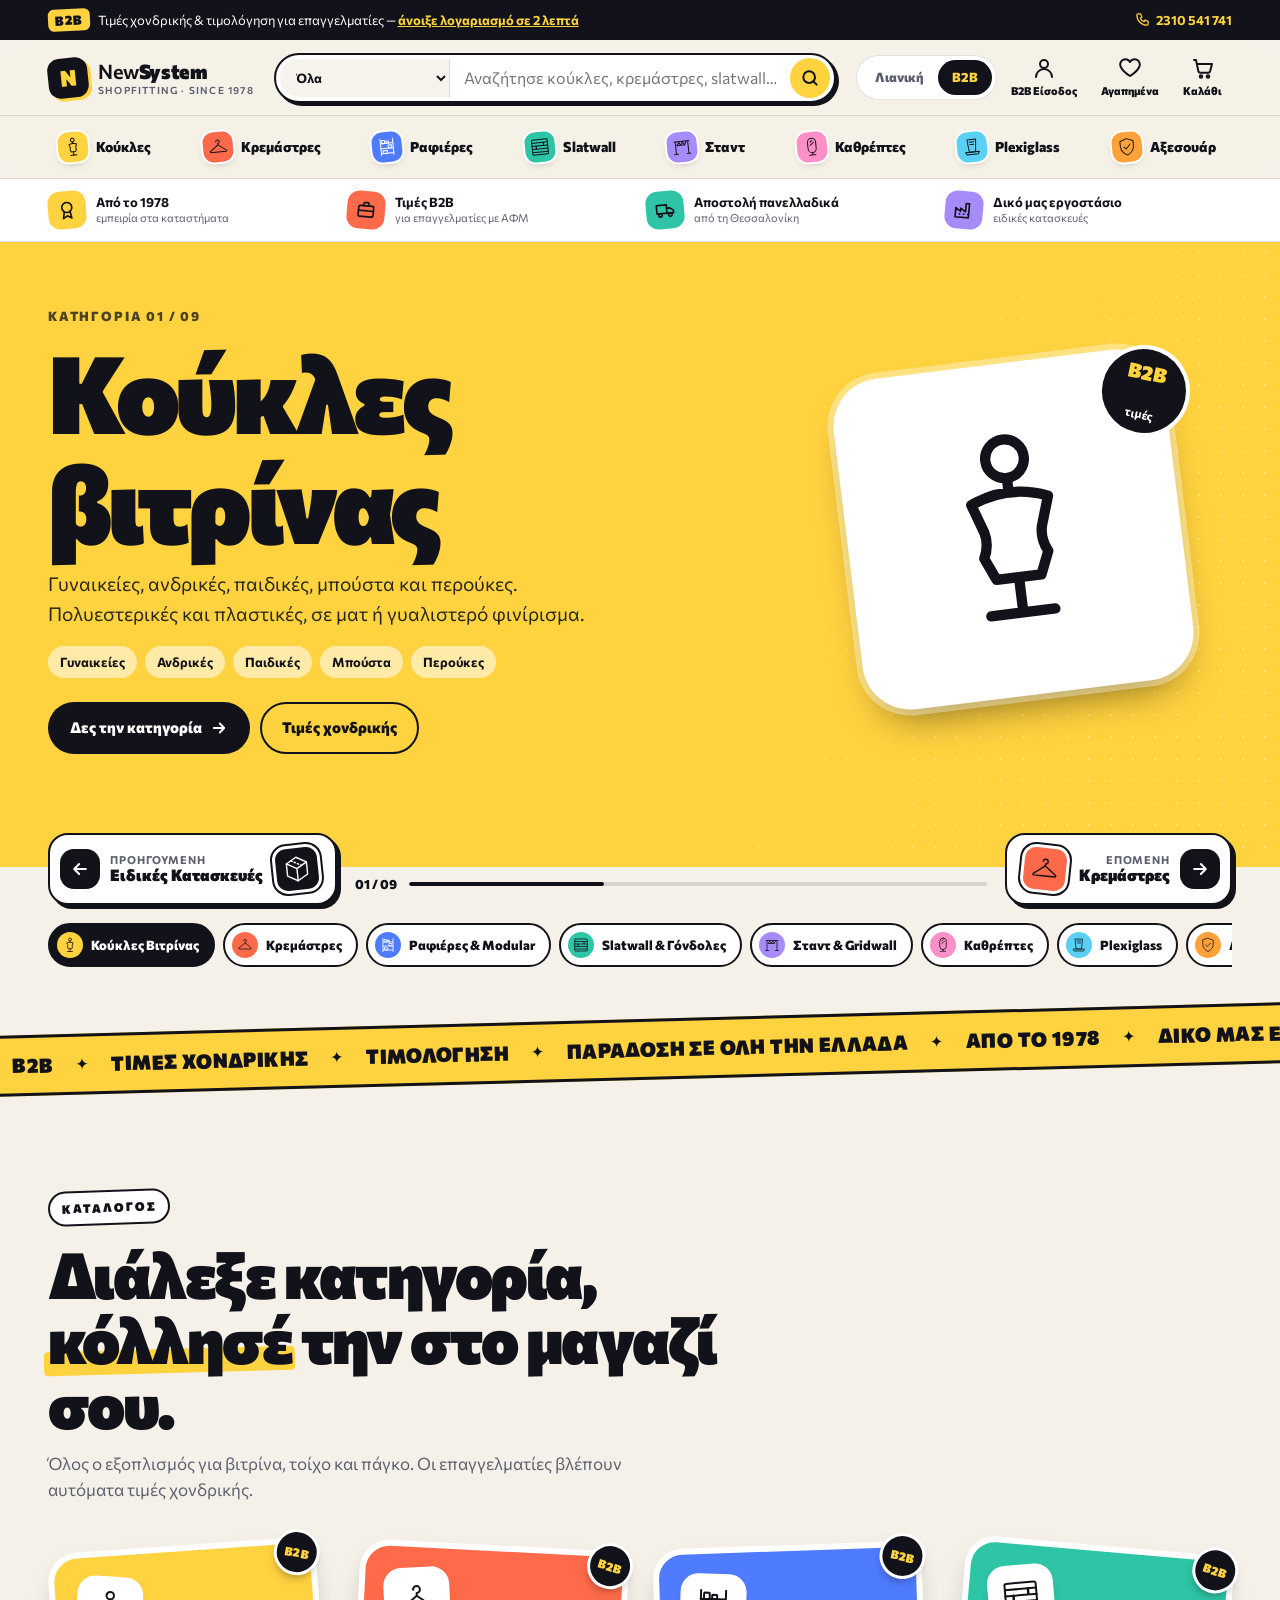
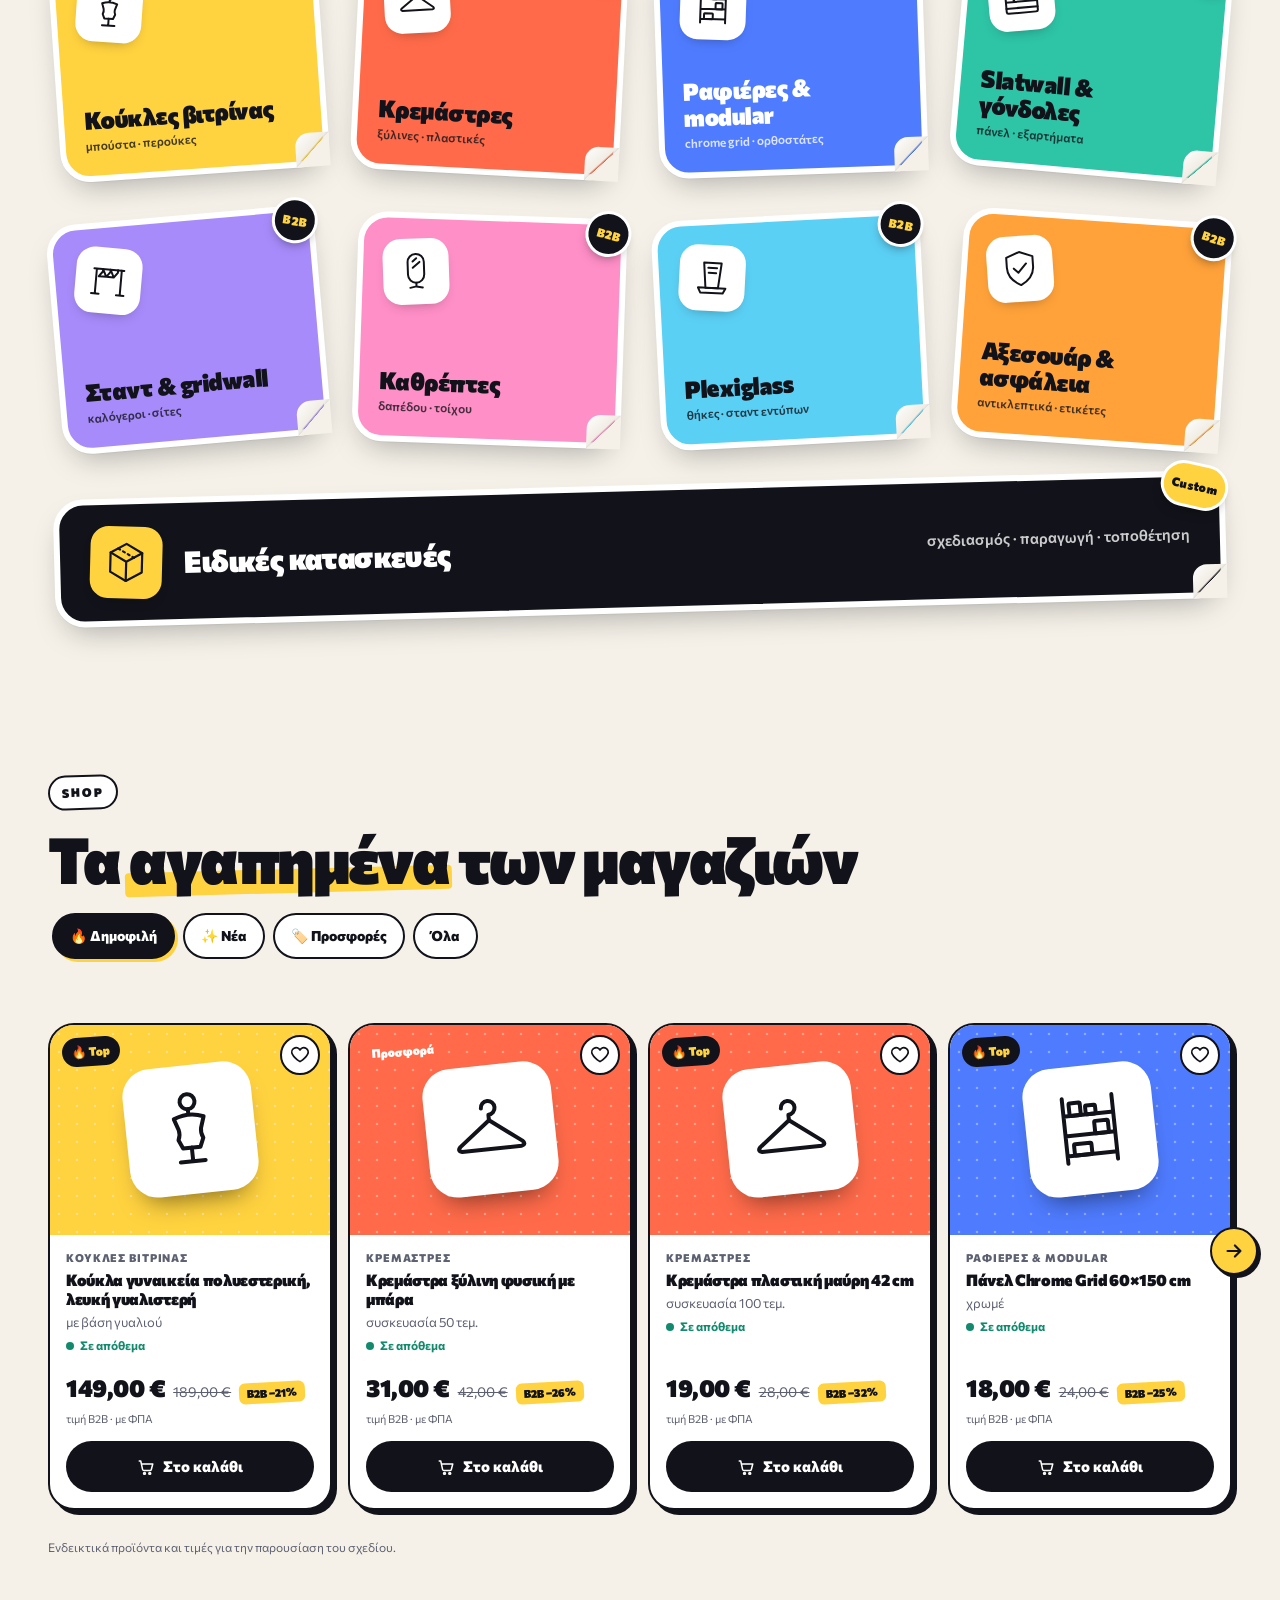
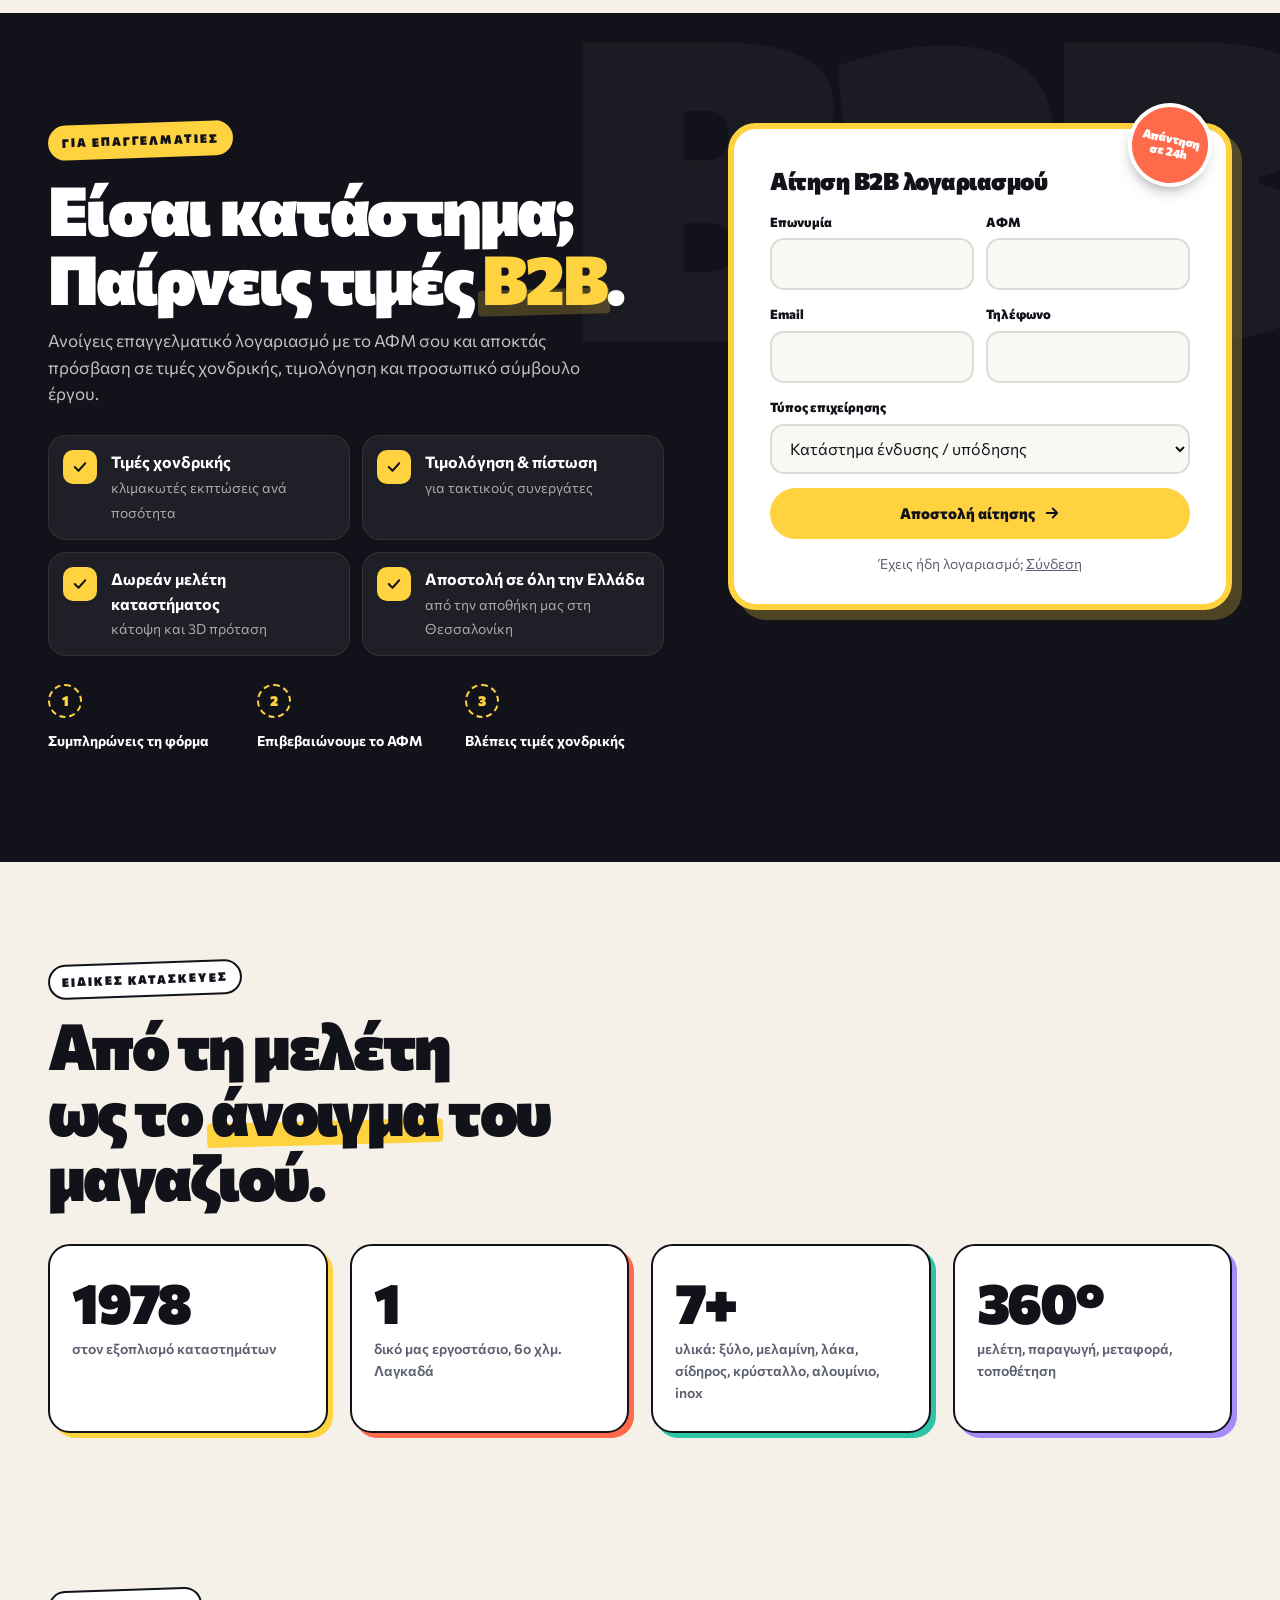
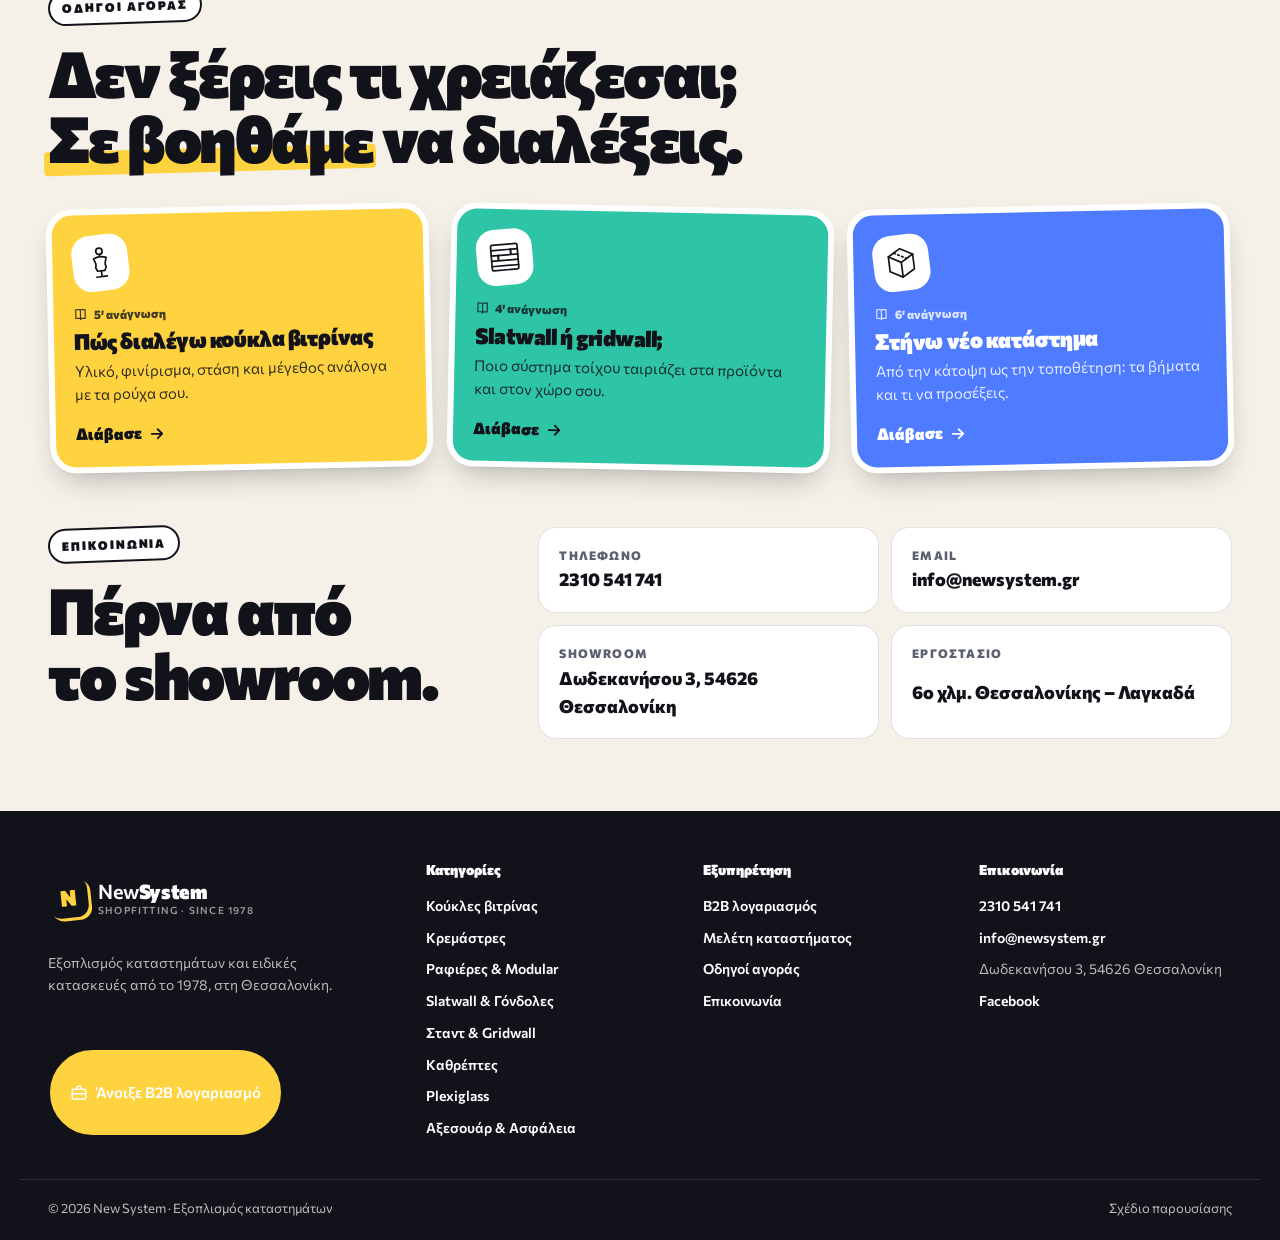
==== newsystem-v3/index.html @ 41ca5e14 "Add v3 of the New System homepage: v1 style with e-shop structure Keeps the bright sticker style and" ====
<!doctype html>
<html lang="el">
<head>
  <meta charset="utf-8">
  <meta name="viewport" content="width=device-width, initial-scale=1, viewport-fit=cover">
  <title>New System · Shop εξοπλισμού καταστημάτων</title>
  <meta name="description" content="New System — εξοπλισμός καταστημάτων από το 1978. Κούκλες βιτρίνας, κρεμάστρες, ραφιέρες, slatwall, σταντ και ειδικές κατασκευές. Τιμές χονδρικής για επαγγελματίες (B2B).">
  <meta name="theme-color" content="#12131a">
  <link rel="preconnect" href="https://fonts.googleapis.com">
  <link rel="preconnect" href="https://fonts.gstatic.com" crossorigin>
  <link href="https://fonts.googleapis.com/css2?family=Commissioner:wght@400;500;600;700;800;900&display=swap" rel="stylesheet">
  <link rel="stylesheet" href="styles.css">
  <script>document.documentElement.classList.add('js')</script>
</head>
<body>

<!-- Εικονίδια κατηγοριών (sprite) -->
<svg width="0" height="0" style="position:absolute" aria-hidden="true">
  <defs>
    <symbol id="i-mannequin" viewBox="0 0 64 64"><g fill="none" stroke="currentColor" stroke-width="3.2" stroke-linecap="round" stroke-linejoin="round"><circle cx="32" cy="10" r="6"/><path d="M32 16v4M20 23q12-5 24 0l-3 9q-1 4 1 8l-3 7H25l-3-7q2-4 1-8z"/><path d="M32 47v10M22 58h20"/></g></symbol>
    <symbol id="i-hanger" viewBox="0 0 64 64"><g fill="none" stroke="currentColor" stroke-width="3.2" stroke-linecap="round" stroke-linejoin="round"><path d="M26.5 15a5.5 5.5 0 1 1 5.5 5.5V25"/><path d="M32 25 7 44q-3 3 1 4h48q4-1 1-4z"/></g></symbol>
    <symbol id="i-shelf" viewBox="0 0 64 64"><g fill="none" stroke="currentColor" stroke-width="3.2" stroke-linecap="round" stroke-linejoin="round"><path d="M12 6v52M52 6v52M12 20h40M12 36h40M12 52h40"/><rect x="17" y="10" width="9" height="10" rx="1"/><rect x="30" y="13" width="8" height="7" rx="1"/><rect x="36" y="26" width="11" height="10" rx="1"/><rect x="18" y="43" width="14" height="9" rx="1"/></g></symbol>
    <symbol id="i-slat" viewBox="0 0 64 64"><g fill="none" stroke="currentColor" stroke-width="3.2" stroke-linecap="round" stroke-linejoin="round"><rect x="7" y="8" width="50" height="48" rx="3"/><path d="M7 18h50M7 28h50M7 38h50M7 48h50"/><path d="M20 28v8M44 18v8" stroke-width="4"/></g></symbol>
    <symbol id="i-rail" viewBox="0 0 64 64"><g fill="none" stroke="currentColor" stroke-width="3.2" stroke-linecap="round" stroke-linejoin="round"><path d="M8 14h48M12 14v40M52 14v40M6 54h12M46 54h12"/><path d="M22 14v4l-6 8h12zM34 14v4l-6 8h12zM46 14v4l-6 8"/></g></symbol>
    <symbol id="i-mirror" viewBox="0 0 64 64"><g fill="none" stroke="currentColor" stroke-width="3.2" stroke-linecap="round" stroke-linejoin="round"><rect x="19" y="4" width="26" height="46" rx="13"/><path d="M27 16l6-5M27 26l11-9"/><path d="M32 50v6M22 58l10-2 10 2"/></g></symbol>
    <symbol id="i-plexi" viewBox="0 0 64 64"><g fill="none" stroke="currentColor" stroke-width="3.2" stroke-linecap="round" stroke-linejoin="round"><path d="M18 8h28l-4 40H22z"/><path d="M10 48h44l-4 8H14z"/><path d="M25 16h14M26 24h12"/></g></symbol>
    <symbol id="i-shield" viewBox="0 0 64 64"><g fill="none" stroke="currentColor" stroke-width="3.2" stroke-linecap="round" stroke-linejoin="round"><path d="M32 5 53 13v16c0 14-9 23-21 29C20 52 11 43 11 29V13z"/><path d="m22 31 7 7 13-14"/></g></symbol>
    <symbol id="i-cube" viewBox="0 0 64 64"><g fill="none" stroke="currentColor" stroke-width="3.2" stroke-linecap="round" stroke-linejoin="round"><path d="M32 5 55 18v28L32 59 9 46V18z"/><path d="m9 18 23 13 23-13M32 31v28"/><path d="M20 12l23 13" stroke-dasharray="3 5"/></g></symbol>
    <symbol id="i-arrow" viewBox="0 0 24 24"><path fill="none" stroke="currentColor" stroke-width="2.4" stroke-linecap="round" stroke-linejoin="round" d="M5 12h14M13 6l6 6-6 6"/></symbol>
    <symbol id="i-phone" viewBox="0 0 24 24"><path fill="none" stroke="currentColor" stroke-width="2" stroke-linecap="round" stroke-linejoin="round" d="M5 3h4l2 5-2.5 1.5a11 11 0 0 0 6 6L16 13l5 2v4a2 2 0 0 1-2 2A16 16 0 0 1 3 5a2 2 0 0 1 2-2"/></symbol>
    <symbol id="i-grid" viewBox="0 0 24 24"><g fill="none" stroke="currentColor" stroke-width="2" stroke-linejoin="round"><rect x="3" y="3" width="7" height="7" rx="2"/><rect x="14" y="3" width="7" height="7" rx="2"/><rect x="3" y="14" width="7" height="7" rx="2"/><rect x="14" y="14" width="7" height="7" rx="2"/></g></symbol>
    <symbol id="i-briefcase" viewBox="0 0 24 24"><g fill="none" stroke="currentColor" stroke-width="2" stroke-linecap="round" stroke-linejoin="round"><rect x="3" y="7" width="18" height="13" rx="2"/><path d="M9 7V5a2 2 0 0 1 2-2h2a2 2 0 0 1 2 2v2M3 13h18"/></g></symbol>
    <symbol id="i-check" viewBox="0 0 24 24"><path fill="none" stroke="currentColor" stroke-width="2.6" stroke-linecap="round" stroke-linejoin="round" d="m5 12 5 5 9-10"/></symbol>
    <symbol id="i-search" viewBox="0 0 24 24"><g fill="none" stroke="currentColor" stroke-width="2.4" stroke-linecap="round"><circle cx="11" cy="11" r="7"/><path d="m20 20-4-4"/></g></symbol>
    <symbol id="i-cart" viewBox="0 0 24 24"><g fill="none" stroke="currentColor" stroke-width="2" stroke-linecap="round" stroke-linejoin="round"><path d="M3 4h2l2.4 11.2a2 2 0 0 0 2 1.6h7.7a2 2 0 0 0 2-1.5L21 8H6.2"/><circle cx="10" cy="20.5" r="1.3"/><circle cx="17" cy="20.5" r="1.3"/></g></symbol>
    <symbol id="i-heart" viewBox="0 0 24 24"><path fill="none" stroke="currentColor" stroke-width="2" stroke-linejoin="round" d="M12 20s-7-4.4-9.2-9A5 5 0 0 1 12 6a5 5 0 0 1 9.2 5c-2.2 4.6-9.2 9-9.2 9z"/></symbol>
    <symbol id="i-user" viewBox="0 0 24 24"><g fill="none" stroke="currentColor" stroke-width="2" stroke-linecap="round"><circle cx="12" cy="8" r="4"/><path d="M4 21a8 8 0 0 1 16 0"/></g></symbol>
    <symbol id="i-truck" viewBox="0 0 24 24"><g fill="none" stroke="currentColor" stroke-width="2" stroke-linecap="round" stroke-linejoin="round"><path d="M2 6h12v10H2zM14 10h4l4 3v3h-8"/><circle cx="6" cy="18" r="2"/><circle cx="18" cy="18" r="2"/></g></symbol>
    <symbol id="i-factory" viewBox="0 0 24 24"><g fill="none" stroke="currentColor" stroke-width="2" stroke-linejoin="round"><path d="M2 21V10l6 4V10l6 4V4h4v17z"/><path d="M6 17h2M11 17h2M16 17h2"/></g></symbol>
    <symbol id="i-badge" viewBox="0 0 24 24"><g fill="none" stroke="currentColor" stroke-width="2" stroke-linecap="round" stroke-linejoin="round"><circle cx="12" cy="9" r="6"/><path d="m8.5 14-1.5 8 5-3 5 3-1.5-8"/></g></symbol>
    <symbol id="i-close" viewBox="0 0 24 24"><path fill="none" stroke="currentColor" stroke-width="2.4" stroke-linecap="round" d="M6 6l12 12M18 6 6 18"/></symbol>
    <symbol id="i-plus" viewBox="0 0 24 24"><path fill="none" stroke="currentColor" stroke-width="2.4" stroke-linecap="round" d="M12 5v14M5 12h14"/></symbol>
    <symbol id="i-minus" viewBox="0 0 24 24"><path fill="none" stroke="currentColor" stroke-width="2.4" stroke-linecap="round" d="M5 12h14"/></symbol>
    <symbol id="i-book" viewBox="0 0 24 24"><g fill="none" stroke="currentColor" stroke-width="2" stroke-linejoin="round"><path d="M4 4h6a3 3 0 0 1 2 1 3 3 0 0 1 2-1h6v15h-6a2 2 0 0 0-2 2 2 2 0 0 0-2-2H4z"/><path d="M12 5v16"/></g></symbol>
  </defs>
</svg>

<a class="skip" href="#main">Μετάβαση στο περιεχόμενο</a>

<!-- B2B μπάρα ανακοίνωσης -->
<div class="topbar">
  <div class="wrap topbar__inner">
    <p><strong class="b2b-tag">B2B</strong> Τιμές χονδρικής &amp; τιμολόγηση για επαγγελματίες — <a href="#b2b">άνοιξε λογαριασμό σε 2 λεπτά</a></p>
    <a class="topbar__phone" href="tel:+302310541741"><svg><use href="#i-phone"/></svg> 2310 541 741</a>
  </div>
</div>

<header class="header" id="top">
  <div class="wrap header__inner">
    <a class="logo" href="#top" aria-label="New System — αρχική">
      <span class="logo__mark">N</span>
      <span class="logo__text"><span>New<b>System</b></span><small>shopfitting · since 1978</small></span>
    </a>

    <form class="search" id="search" role="search" autocomplete="off">
      <label class="visually-hidden" for="q">Αναζήτηση προϊόντων</label>
      <select class="search__cat" id="qcat" aria-label="Κατηγορία αναζήτησης"><option value="">Όλα</option></select>
      <input class="search__input" id="q" type="search" placeholder="Αναζήτησε κούκλες, κρεμάστρες, slatwall…" aria-autocomplete="list" aria-controls="suggest" aria-expanded="false">
      <button class="search__btn" type="submit" aria-label="Αναζήτηση"><svg><use href="#i-search"/></svg></button>
      <ul class="suggest" id="suggest" role="listbox" hidden></ul>
    </form>

    <div class="header__actions">
      <div class="segmented" role="group" aria-label="Τιμές για">
        <button type="button" class="segmented__btn" data-mode="b2c" aria-pressed="false">Λιανική</button>
        <button type="button" class="segmented__btn" data-mode="b2b" aria-pressed="true">B2B</button>
      </div>
      <a class="hicon hicon--b2b" href="#b2b"><svg><use href="#i-user"/></svg><span>B2B Είσοδος</span></a>
      <button class="hicon" type="button" id="wishBtn" aria-label="Αγαπημένα"><svg><use href="#i-heart"/></svg><span>Αγαπημένα</span><b class="count" id="wishCount" hidden>0</b></button>
      <button class="hicon hicon--cart" type="button" id="cartBtn" aria-label="Καλάθι" aria-controls="cart"><svg><use href="#i-cart"/></svg><span>Καλάθι</span><b class="count" id="cartCount" hidden>0</b></button>
    </div>
  </div>

  <!-- Μπάρα κατηγοριών με mega menu (τύπου e-shop) -->
  <nav class="catbar" aria-label="Κατηγορίες προϊόντων">
    <div class="wrap catbar__inner">
      <ul class="catbar__list" id="catbar"></ul>
    </div>
    <div class="mega" id="mega" hidden>
      <div class="wrap mega__inner"></div>
    </div>
  </nav>
</header>

<!-- Μπάρα εμπιστοσύνης -->
<div class="trust">
  <ul class="wrap trust__list">
    <li style="--c:#ffd23f"><span><svg><use href="#i-badge"/></svg></span><div><b>Από το 1978</b><small>εμπειρία στα καταστήματα</small></div></li>
    <li style="--c:#ff6b4a"><span><svg><use href="#i-briefcase"/></svg></span><div><b>Τιμές B2B</b><small>για επαγγελματίες με ΑΦΜ</small></div></li>
    <li style="--c:#2ec4a6"><span><svg><use href="#i-truck"/></svg></span><div><b>Αποστολή πανελλαδικά</b><small>από τη Θεσσαλονίκη</small></div></li>
    <li style="--c:#a78bfa"><span><svg><use href="#i-factory"/></svg></span><div><b>Δικό μας εργοστάσιο</b><small>ειδικές κατασκευές</small></div></li>
  </ul>
</div>

<main id="main">

  <!-- ===== HERO SLIDER: κάθε slide = μία κατηγορία, τα βελάκια οδηγούν στην επόμενη/προηγούμενη ===== -->
  <section class="hero" aria-roledescription="carousel" aria-label="Κατηγορίες προϊόντων">
    <div class="hero__viewport">
      <div class="hero__track">

        <article class="slide" data-name="Κούκλες Βιτρίνας" data-icon="i-mannequin" style="--c:#ffd23f">
          <div class="wrap slide__inner">
            <div class="slide__copy">
              <p class="slide__kicker">Κατηγορία <span class="slide__num"></span></p>
              <h1 class="slide__title">Κούκλες<br>βιτρίνας</h1>
              <p class="slide__text">Γυναικείες, ανδρικές, παιδικές, μπούστα και περούκες. Πολυεστερικές και πλαστικές, σε ματ ή γυαλιστερό φινίρισμα.</p>
              <ul class="chips"><li>Γυναικείες</li><li>Ανδρικές</li><li>Παιδικές</li><li>Μπούστα</li><li>Περούκες</li></ul>
              <div class="slide__cta">
                <a class="btn btn--ink" href="#katigories">Δες την κατηγορία <svg><use href="#i-arrow"/></svg></a>
                <a class="btn btn--ghost" href="#b2b">Τιμές χονδρικής</a>
              </div>
            </div>
            <div class="slide__art"><div class="bigsticker"><svg><use href="#i-mannequin"/></svg></div><span class="slide__badge">B2B<br><small>τιμές</small></span></div>
          </div>
        </article>

        <article class="slide" data-name="Κρεμάστρες" data-icon="i-hanger" style="--c:#ff6b4a">
          <div class="wrap slide__inner">
            <div class="slide__copy">
              <p class="slide__kicker">Κατηγορία <span class="slide__num"></span></p>
              <h2 class="slide__title">Κρεμάστρες</h2>
              <p class="slide__text">Ξύλινες, πλαστικές και αντικλεπτικές κρεμάστρες σε ποσότητες χονδρικής — με δυνατότητα εκτύπωσης λογότυπου.</p>
              <ul class="chips"><li>Ξύλινες</li><li>Πλαστικές</li><li>Αντικλεπτικές</li><li>Με λογότυπο</li></ul>
              <div class="slide__cta">
                <a class="btn btn--ink" href="#katigories">Δες την κατηγορία <svg><use href="#i-arrow"/></svg></a>
                <a class="btn btn--ghost" href="#b2b">Τιμές χονδρικής</a>
              </div>
            </div>
            <div class="slide__art"><div class="bigsticker"><svg><use href="#i-hanger"/></svg></div><span class="slide__badge">−30%<br><small>χονδρική</small></span></div>
          </div>
        </article>

        <article class="slide slide--dark" data-name="Ραφιέρες & Modular" data-icon="i-shelf" style="--c:#4f7cff">
          <div class="wrap slide__inner">
            <div class="slide__copy">
              <p class="slide__kicker">Κατηγορία <span class="slide__num"></span></p>
              <h2 class="slide__title">Ραφιέρες<br>&amp; modular</h2>
              <p class="slide__text">Συστήματα ραφιών, χρωμέ ορθοστάτες, μπάρες, βραχίονες και Chrome Grid για κάθε τοίχο και κάθε προϊόν.</p>
              <ul class="chips"><li>Modular</li><li>Chrome Grid</li><li>Ορθοστάτες</li><li>Βραχίονες</li></ul>
              <div class="slide__cta">
                <a class="btn btn--light" href="#katigories">Δες την κατηγορία <svg><use href="#i-arrow"/></svg></a>
                <a class="btn btn--ghost" href="#b2b">Τιμές χονδρικής</a>
              </div>
            </div>
            <div class="slide__art"><div class="bigsticker"><svg><use href="#i-shelf"/></svg></div><span class="slide__badge">3D<br><small>μελέτη</small></span></div>
          </div>
        </article>

        <article class="slide" data-name="Slatwall & Γόνδολες" data-icon="i-slat" style="--c:#2ec4a6">
          <div class="wrap slide__inner">
            <div class="slide__copy">
              <p class="slide__kicker">Κατηγορία <span class="slide__num"></span></p>
              <h2 class="slide__title">Slatwall<br>&amp; γόνδολες</h2>
              <p class="slide__text">Πάνελ slatwall, γόνδολες διπλής όψης και όλα τα εξαρτήματα προβολής για σούπερ μάρκετ, καταστήματα και εκθέσεις.</p>
              <ul class="chips"><li>Slat panel</li><li>Γόνδολες</li><li>Γάντζοι</li><li>Ράφια</li></ul>
              <div class="slide__cta">
                <a class="btn btn--ink" href="#katigories">Δες την κατηγορία <svg><use href="#i-arrow"/></svg></a>
                <a class="btn btn--ghost" href="#b2b">Τιμές χονδρικής</a>
              </div>
            </div>
            <div class="slide__art"><div class="bigsticker"><svg><use href="#i-slat"/></svg></div><span class="slide__badge">48h<br><small>αποστολή</small></span></div>
          </div>
        </article>

        <article class="slide" data-name="Σταντ & Gridwall" data-icon="i-rail" style="--c:#a78bfa">
          <div class="wrap slide__inner">
            <div class="slide__copy">
              <p class="slide__kicker">Κατηγορία <span class="slide__num"></span></p>
              <h2 class="slide__title">Σταντ<br>&amp; gridwall</h2>
              <p class="slide__text">Καλόγεροι ρούχων, μεταλλικά σταντ προβολής, πάνελ σίτας gridwall και κινητές λύσεις για pop-up καταστήματα.</p>
              <ul class="chips"><li>Καλόγεροι</li><li>Σταντ</li><li>Gridwall</li><li>Τροχήλατα</li></ul>
              <div class="slide__cta">
                <a class="btn btn--ink" href="#katigories">Δες την κατηγορία <svg><use href="#i-arrow"/></svg></a>
                <a class="btn btn--ghost" href="#b2b">Τιμές χονδρικής</a>
              </div>
            </div>
            <div class="slide__art"><div class="bigsticker"><svg><use href="#i-rail"/></svg></div><span class="slide__badge">NEW<br><small>σειρά</small></span></div>
          </div>
        </article>

        <article class="slide" data-name="Καθρέπτες" data-icon="i-mirror" style="--c:#ff8fc7">
          <div class="wrap slide__inner">
            <div class="slide__copy">
              <p class="slide__kicker">Κατηγορία <span class="slide__num"></span></p>
              <h2 class="slide__title">Καθρέπτες</h2>
              <p class="slide__text">Επιδαπέδιοι, επιτοίχιοι και καθρέπτες δοκιμαστηρίων, σε διαστάσεις και πλαίσια που ταιριάζουν στο ύφος σας.</p>
              <ul class="chips"><li>Επιδαπέδιοι</li><li>Επιτοίχιοι</li><li>Δοκιμαστηρίων</li></ul>
              <div class="slide__cta">
                <a class="btn btn--ink" href="#katigories">Δες την κατηγορία <svg><use href="#i-arrow"/></svg></a>
                <a class="btn btn--ghost" href="#b2b">Τιμές χονδρικής</a>
              </div>
            </div>
            <div class="slide__art"><div class="bigsticker"><svg><use href="#i-mirror"/></svg></div><span class="slide__badge">Custom<br><small>διαστάσεις</small></span></div>
          </div>
        </article>

        <article class="slide" data-name="Plexiglass" data-icon="i-plexi" style="--c:#5bd0f5">
          <div class="wrap slide__inner">
            <div class="slide__copy">
              <p class="slide__kicker">Κατηγορία <span class="slide__num"></span></p>
              <h2 class="slide__title">Plexiglass</h2>
              <p class="slide__text">Θήκες τιμών, σταντ εντύπων, βάσεις προβολής και κατασκευές από plexiglass κομμένες στα μέτρα σας.</p>
              <ul class="chips"><li>Θήκες τιμών</li><li>Σταντ εντύπων</li><li>Βάσεις</li></ul>
              <div class="slide__cta">
                <a class="btn btn--ink" href="#katigories">Δες την κατηγορία <svg><use href="#i-arrow"/></svg></a>
                <a class="btn btn--ghost" href="#b2b">Τιμές χονδρικής</a>
              </div>
            </div>
            <div class="slide__art"><div class="bigsticker"><svg><use href="#i-plexi"/></svg></div><span class="slide__badge">Laser<br><small>κοπή</small></span></div>
          </div>
        </article>

        <article class="slide" data-name="Αξεσουάρ & Ασφάλεια" data-icon="i-shield" style="--c:#ffa23a">
          <div class="wrap slide__inner">
            <div class="slide__copy">
              <p class="slide__kicker">Κατηγορία <span class="slide__num"></span></p>
              <h2 class="slide__title">Αξεσουάρ<br>&amp; ασφάλεια</h2>
              <p class="slide__text">Αντικλεπτικά συστήματα, ετικέτες, βάσεις, γάντζοι και ό,τι μικρό χρειάζεται για να δουλεύει σωστά το κατάστημα.</p>
              <ul class="chips"><li>Αντικλεπτικά</li><li>Ετικέτες</li><li>Γάντζοι</li></ul>
              <div class="slide__cta">
                <a class="btn btn--ink" href="#katigories">Δες την κατηγορία <svg><use href="#i-arrow"/></svg></a>
                <a class="btn btn--ghost" href="#b2b">Τιμές χονδρικής</a>
              </div>
            </div>
            <div class="slide__art"><div class="bigsticker"><svg><use href="#i-shield"/></svg></div><span class="slide__badge">Stock<br><small>άμεσα</small></span></div>
          </div>
        </article>

        <article class="slide slide--dark" data-name="Ειδικές Κατασκευές" data-icon="i-cube" style="--c:#12131a">
          <div class="wrap slide__inner">
            <div class="slide__copy">
              <p class="slide__kicker">Κατηγορία <span class="slide__num"></span></p>
              <h2 class="slide__title">Ειδικές<br>κατασκευές</h2>
              <p class="slide__text">Δικό μας εργοστάσιο στο 6ο χλμ. Λαγκαδά: ξύλο, μελαμίνη, λάκα, σίδηρος, κρύσταλλο, αλουμίνιο και inox — από τη μελέτη ως την τοποθέτηση.</p>
              <ul class="chips"><li>Μελέτη</li><li>Παραγωγή</li><li>Τοποθέτηση</li></ul>
              <div class="slide__cta">
                <a class="btn btn--yellow" href="#kataskeves">Ζήτησε μελέτη <svg><use href="#i-arrow"/></svg></a>
                <a class="btn btn--ghost" href="#b2b">B2B συνεργασία</a>
              </div>
            </div>
            <div class="slide__art"><div class="bigsticker"><svg><use href="#i-cube"/></svg></div><span class="slide__badge">Από<br><small>το 1978</small></span></div>
          </div>
        </article>

      </div>
    </div>

    <!-- Βελάκια: δείχνουν σε ποια κατηγορία θα πας -->
    <div class="wrap hero__controls">
      <button class="arrow arrow--prev" type="button" aria-label="Προηγούμενη κατηγορία">
        <span class="arrow__btn"><svg><use href="#i-arrow"/></svg></span>
        <span class="arrow__label"><small>Προηγούμενη</small><b class="arrow__name"></b></span>
        <span class="arrow__thumb"><svg><use href=""/></svg></span>
      </button>

      <div class="hero__progress" aria-hidden="true"><span class="hero__count"></span><i><b></b></i></div>

      <button class="arrow arrow--next" type="button" aria-label="Επόμενη κατηγορία">
        <span class="arrow__thumb"><svg><use href=""/></svg></span>
        <span class="arrow__label"><small>Επόμενη</small><b class="arrow__name"></b></span>
        <span class="arrow__btn"><svg><use href="#i-arrow"/></svg></span>
      </button>
    </div>

    <div class="wrap">
      <div class="hero__tabs" role="tablist" aria-label="Μετάβαση σε κατηγορία"></div>
    </div>
  </section>

  <!-- ===== B2B ΚΥΛΙΟΜΕΝΗ ΤΑΙΝΙΑ ===== -->
  <div class="marquee" aria-hidden="true">
    <div class="marquee__track">
      <span>B2B</span><span>Τιμές χονδρικής</span><span>Τιμολόγηση</span><span>Παράδοση σε όλη την Ελλάδα</span><span>Από το 1978</span><span>Δικό μας εργοστάσιο</span>
      <span>B2B</span><span>Τιμές χονδρικής</span><span>Τιμολόγηση</span><span>Παράδοση σε όλη την Ελλάδα</span><span>Από το 1978</span><span>Δικό μας εργοστάσιο</span>
    </div>
  </div>

  <!-- ===== ΚΑΤΗΓΟΡΙΕΣ ΩΣ STICKERS ===== -->
  <section class="section" id="katigories">
    <div class="wrap">
      <header class="section__head">
        <p class="eyebrow">Κατάλογος</p>
        <h2 class="section__title">Διάλεξε κατηγορία,<br><span class="hl">κόλλησέ</span> την στο μαγαζί σου.</h2>
        <p class="section__lead">Όλος ο εξοπλισμός για βιτρίνα, τοίχο και πάγκο. Οι επαγγελματίες βλέπουν αυτόματα τιμές χονδρικής.</p>
      </header>

      <ul class="stickers">
        <li><a class="sticker" href="#" style="--c:#ffd23f;--r:-4deg"><span class="sticker__icon"><svg><use href="#i-mannequin"/></svg></span><span class="sticker__name">Κούκλες βιτρίνας</span><span class="sticker__meta">μπούστα · περούκες</span><span class="sticker__b2b">B2B</span></a></li>
        <li><a class="sticker" href="#" style="--c:#ff6b4a;--r:3deg"><span class="sticker__icon"><svg><use href="#i-hanger"/></svg></span><span class="sticker__name">Κρεμάστρες</span><span class="sticker__meta">ξύλινες · πλαστικές</span><span class="sticker__b2b">B2B</span></a></li>
        <li><a class="sticker sticker--light" href="#" style="--c:#4f7cff;--r:-2deg"><span class="sticker__icon"><svg><use href="#i-shelf"/></svg></span><span class="sticker__name">Ραφιέρες &amp; modular</span><span class="sticker__meta">chrome grid · ορθοστάτες</span><span class="sticker__b2b">B2B</span></a></li>
        <li><a class="sticker" href="#" style="--c:#2ec4a6;--r:5deg"><span class="sticker__icon"><svg><use href="#i-slat"/></svg></span><span class="sticker__name">Slatwall &amp; γόνδολες</span><span class="sticker__meta">πάνελ · εξαρτήματα</span><span class="sticker__b2b">B2B</span></a></li>
        <li><a class="sticker" href="#" style="--c:#a78bfa;--r:-5deg"><span class="sticker__icon"><svg><use href="#i-rail"/></svg></span><span class="sticker__name">Σταντ &amp; gridwall</span><span class="sticker__meta">καλόγεροι · σίτες</span><span class="sticker__b2b">B2B</span></a></li>
        <li><a class="sticker" href="#" style="--c:#ff8fc7;--r:2deg"><span class="sticker__icon"><svg><use href="#i-mirror"/></svg></span><span class="sticker__name">Καθρέπτες</span><span class="sticker__meta">δαπέδου · τοίχου</span><span class="sticker__b2b">B2B</span></a></li>
        <li><a class="sticker" href="#" style="--c:#5bd0f5;--r:-3deg"><span class="sticker__icon"><svg><use href="#i-plexi"/></svg></span><span class="sticker__name">Plexiglass</span><span class="sticker__meta">θήκες · σταντ εντύπων</span><span class="sticker__b2b">B2B</span></a></li>
        <li><a class="sticker" href="#" style="--c:#ffa23a;--r:4deg"><span class="sticker__icon"><svg><use href="#i-shield"/></svg></span><span class="sticker__name">Αξεσουάρ &amp; ασφάλεια</span><span class="sticker__meta">αντικλεπτικά · ετικέτες</span><span class="sticker__b2b">B2B</span></a></li>
        <li class="stickers__wide"><a class="sticker sticker--dark" href="#kataskeves" style="--c:#12131a;--r:-1.5deg"><span class="sticker__icon"><svg><use href="#i-cube"/></svg></span><span class="sticker__name">Ειδικές κατασκευές</span><span class="sticker__meta">σχεδιασμός · παραγωγή · τοποθέτηση</span><span class="sticker__b2b">Custom</span></a></li>
      </ul>
    </div>
  </section>

  <!-- ===== B2B ===== -->

  <!-- ===== ΠΡΟΪΟΝΤΑ (τύπου e-shop) ===== -->
  <section class="section section--tight" id="proionta">
    <div class="wrap">
      <header class="shop-head">
        <div>
          <p class="eyebrow">Shop</p>
          <h2 class="section__title">Τα <span class="hl">αγαπημένα</span> των μαγαζιών</h2>
        </div>
        <div class="segmented shop-mode" role="group" aria-label="Τιμές για">
          <button type="button" class="segmented__btn" data-mode="b2c" aria-pressed="false">Λιανική</button>
          <button type="button" class="segmented__btn" data-mode="b2b" aria-pressed="true">Τιμές B2B</button>
        </div>
        <div class="shop-tabs" role="tablist" aria-label="Φίλτρο προϊόντων">
          <button class="shop-tab" role="tab" data-filter="top" aria-selected="true">🔥 Δημοφιλή</button>
          <button class="shop-tab" role="tab" data-filter="new" aria-selected="false">✨ Νέα</button>
          <button class="shop-tab" role="tab" data-filter="offer" aria-selected="false">🏷️ Προσφορές</button>
          <button class="shop-tab" role="tab" data-filter="all" aria-selected="false">Όλα</button>
        </div>
      </header>
      <p class="shop-result" id="shopResult" aria-live="polite"></p>
      <div class="rail">
        <button class="rail__btn rail__btn--prev" type="button" aria-label="Προηγούμενα προϊόντα"><svg><use href="#i-arrow"/></svg></button>
        <ul class="products" id="products"></ul>
        <button class="rail__btn rail__btn--next" type="button" aria-label="Επόμενα προϊόντα"><svg><use href="#i-arrow"/></svg></button>
      </div>
      <p class="demo-note">Ενδεικτικά προϊόντα και τιμές για την παρουσίαση του σχεδίου.</p>
    </div>
  </section>

  <section class="b2b" id="b2b">
    <div class="wrap b2b__grid">
      <div class="b2b__copy">
        <p class="eyebrow eyebrow--yellow">Για επαγγελματίες</p>
        <h2 class="b2b__title">Είσαι κατάστημα;<br>Παίρνεις τιμές <span class="hl hl--yellow">B2B</span>.</h2>
        <p class="b2b__lead">Ανοίγεις επαγγελματικό λογαριασμό με το ΑΦΜ σου και αποκτάς πρόσβαση σε τιμές χονδρικής, τιμολόγηση και προσωπικό σύμβουλο έργου.</p>

        <ul class="perks">
          <li><span class="perks__ic"><svg><use href="#i-check"/></svg></span><div><b>Τιμές χονδρικής</b><small>κλιμακωτές εκπτώσεις ανά ποσότητα</small></div></li>
          <li><span class="perks__ic"><svg><use href="#i-check"/></svg></span><div><b>Τιμολόγηση &amp; πίστωση</b><small>για τακτικούς συνεργάτες</small></div></li>
          <li><span class="perks__ic"><svg><use href="#i-check"/></svg></span><div><b>Δωρεάν μελέτη καταστήματος</b><small>κάτοψη και 3D πρόταση</small></div></li>
          <li><span class="perks__ic"><svg><use href="#i-check"/></svg></span><div><b>Αποστολή σε όλη την Ελλάδα</b><small>από την αποθήκη μας στη Θεσσαλονίκη</small></div></li>
        </ul>

        <ol class="steps">
          <li><b>1</b><span>Συμπληρώνεις τη φόρμα</span></li>
          <li><b>2</b><span>Επιβεβαιώνουμε το ΑΦΜ</span></li>
          <li><b>3</b><span>Βλέπεις τιμές χονδρικής</span></li>
        </ol>
      </div>

      <form class="b2b__form" id="b2bForm" novalidate>
        <span class="b2b__form-sticker">Απάντηση<br>σε 24h</span>
        <h3>Αίτηση B2B λογαριασμού</h3>
        <div class="field-row">
          <label class="field"><span>Επωνυμία</span><input name="company" autocomplete="organization" required></label>
          <label class="field"><span>ΑΦΜ</span><input name="vat" inputmode="numeric" pattern="[0-9]{9}" maxlength="9" required></label>
        </div>
        <div class="field-row">
          <label class="field"><span>Email</span><input name="email" type="email" autocomplete="email" required></label>
          <label class="field"><span>Τηλέφωνο</span><input name="phone" type="tel" autocomplete="tel" required></label>
        </div>
        <label class="field"><span>Τύπος επιχείρησης</span>
          <select name="type">
            <option>Κατάστημα ένδυσης / υπόδησης</option>
            <option>Σούπερ μάρκετ / mini market</option>
            <option>Φαρμακείο / καλλυντικά</option>
            <option>Αρχιτέκτονας / διακοσμητής</option>
            <option>Άλλο</option>
          </select>
        </label>
        <button class="btn btn--yellow btn--block" type="submit">Αποστολή αίτησης <svg><use href="#i-arrow"/></svg></button>
        <p class="b2b__form-note" role="status" aria-live="polite">Έχεις ήδη λογαριασμό; <a href="#">Σύνδεση</a></p>
      </form>
    </div>
  </section>

  <!-- ===== ΕΙΔΙΚΕΣ ΚΑΤΑΣΚΕΥΕΣ / ΑΡΙΘΜΟΙ ===== -->
  <section class="section" id="kataskeves">
    <div class="wrap">
      <header class="section__head">
        <p class="eyebrow">Ειδικές κατασκευές</p>
        <h2 class="section__title">Από τη μελέτη<br>ως το <span class="hl">άνοιγμα</span> του μαγαζιού.</h2>
      </header>
      <div class="stats">
        <div class="stat" style="--c:#ffd23f"><b>1978</b><span>στον εξοπλισμό καταστημάτων</span></div>
        <div class="stat" style="--c:#ff6b4a"><b>1</b><span>δικό μας εργοστάσιο, 6ο χλμ. Λαγκαδά</span></div>
        <div class="stat" style="--c:#2ec4a6"><b>7+</b><span>υλικά: ξύλο, μελαμίνη, λάκα, σίδηρος, κρύσταλλο, αλουμίνιο, inox</span></div>
        <div class="stat" style="--c:#a78bfa"><b>360°</b><span>μελέτη, παραγωγή, μεταφορά, τοποθέτηση</span></div>
      </div>
    </div>
  </section>

  <!-- ===== ΕΠΙΚΟΙΝΩΝΙΑ ===== -->

  <!-- ===== ΟΔΗΓΟΙ ΑΓΟΡΑΣ ===== -->
  <section class="section section--tight" id="odigoi">
    <div class="wrap">
      <header class="section__head">
        <p class="eyebrow">Οδηγοί αγοράς</p>
        <h2 class="section__title">Δεν ξέρεις τι χρειάζεσαι;<br><span class="hl">Σε βοηθάμε</span> να διαλέξεις.</h2>
      </header>
      <ul class="guides">
        <li><a class="guide" href="#" style="--c:#ffd23f"><span class="guide__icon"><svg><use href="#i-mannequin"/></svg></span><small><svg><use href="#i-book"/></svg> 5′ ανάγνωση</small><b>Πώς διαλέγω κούκλα βιτρίνας</b><span>Υλικό, φινίρισμα, στάση και μέγεθος ανάλογα με τα ρούχα σου.</span><em>Διάβασε <svg><use href="#i-arrow"/></svg></em></a></li>
        <li><a class="guide" href="#" style="--c:#2ec4a6"><span class="guide__icon"><svg><use href="#i-slat"/></svg></span><small><svg><use href="#i-book"/></svg> 4′ ανάγνωση</small><b>Slatwall ή gridwall;</b><span>Ποιο σύστημα τοίχου ταιριάζει στα προϊόντα και στον χώρο σου.</span><em>Διάβασε <svg><use href="#i-arrow"/></svg></em></a></li>
        <li><a class="guide" href="#" style="--c:#4f7cff;--fg:#fff"><span class="guide__icon"><svg><use href="#i-cube"/></svg></span><small><svg><use href="#i-book"/></svg> 6′ ανάγνωση</small><b>Στήνω νέο κατάστημα</b><span>Από την κάτοψη ως την τοποθέτηση: τα βήματα και τι να προσέξεις.</span><em>Διάβασε <svg><use href="#i-arrow"/></svg></em></a></li>
      </ul>
    </div>
  </section>

  <section class="contact" id="epikoinonia">
    <div class="wrap contact__grid">
      <div>
        <p class="eyebrow">Επικοινωνία</p>
        <h2 class="section__title">Πέρνα από<br>το showroom.</h2>
      </div>
      <div class="contact__cards">
        <a class="ccard" href="tel:+302310541741"><small>Τηλέφωνο</small><b>2310 541 741</b></a>
        <a class="ccard" href="mailto:info@newsystem.gr"><small>Email</small><b>info@newsystem.gr</b></a>
        <div class="ccard"><small>Showroom</small><b>Δωδεκανήσου 3, 54626 Θεσσαλονίκη</b></div>
        <div class="ccard"><small>Εργοστάσιο</small><b>6ο χλμ. Θεσσαλονίκης – Λαγκαδά</b></div>
      </div>
    </div>
  </section>
</main>

<footer class="footer">
  <div class="wrap footer__grid">
    <div class="footer__brand">
      <a class="logo" href="#top"><span class="logo__mark">N</span><span class="logo__text"><span>New<b>System</b></span><small>shopfitting · since 1978</small></span></a>
      <p>Εξοπλισμός καταστημάτων και ειδικές κατασκευές από το 1978, στη Θεσσαλονίκη.</p>
      <a class="btn btn--b2b" href="#b2b"><svg><use href="#i-briefcase"/></svg> Άνοιξε B2B λογαριασμό</a>
    </div>
    <details class="fcol" open><summary>Κατηγορίες</summary><ul id="footCats"></ul></details>
    <details class="fcol" open><summary>Εξυπηρέτηση</summary><ul><li><a href="#b2b">B2B λογαριασμός</a></li><li><a href="#kataskeves">Μελέτη καταστήματος</a></li><li><a href="#odigoi">Οδηγοί αγοράς</a></li><li><a href="#epikoinonia">Επικοινωνία</a></li></ul></details>
    <details class="fcol" open><summary>Επικοινωνία</summary><ul><li><a href="tel:+302310541741">2310 541 741</a></li><li><a href="mailto:info@newsystem.gr">info@newsystem.gr</a></li><li>Δωδεκανήσου 3, 54626 Θεσσαλονίκη</li><li><a href="https://www.facebook.com/newsystem.gr/" rel="noopener" target="_blank">Facebook</a></li></ul></details>
  </div>
  <div class="wrap footer__bottom"><span>© <span id="year">2026</span> New System · Εξοπλισμός καταστημάτων</span><span>Σχέδιο παρουσίασης</span></div>
</footer>

<nav class="dock" aria-label="Γρήγορες ενέργειες">
  <a href="#katigories"><svg><use href="#i-grid"/></svg>Κατηγορίες</a>
  <button type="button" id="dockSearch"><svg><use href="#i-search"/></svg>Αναζήτηση</button>
  <a class="dock__b2b" href="#b2b"><svg><use href="#i-briefcase"/></svg>B2B</a>
  <button type="button" id="dockCart"><svg><use href="#i-cart"/></svg>Καλάθι<b class="count" id="dockCount" hidden>0</b></button>
</nav>

<!-- Καλάθι -->
<div class="scrim" id="scrim" hidden></div>
<aside class="cart" id="cart" aria-label="Καλάθι" aria-hidden="true" tabindex="-1">
  <header class="cart__head"><h2>Το καλάθι σου</h2><button class="cart__close" type="button" aria-label="Κλείσιμο καλαθιού"><svg><use href="#i-close"/></svg></button></header>
  <p class="cart__mode" id="cartMode"></p>
  <ul class="cart__items" id="cartItems"></ul>
  <div class="cart__empty" id="cartEmpty"><span class="sticker__icon"><svg><use href="#i-cart"/></svg></span><b>Το καλάθι είναι άδειο</b><small>Πρόσθεσε προϊόντα από το shop.</small></div>
  <footer class="cart__foot"><div class="cart__total"><span>Σύνολο</span><b id="cartTotal">€0,00</b></div><button class="btn btn--yellow btn--block" type="button" id="checkout">Ολοκλήρωση παραγγελίας <svg><use href="#i-arrow"/></svg></button></footer>
</aside>

<div class="toast" id="toast" role="status" aria-live="polite"></div>

<script src="script.js"></script>
</body>
</html>
---- newsystem-v3/styles.css ----
/* =========================================================
   New System — redesign
   Mobile-first · breakpoints: 640 (tablet), 1024 (desktop), 1280 (wide)
   ========================================================= */

:root {
  --ink: #12131a;
  --ink-2: #2a2c38;
  --muted: #5d6070;
  --paper: #f5f1e8;
  --card: #ffffff;
  --line: rgba(18, 19, 26, .12);
  --yellow: #ffd23f;
  --coral: #ff6b4a;
  --radius: 22px;
  --shadow: 0 1px 0 rgba(18,19,26,.04), 0 14px 30px -12px rgba(18,19,26,.35);
  --gutter: 16px;
  --header-h: 64px;
  --font: "Commissioner", system-ui, -apple-system, "Segoe UI", Roboto, sans-serif;
  color-scheme: light;
}

*, *::before, *::after { box-sizing: border-box; }
html { overflow-x: hidden; overflow-x: clip; scroll-behavior: smooth; -webkit-text-size-adjust: 100%; }
body {
  margin: 0;
  font-family: var(--font);
  font-size: 16px;
  line-height: 1.55;
  color: var(--ink);
  background: var(--paper);
  overflow-x: hidden;
  overflow-x: clip;
  padding-bottom: calc(72px + env(safe-area-inset-bottom));
}
img, svg { display: block; max-width: 100%; }
a { color: inherit; }
button, input, select { font: inherit; color: inherit; }
h1, h2, h3 { margin: 0; line-height: 1.02; letter-spacing: -.02em; }
p { margin: 0; }
ul, ol { margin: 0; padding: 0; list-style: none; }
:focus-visible { outline: 3px solid var(--coral); outline-offset: 3px; border-radius: 8px; }

.wrap { width: 100%; max-width: 1240px; margin-inline: auto; padding-inline: var(--gutter); }

.skip { position: absolute; left: -999px; top: 8px; z-index: 100; background: var(--ink); color: #fff; padding: 10px 14px; border-radius: 10px; }
.skip:focus { left: 8px; }

/* ---------- buttons ---------- */
.btn {
  --bg: var(--ink); --fg: #fff;
  display: inline-flex; align-items: center; justify-content: center; gap: 8px;
  min-height: 48px; padding: 12px 20px;
  border-radius: 999px; border: 2px solid transparent;
  background: var(--bg); color: var(--fg);
  font-weight: 800; font-size: 15px; text-decoration: none; white-space: nowrap;
  cursor: pointer; transition: transform .2s ease, box-shadow .2s ease, background .2s;
}
.btn svg { width: 18px; height: 18px; flex: none; transition: transform .2s; }
.btn:hover { transform: translateY(-2px); box-shadow: 0 8px 18px -8px rgba(0,0,0,.5); }
.btn:hover svg { transform: translateX(3px); }
.btn--ink { --bg: var(--ink); --fg: #fff; }
.btn--light { --bg: #fff; --fg: var(--ink); }
.btn--yellow { --bg: var(--yellow); --fg: var(--ink); }
.btn--ghost { --bg: transparent; --fg: currentColor; border-color: currentColor; }
.btn--b2b { --bg: var(--yellow); --fg: var(--ink); border-color: var(--ink); box-shadow: 3px 3px 0 var(--ink); }
.btn--b2b:hover { box-shadow: 5px 5px 0 var(--ink); }
.btn--block { width: 100%; }

/* ---------- topbar ---------- */
.topbar { background: var(--ink); color: #fff; font-size: 13px; }
.topbar__inner { display: flex; align-items: center; justify-content: space-between; gap: 12px; min-height: 40px; padding-block: 6px; }
.topbar a { color: var(--yellow); font-weight: 700; }
.topbar__phone { display: none; align-items: center; gap: 6px; text-decoration: none; white-space: nowrap; }
.topbar__phone svg { width: 15px; height: 15px; }
.b2b-tag { display: inline-block; background: var(--yellow); color: var(--ink); padding: 1px 7px; border-radius: 6px; margin-right: 6px; font-weight: 900; letter-spacing: .04em; transform: rotate(-3deg); }

/* ---------- header ---------- */
.header {
  position: sticky; top: 0; z-index: 50;
  background: rgba(245, 241, 232, .86);
  backdrop-filter: saturate(160%) blur(14px); -webkit-backdrop-filter: saturate(160%) blur(14px);
  border-bottom: 1px solid var(--line);
}
.header__inner { display: flex; align-items: center; gap: 16px; height: var(--header-h); }
.logo { display: flex; align-items: center; gap: 10px; text-decoration: none; margin-right: auto; }
.logo__mark {
  display: grid; place-items: center; width: 40px; height: 40px;
  background: var(--ink); color: var(--yellow); border-radius: 12px;
  font-weight: 900; font-size: 22px; transform: rotate(-6deg);
  box-shadow: 3px 3px 0 var(--yellow);
}
.logo__text { display: flex; flex-direction: column; white-space: nowrap; font-size: 20px; font-weight: 600; line-height: 1; letter-spacing: -.02em; }
.logo__text b { font-weight: 900; }
.logo__text small { font-size: 10px; font-weight: 600; letter-spacing: .12em; text-transform: uppercase; color: var(--muted); margin-top: 4px; }

.nav {
  position: absolute; top: 100%; left: 0; right: 0;
  max-height: calc(100dvh - var(--header-h)); overflow-y: auto;
  display: flex; flex-direction: column; gap: 4px;
  padding: 16px var(--gutter) 24px;
  background: var(--paper); border-bottom: 1px solid var(--line);
  box-shadow: 0 20px 30px -20px rgba(0,0,0,.3);
  transform: translateY(-12px); opacity: 0; visibility: hidden;
  transition: transform .25s ease, opacity .25s ease, visibility .25s;
}
.nav.is-open { transform: none; opacity: 1; visibility: visible; }
.nav a:not(.btn) { padding: 14px 4px; font-size: 20px; font-weight: 800; text-decoration: none; border-bottom: 1px solid var(--line); }
.nav__b2b-mobile { margin-top: 14px; }

.header__actions { display: flex; align-items: center; gap: 10px; }
.header__login { display: none; }
.header__login svg { width: 18px; height: 18px; }

.segmented { display: none; padding: 4px; background: #fff; border: 1px solid var(--line); border-radius: 999px; }
.segmented__btn { border: 0; background: transparent; padding: 7px 14px; border-radius: 999px; font-weight: 800; font-size: 13px; cursor: pointer; color: var(--muted); }
.segmented__btn[aria-pressed="true"] { background: var(--ink); color: var(--yellow); }

.burger { display: grid; gap: 5px; place-content: center; width: 46px; height: 46px; border-radius: 14px; border: 2px solid var(--ink); background: #fff; cursor: pointer; }
.burger span { display: block; width: 20px; height: 2.5px; background: var(--ink); border-radius: 2px; transition: transform .25s, opacity .25s; }
.burger[aria-expanded="true"] span:nth-child(1) { transform: translateY(7.5px) rotate(45deg); }
.burger[aria-expanded="true"] span:nth-child(2) { opacity: 0; }
.burger[aria-expanded="true"] span:nth-child(3) { transform: translateY(-7.5px) rotate(-45deg); }

/* ---------- hero slider ---------- */
.hero { position: relative; background: var(--paper); padding-bottom: 8px; }
.hero__viewport { overflow: hidden; touch-action: pan-y; }
.hero__track { display: flex; transition: transform .6s cubic-bezier(.7, 0, .2, 1); will-change: transform; }
.hero__track.is-dragging { transition: none; }

.slide {
  flex: 0 0 100%; min-width: 0;
  background: var(--c); color: var(--ink);
  position: relative; overflow: hidden;
}
.slide--dark { color: #fff; }
/* διακριτικό μοτίβο κουκκίδων */
.slide::before {
  content: ""; position: absolute; inset: 0; pointer-events: none;
  background-image: radial-gradient(rgba(255,255,255,.28) 1.4px, transparent 1.6px);
  background-size: 22px 22px;
  -webkit-mask-image: linear-gradient(115deg, transparent 35%, #000 85%);
          mask-image: linear-gradient(115deg, transparent 35%, #000 85%);
}
.slide__inner {
  position: relative;
  display: grid; gap: 20px; align-items: center;
  padding-block: 28px 36px; min-height: 520px;
}
.slide__art { order: -1; position: relative; justify-self: start; }
.bigsticker {
  width: 132px; aspect-ratio: 1; display: grid; place-items: center;
  background: #fff; color: var(--ink);
  border-radius: 36px; transform: rotate(-7deg);
  box-shadow: 0 0 0 6px rgba(255,255,255,.35), 0 22px 40px -18px rgba(0,0,0,.55);
}
.bigsticker svg { width: 62%; height: 62%; }
.slide__badge {
  position: absolute; right: -54px; top: -6px;
  display: grid; place-items: center; text-align: center;
  width: 72px; aspect-ratio: 1; border-radius: 50%;
  background: var(--ink); color: var(--yellow);
  font-weight: 900; font-size: 16px; line-height: 1;
  transform: rotate(12deg); border: 4px solid #fff;
}
.slide__badge small { font-size: 10px; font-weight: 700; color: #fff; }
.slide--dark .slide__badge { background: var(--yellow); color: var(--ink); }
.slide--dark .slide__badge small { color: var(--ink); }

.slide__kicker { font-size: 13px; font-weight: 800; letter-spacing: .14em; text-transform: uppercase; opacity: .75; margin-bottom: 10px; }
.slide__title { font-size: clamp(44px, 11vw, 104px); font-weight: 900; letter-spacing: -.045em; }
.slide__text { margin-top: 14px; font-size: 17px; max-width: 48ch; opacity: .9; }
.chips { display: flex; flex-wrap: wrap; gap: 8px; margin-top: 18px; }
.chips li { padding: 6px 12px; border-radius: 999px; background: rgba(255,255,255,.55); color: var(--ink); font-size: 13px; font-weight: 700; }
.slide--dark .chips li { background: rgba(255,255,255,.14); color: #fff; }
.slide__cta { display: flex; flex-wrap: wrap; gap: 10px; margin-top: 24px; }

/* ενεργό slide: μικρό animation στοιχείων */
.slide .slide__copy > *, .slide .bigsticker, .slide .slide__badge { transition: transform .7s cubic-bezier(.2,.8,.2,1), opacity .5s; }
.slide:not(.is-active) .slide__copy > * { opacity: 0; transform: translateY(18px); }
.slide:not(.is-active) .bigsticker { transform: rotate(-30deg) scale(.6); }
.slide:not(.is-active) .slide__badge { transform: rotate(60deg) scale(0); }
.slide.is-active .slide__copy > :nth-child(2) { transition-delay: .06s; }
.slide.is-active .slide__copy > :nth-child(3) { transition-delay: .12s; }
.slide.is-active .slide__copy > :nth-child(4) { transition-delay: .18s; }
.slide.is-active .slide__copy > :nth-child(5) { transition-delay: .24s; }
.slide.is-active .slide__badge { transition-delay: .3s; }

/* βελάκια που δείχνουν την επόμενη κατηγορία */
.hero__controls {
  display: grid; grid-template-columns: 1fr 1fr; gap: 10px;
  margin-top: -28px; position: relative; z-index: 2;
}
.hero__progress { grid-column: 1 / -1; grid-row: 2; display: flex; align-items: center; gap: 12px; font-weight: 800; font-size: 13px; padding-top: 4px; }
.hero__progress i { flex: 1; height: 4px; border-radius: 4px; background: var(--line); overflow: hidden; }
.hero__progress b { display: block; height: 100%; width: 0; background: var(--ink); border-radius: 4px; }

.arrow {
  display: flex; align-items: center; gap: 10px; min-width: 0;
  padding: 8px; border-radius: 20px; border: 2px solid var(--ink);
  background: #fff; cursor: pointer; text-align: left;
  box-shadow: 4px 4px 0 var(--ink);
  transition: transform .2s, box-shadow .2s;
}
.arrow:hover { transform: translate(-2px, -2px); box-shadow: 6px 6px 0 var(--ink); }
.arrow:active { transform: translate(2px, 2px); box-shadow: 1px 1px 0 var(--ink); }
.arrow--next { justify-content: flex-end; text-align: right; }
.arrow__btn { flex: none; display: grid; place-items: center; width: 40px; height: 40px; border-radius: 14px; background: var(--ink); color: #fff; }
.arrow__btn svg { width: 20px; height: 20px; }
.arrow--prev .arrow__btn svg { transform: rotate(180deg); }
.arrow__label { display: flex; flex-direction: column; min-width: 0; line-height: 1.15; }
.arrow__label small { font-size: 11px; font-weight: 700; color: var(--muted); text-transform: uppercase; letter-spacing: .08em; }
.arrow__name { font-size: 14px; font-weight: 900; white-space: nowrap; overflow: hidden; text-overflow: ellipsis; }
.arrow__thumb { display: none; flex: none; width: 48px; height: 48px; border-radius: 14px; place-items: center; background: var(--tc, var(--yellow)); color: var(--ink); transform: rotate(-6deg); border: 3px solid #fff; box-shadow: 0 0 0 2px var(--ink); }
.arrow__thumb svg { width: 28px; height: 28px; }
.arrow--next .arrow__thumb { transform: rotate(6deg); }
.arrow__thumb.is-dark { color: #fff; }

.hero__tabs { position: relative; display: flex; gap: 8px; overflow-x: auto; padding: 18px 2px 10px; scrollbar-width: none; scroll-snap-type: x proximity; }
.hero__tabs::-webkit-scrollbar { display: none; }
.tab {
  flex: none; scroll-snap-align: start;
  display: inline-flex; align-items: center; gap: 8px;
  padding: 7px 14px 7px 7px; border-radius: 999px;
  border: 2px solid var(--ink); background: #fff;
  font-weight: 800; font-size: 13px; cursor: pointer; white-space: nowrap;
  transition: background .2s, color .2s, transform .2s;
}
.tab i { display: grid; place-items: center; width: 26px; height: 26px; border-radius: 50%; background: var(--tc); color: var(--ink); }
.tab i.is-dark { color: #fff; }
.tab svg { width: 16px; height: 16px; }
.tab:hover { transform: translateY(-2px); }
.tab[aria-selected="true"] { background: var(--ink); color: #fff; }

/* ---------- marquee ---------- */
.marquee { background: var(--yellow); border-block: 3px solid var(--ink); overflow: hidden; transform: rotate(-1.5deg); margin: 34px -10px 10px; }
.marquee__track { display: flex; width: max-content; animation: marquee 28s linear infinite; }
.marquee span { display: flex; align-items: center; gap: 22px; padding: 12px 0 12px 22px; font-size: 20px; font-weight: 900; text-transform: uppercase; letter-spacing: .02em; white-space: nowrap; }
.marquee span::after { content: "✦"; font-size: 16px; }
@keyframes marquee { to { transform: translateX(-50%); } }

/* ---------- sections ---------- */
.section { padding-block: 64px; }
.section__head { margin-bottom: 36px; max-width: 760px; }
.eyebrow { display: inline-block; font-size: 12px; font-weight: 900; letter-spacing: .16em; text-transform: uppercase; padding: 6px 12px; border: 2px solid var(--ink); border-radius: 999px; margin-bottom: 16px; background: #fff; transform: rotate(-2deg); }
.eyebrow--yellow { background: var(--yellow); color: var(--ink); border-color: var(--yellow); }
.section__title { font-size: clamp(34px, 8vw, 64px); font-weight: 900; letter-spacing: -.04em; }
.section__lead { margin-top: 14px; color: var(--muted); font-size: 17px; max-width: 56ch; }
.hl { position: relative; white-space: nowrap; z-index: 0; }
.hl::after { content: ""; position: absolute; left: -4px; right: -4px; bottom: .06em; height: .38em; background: var(--yellow); z-index: -1; transform: rotate(-1.5deg); border-radius: 4px; }
.hl--yellow { color: var(--yellow); }
.hl--yellow::after { background: rgba(255, 210, 63, .22); }

/* ---------- STICKERS ---------- */
.stickers { display: grid; grid-template-columns: repeat(2, minmax(0, 1fr)); gap: 22px 16px; padding: 6px; }
.stickers__wide { grid-column: 1 / -1; }

.sticker {
  --fg: var(--ink);
  position: relative; isolation: isolate;
  display: flex; flex-direction: column; align-items: flex-start;
  height: 100%; min-height: 170px; padding: 16px 16px 18px;
  background: var(--c); color: var(--fg); text-decoration: none;
  border: 6px solid #fff; border-radius: 30px;
  box-shadow: var(--shadow);
  transform: rotate(var(--r));
  transition: transform .35s cubic-bezier(.2,1.4,.4,1), box-shadow .3s;
}
.sticker--light, .sticker--dark { --fg: #fff; }
/* γωνία που "ξεκολλάει" */
.sticker::after {
  content: ""; position: absolute; right: -6px; bottom: -6px; z-index: 2;
  width: 34px; height: 34px;
  background: linear-gradient(to top left, var(--paper) 49%, rgba(0,0,0,.12) 50%, #f1ede4 54%, #fff 100%);
  border-top-left-radius: 14px;
  transition: width .3s ease, height .3s ease;
}
.sticker:hover, .sticker:focus-visible {
  transform: rotate(0deg) translateY(-6px) scale(1.035);
  box-shadow: 0 1px 0 rgba(18,19,26,.04), 0 26px 40px -16px rgba(18,19,26,.5);
}
.sticker:hover::after, .sticker:focus-visible::after { width: 54px; height: 54px; }
.sticker:active { transform: rotate(0deg) scale(.98); }

.sticker__icon { display: grid; place-items: center; width: 58px; height: 58px; border-radius: 18px; background: #fff; color: var(--ink); transform: rotate(calc(var(--r) * -2)); box-shadow: 0 6px 14px -8px rgba(0,0,0,.4); transition: transform .35s cubic-bezier(.2,1.4,.4,1); }
.sticker__icon svg { width: 36px; height: 36px; }
.sticker:hover .sticker__icon { transform: rotate(-10deg) scale(1.08); }
.sticker__name { margin-top: auto; padding-top: 18px; font-size: 18px; font-weight: 900; line-height: 1.08; letter-spacing: -.02em; }
.sticker__meta { margin-top: 4px; font-size: 12px; font-weight: 600; opacity: .78; }
.sticker__b2b {
  position: absolute; top: -14px; right: -10px;
  display: grid; place-items: center;
  min-width: 46px; height: 46px; padding: 0 8px; border-radius: 999px;
  background: var(--ink); color: var(--yellow);
  font-size: 12px; font-weight: 900; letter-spacing: .04em;
  border: 3px solid #fff; transform: rotate(14deg);
  box-shadow: 0 6px 12px -6px rgba(0,0,0,.5);
}
.sticker--dark .sticker__b2b { background: var(--yellow); color: var(--ink); }
.sticker--dark .sticker__icon { background: var(--yellow); }

/* εμφάνιση σαν να "κολλάνε" (μόνο με JS) */
.js .stickers li { opacity: 0; transform: scale(1.25) rotate(8deg); transition: opacity .4s ease, transform .55s cubic-bezier(.2,1.5,.4,1); }
.js .stickers li.is-in { opacity: 1; transform: none; }

/* λιανική: κρύβονται τα σήματα B2B */
.is-b2c .sticker__b2b, .is-b2c .slide__badge { display: none; }

/* ---------- B2B ---------- */
.b2b { background: var(--ink); color: #fff; padding-block: 72px; position: relative; overflow: hidden; }
.b2b::before { content: "B2B"; position: absolute; right: -2vw; top: -4vw; font-size: clamp(160px, 34vw, 420px); font-weight: 900; line-height: 1; color: rgba(255,255,255,.04); letter-spacing: -.06em; pointer-events: none; }
.b2b__grid { position: relative; display: grid; gap: 40px; }
.b2b__title { font-size: clamp(36px, 8.5vw, 68px); font-weight: 900; letter-spacing: -.04em; }
.b2b__lead { margin-top: 16px; font-size: 17px; color: rgba(255,255,255,.75); max-width: 52ch; }

.perks { display: grid; gap: 12px; margin-top: 28px; }
.perks li { display: flex; gap: 14px; align-items: flex-start; padding: 14px; border-radius: 18px; background: rgba(255,255,255,.06); border: 1px solid rgba(255,255,255,.08); }
.perks__ic { flex: none; display: grid; place-items: center; width: 34px; height: 34px; border-radius: 10px; background: var(--yellow); color: var(--ink); }
.perks__ic svg { width: 18px; height: 18px; }
.perks b { display: block; font-size: 16px; }
.perks small { color: rgba(255,255,255,.62); font-size: 14px; }

.steps { display: grid; gap: 10px; margin-top: 28px; counter-reset: s; }
.steps li { display: flex; align-items: center; gap: 12px; font-weight: 700; }
.steps b { display: grid; place-items: center; width: 34px; height: 34px; border-radius: 50%; border: 2px dashed var(--yellow); color: var(--yellow); font-weight: 900; flex: none; }

.b2b__form {
  position: relative; align-self: start;
  background: #fff; color: var(--ink);
  border-radius: 28px; padding: 26px 18px 22px;
  border: 6px solid var(--yellow);
  box-shadow: 10px 10px 0 rgba(255,210,63,.25);
}
.b2b__form h3 { font-size: 24px; font-weight: 900; margin-bottom: 18px; padding-right: 70px; }
.b2b__form-sticker { position: absolute; top: -26px; right: 14px; display: grid; place-items: center; text-align: center; width: 84px; height: 84px; border-radius: 50%; background: var(--coral); color: #fff; font-size: 12px; font-weight: 900; line-height: 1.1; transform: rotate(12deg); border: 4px solid #fff; box-shadow: 0 8px 16px -8px rgba(0,0,0,.5); }
.field-row { display: grid; gap: 0 12px; }
.field { display: grid; gap: 6px; margin-bottom: 14px; }
.field span { font-size: 13px; font-weight: 800; }
.field input, .field select {
  width: 100%; min-height: 50px; padding: 12px 14px;
  border: 2px solid var(--line); border-radius: 14px; background: #faf8f3;
  font-size: 16px; transition: border-color .2s, background .2s;
}
.field input:focus, .field select:focus { outline: none; border-color: var(--ink); background: #fff; }
.field input.is-invalid { border-color: var(--coral); background: #fff4f1; }
.b2b__form-note { margin-top: 14px; font-size: 14px; color: var(--muted); text-align: center; }
.b2b__form-note.is-ok { color: #138a6d; font-weight: 800; }

/* ---------- stats ---------- */
.stats { display: grid; grid-template-columns: repeat(2, minmax(0, 1fr)); gap: 14px; }
.stat { background: #fff; border-radius: var(--radius); padding: 20px 16px; border: 2px solid var(--ink); box-shadow: 5px 5px 0 var(--c); }
.stat b { display: block; font-size: clamp(34px, 9vw, 56px); font-weight: 900; letter-spacing: -.04em; line-height: 1; }
.stat span { display: block; margin-top: 8px; font-size: 14px; color: var(--muted); font-weight: 600; }

/* ---------- contact ---------- */
.contact { padding-block: 0 72px; }
.contact__grid { display: grid; gap: 28px; }
.contact__cards { display: grid; gap: 12px; }
.ccard { display: grid; gap: 2px; padding: 18px 20px; border-radius: 18px; background: #fff; text-decoration: none; border: 1px solid var(--line); transition: transform .2s, box-shadow .2s; }
a.ccard:hover { transform: translateY(-3px); box-shadow: var(--shadow); }
.ccard small { font-size: 12px; font-weight: 800; letter-spacing: .1em; text-transform: uppercase; color: var(--muted); }
.ccard b { font-size: 18px; font-weight: 800; overflow-wrap: anywhere; }

/* ---------- footer ---------- */
.footer { border-top: 1px solid var(--line); padding-block: 28px; font-size: 14px; color: var(--muted); }
.footer__inner { display: flex; flex-direction: column; gap: 14px; }
.footer nav { display: flex; flex-wrap: wrap; gap: 6px 18px; }
.footer a { text-decoration: none; font-weight: 700; color: var(--ink); }

/* ---------- mobile dock ---------- */
.dock {
  position: fixed; left: 12px; right: 12px; bottom: calc(12px + env(safe-area-inset-bottom)); z-index: 60;
  display: grid; grid-template-columns: repeat(3, 1fr); gap: 6px;
  padding: 6px; border-radius: 22px;
  background: rgba(18,19,26,.94); backdrop-filter: blur(10px); -webkit-backdrop-filter: blur(10px);
  box-shadow: 0 14px 30px -10px rgba(0,0,0,.5);
}
.dock a { display: flex; flex-direction: column; align-items: center; gap: 2px; padding: 8px 4px; border-radius: 16px; color: #fff; text-decoration: none; font-size: 12px; font-weight: 800; }
.dock svg { width: 22px; height: 22px; }
.dock__b2b { background: var(--yellow); color: var(--ink) !important; }

/* =========================================================
   TABLET ≥ 640px
   ========================================================= */
@media (min-width: 640px) {
  :root { --gutter: 28px; --header-h: 72px; }
  .topbar__phone { display: inline-flex; }
  .segmented { display: inline-flex; }

  .slide__inner { grid-template-columns: minmax(0, 1.25fr) minmax(0, .75fr); padding-block: 48px 64px; min-height: 480px; }
  .slide__art { order: 0; justify-self: center; }
  .slide__title { font-size: clamp(56px, 8.4vw, 112px); }
  .bigsticker { width: clamp(180px, 26vw, 340px); border-radius: 48px; }
  .slide__badge { right: -10px; top: -18px; width: 92px; font-size: 20px; }
  .slide__badge small { font-size: 12px; }

  .hero__controls { grid-template-columns: auto 1fr auto; align-items: center; gap: 18px; margin-top: -34px; }
  .hero__progress { grid-column: auto; grid-row: auto; padding-top: 30px; }
  .arrow { padding: 10px 14px 10px 10px; max-width: 300px; }
  .arrow--next { padding: 10px 10px 10px 14px; }
  .arrow__thumb { display: grid; }
  .arrow__name { font-size: 16px; }

  .stickers { grid-template-columns: repeat(3, minmax(0, 1fr)); gap: 30px 24px; }
  .stickers__wide { grid-column: auto; }
  .sticker { min-height: 200px; padding: 20px; }
  .sticker__name { font-size: 21px; }

  .field-row { grid-template-columns: 1fr 1fr; }
  .b2b__form { padding: 32px 28px 26px; }
  .perks { grid-template-columns: 1fr 1fr; }
  .steps { grid-template-columns: repeat(3, 1fr); }
  .steps li { flex-direction: column; align-items: flex-start; font-size: 14px; }

  .contact__cards { grid-template-columns: 1fr 1fr; }
  .footer__inner { flex-direction: row; justify-content: space-between; align-items: center; }
}

/* =========================================================
   DESKTOP ≥ 1024px
   ========================================================= */
@media (min-width: 1024px) {
  body { padding-bottom: 0; }
  .dock { display: none; }

  .header__login { display: inline-flex; }

  .slide__inner { min-height: 560px; padding-block: 64px 84px; }
  .slide__text { font-size: 19px; }

  .stickers { grid-template-columns: repeat(4, minmax(0, 1fr)); gap: 40px 32px; }
  .stickers__wide { grid-column: 1 / -1; }
  .stickers__wide .sticker { flex-direction: row; align-items: center; gap: 22px; min-height: 0; padding: 22px 30px; }
  .stickers__wide .sticker__name { margin: 0; padding: 0; font-size: 30px; }
  .stickers__wide .sticker__meta { margin: 0 0 0 auto; font-size: 15px; }
  .stickers__wide .sticker__icon { width: 72px; height: 72px; }
  .stickers__wide .sticker__icon svg { width: 44px; height: 44px; }

  .b2b { padding-block: 110px; }
  .b2b__grid { grid-template-columns: 1.1fr .9fr; gap: 64px; align-items: center; }
  .b2b__form { padding: 40px 36px 30px; }

  .section { padding-block: 100px; }
  .stats { grid-template-columns: repeat(4, 1fr); gap: 22px; }
  .stat { padding: 28px 22px; }

  .contact__grid { grid-template-columns: .8fr 1.2fr; align-items: start; }
}

/* πλήρες μενού όταν χωράει */
@media (min-width: 1200px) {
  .burger, .nav__b2b-mobile { display: none; }
  .nav {
    position: static; flex-direction: row; gap: 4px; padding: 0; margin-right: 8px;
    max-height: none; overflow: visible;
    background: none; border: 0; box-shadow: none;
    transform: none; opacity: 1; visibility: visible;
  }
  .nav a:not(.btn) { font-size: 15px; font-weight: 700; white-space: nowrap; padding: 10px 12px; border: 0; border-radius: 999px; transition: background .2s; }
  .nav a:not(.btn):hover { background: rgba(18,19,26,.07); }
}

/* =========================================================
   WIDE ≥ 1280px
   ========================================================= */
@media (min-width: 1280px) {
  .sticker { min-height: 230px; }
  .sticker__name { font-size: 24px; }
  .sticker__icon { width: 66px; height: 66px; }
  .sticker__icon svg { width: 40px; height: 40px; }
}

/* touch συσκευές: χωρίς hover-τίναγμα, μεγαλύτερα hit areas */
@media (hover: none) {
  .sticker:hover { transform: rotate(var(--r)); box-shadow: var(--shadow); }
  .sticker:hover::after { width: 34px; height: 34px; }
}

@media (prefers-reduced-motion: reduce) {
  html { scroll-behavior: auto; }
  *, *::before, *::after { animation: none !important; transition-duration: .01ms !important; transition-delay: 0s !important; }
  .js .stickers li { opacity: 1; transform: none; }
}

/* =========================================================
   v3 — v1 ύφος + δομή e-shop (αναζήτηση, mega menu, προϊόντα, καλάθι)
   ========================================================= */
.visually-hidden { position: absolute !important; width: 1px; height: 1px; overflow: hidden; clip: rect(0 0 0 0); white-space: nowrap; }

/* header: στο κινητό δεν μένει κολλημένο (το κάνει η κάτω μπάρα) */
.header { position: relative; }
.header__inner { flex-wrap: wrap; height: auto; padding-block: 10px; gap: 10px 12px; }
.header__actions { gap: 4px; }

.hicon {
  position: relative; display: inline-flex; flex-direction: column; align-items: center; gap: 2px;
  min-width: 44px; min-height: 44px; padding: 6px 8px; border: 0; border-radius: 14px;
  background: transparent; color: var(--ink); text-decoration: none; cursor: pointer;
  font-size: 11px; font-weight: 800; transition: background .2s, transform .2s;
}
.hicon svg { width: 24px; height: 24px; }
.hicon span { display: none; }
.hicon:hover { background: rgba(18,19,26,.07); }
.hicon--b2b { display: none; }
.hicon.is-bump { animation: bump .45s cubic-bezier(.2,1.6,.4,1); }
@keyframes bump { 40% { transform: scale(1.25) rotate(-8deg); } }
.count {
  position: absolute; top: 0; right: 0;
  min-width: 20px; height: 20px; padding: 0 5px; border-radius: 999px;
  display: grid; place-items: center;
  background: var(--coral); color: #fff; font-size: 11px; font-weight: 900; line-height: 1;
  border: 2px solid var(--paper);
}

/* αναζήτηση */
.search {
  position: relative; order: 3; flex: 1 1 100%;
  display: flex; align-items: center;
  height: 50px; padding: 4px; border: 2px solid var(--ink); border-radius: 999px;
  background: #fff; box-shadow: 3px 3px 0 var(--ink);
}
.search:focus-within { box-shadow: 3px 3px 0 var(--yellow), 3px 3px 0 2px var(--ink); }
.search__cat { display: none; max-width: 170px; height: 100%; padding: 0 12px; border: 0; border-right: 1px solid var(--line); border-radius: 999px 0 0 999px; background: #f6f3ec; font-size: 13px; font-weight: 700; cursor: pointer; }
.search__input { flex: 1; min-width: 0; height: 100%; padding: 0 14px; border: 0; background: transparent; font-size: 16px; outline: none; }
.search__input::-webkit-search-cancel-button { display: none; }
.search__btn { flex: none; display: grid; place-items: center; width: 40px; height: 40px; border: 0; border-radius: 50%; background: var(--yellow); color: var(--ink); cursor: pointer; transition: transform .2s; }
.search__btn:hover { transform: rotate(-10deg) scale(1.06); }
.search__btn svg { width: 20px; height: 20px; }
.suggest {
  position: absolute; z-index: 70; top: calc(100% + 10px); left: 0; right: 0;
  max-height: min(420px, 60vh); overflow-y: auto;
  padding: 8px; border: 2px solid var(--ink); border-radius: 22px; background: #fff;
  box-shadow: 6px 6px 0 var(--ink);
}
.suggest__label { padding: 8px 10px 4px; font-size: 11px; font-weight: 900; letter-spacing: .1em; text-transform: uppercase; color: var(--muted); }
.suggest__item { display: flex; align-items: center; gap: 12px; padding: 8px 10px; border-radius: 14px; cursor: pointer; }
.suggest__item[aria-selected="true"], .suggest__item:hover { background: #f6f3ec; }
.suggest__ic { flex: none; display: grid; place-items: center; width: 36px; height: 36px; border-radius: 10px; background: var(--c); color: var(--ink); }
.suggest__ic.is-dark { color: #fff; }
.suggest__ic svg { width: 22px; height: 22px; }
.suggest__txt { min-width: 0; display: flex; flex-direction: column; line-height: 1.2; }
.suggest__txt b { font-size: 14px; white-space: nowrap; overflow: hidden; text-overflow: ellipsis; }
.suggest__txt small { font-size: 12px; color: var(--muted); }
.suggest__txt mark { background: rgba(255,210,63,.6); color: inherit; border-radius: 3px; }
.suggest__price { margin-left: auto; font-weight: 900; font-size: 14px; white-space: nowrap; }
.suggest__none { padding: 14px 10px; color: var(--muted); font-size: 14px; }

/* μπάρα κατηγοριών + mega menu */
.catbar { position: relative; border-top: 1px solid var(--line); }
.catbar__list { display: flex; gap: 6px; overflow-x: auto; padding: 8px 2px; scrollbar-width: none; }
.catbar__list::-webkit-scrollbar { display: none; }
.catbar__btn {
  flex: none; display: inline-flex; align-items: center; gap: 8px;
  padding: 6px 12px 6px 6px; border: 2px solid transparent; border-radius: 999px;
  background: transparent; font-size: 14px; font-weight: 800; white-space: nowrap; cursor: pointer;
  transition: background .2s, border-color .2s;
}
.catbar__btn i { display: grid; place-items: center; width: 30px; height: 30px; border-radius: 10px; background: var(--c); color: var(--ink); transform: rotate(-6deg); transition: transform .3s cubic-bezier(.2,1.6,.4,1); box-shadow: 0 0 0 2px #fff, 0 3px 8px -4px rgba(0,0,0,.5); }
.catbar__btn i.is-dark { color: #fff; }
.catbar__btn svg { width: 20px; height: 20px; }
.catbar__btn:hover i, .catbar__btn[aria-expanded="true"] i { transform: rotate(6deg) scale(1.1); }
.catbar__btn:hover { background: #fff; }
.catbar__btn[aria-expanded="true"] { background: #fff; border-color: var(--ink); }

.mega {
  position: absolute; z-index: 65; top: 100%; left: 0; right: 0;
  background: var(--paper); border-block: 2px solid var(--ink);
  box-shadow: 0 30px 40px -30px rgba(0,0,0,.45);
  animation: megaIn .25s ease;
}
@keyframes megaIn { from { opacity: 0; transform: translateY(-8px); } }
.mega__inner { display: grid; gap: 18px; padding-block: 20px 24px; }
.mega__hero { display: flex; align-items: center; gap: 16px; padding: 16px; border-radius: 24px; background: var(--c); border: 5px solid #fff; box-shadow: var(--shadow); transform: rotate(-1.2deg); }
.mega__hero.is-dark { color: #fff; }
.mega__hero .sticker__icon { width: 64px; height: 64px; transform: rotate(-6deg); }
.mega__hero b { display: block; font-size: 22px; font-weight: 900; line-height: 1.1; }
.mega__hero a { display: inline-flex; align-items: center; gap: 6px; margin-top: 6px; font-weight: 800; font-size: 14px; }
.mega__hero a svg { width: 16px; height: 16px; }
.mega__subs { display: grid; grid-template-columns: repeat(2, minmax(0, 1fr)); gap: 8px; }
.mega__subs a { display: flex; align-items: center; gap: 8px; padding: 12px 14px; border-radius: 14px; background: #fff; border: 1px solid var(--line); font-weight: 700; font-size: 14px; text-decoration: none; transition: transform .2s, border-color .2s; }
.mega__subs a::before { content: ""; width: 8px; height: 8px; border-radius: 50%; background: var(--c); flex: none; }
.mega__subs a:hover { transform: translateX(3px); border-color: var(--ink); }
.mega__promo { display: none; }

/* μπάρα εμπιστοσύνης */
.trust { border-bottom: 1px solid var(--line); background: #fff; }
.trust__list { display: grid; grid-template-columns: repeat(2, minmax(0, 1fr)); gap: 12px; padding-block: 12px; }
.trust li { display: flex; align-items: center; gap: 10px; min-width: 0; }
.trust li > span { flex: none; display: grid; place-items: center; width: 38px; height: 38px; border-radius: 12px; background: var(--c); transform: rotate(-5deg); }
.trust li:nth-child(even) > span { transform: rotate(5deg); }
.trust svg { width: 20px; height: 20px; }
.trust b { display: block; font-size: 13px; line-height: 1.2; }
.trust small { display: block; font-size: 11px; color: var(--muted); line-height: 1.3; }

/* shop */
.section--tight { padding-block: 56px; }
.shop-head { display: flex; flex-wrap: wrap; align-items: flex-end; justify-content: space-between; gap: 18px; margin-bottom: 12px; }
.shop-tabs { display: flex; gap: 8px; overflow-x: auto; max-width: 100%; padding: 4px; scrollbar-width: none; }
.shop-tab { flex: none; padding: 10px 16px; border: 2px solid var(--ink); border-radius: 999px; background: #fff; font-weight: 800; font-size: 14px; cursor: pointer; transition: background .2s, color .2s, transform .2s; }
.shop-tab:hover { transform: translateY(-2px); }
.shop-tab[aria-selected="true"] { background: var(--ink); color: #fff; box-shadow: 3px 3px 0 var(--yellow); }
.shop-result { min-height: 22px; margin-bottom: 8px; font-size: 14px; color: var(--muted); font-weight: 600; }
.shop-result button { margin-left: 6px; border: 0; background: none; color: var(--coral); font-weight: 800; cursor: pointer; text-decoration: underline; }

.rail { position: relative; }
.products {
  display: grid; grid-auto-flow: column; grid-auto-columns: minmax(220px, 70%);
  gap: 16px; overflow-x: auto; scroll-snap-type: x mandatory; scroll-padding: 6px;
  padding: 18px 6px 24px; margin-inline: -6px; scrollbar-width: none;
}
.products::-webkit-scrollbar { display: none; }
.products > li { scroll-snap-align: start; }
.products__empty { grid-column: 1 / -1; padding: 30px; text-align: center; color: var(--muted); font-weight: 700; }
.rail__btn { display: none; }

.product {
  position: relative; height: 100%; display: flex; flex-direction: column;
  border-radius: 26px; background: #fff; border: 2px solid var(--ink);
  box-shadow: 5px 5px 0 var(--ink); overflow: hidden;
  transition: transform .25s cubic-bezier(.2,1.4,.4,1), box-shadow .25s;
}
.product:hover { transform: translate(-3px, -3px); box-shadow: 8px 8px 0 var(--ink); }
.product__media { position: relative; display: grid; place-items: center; aspect-ratio: 4 / 3; background: var(--c); overflow: hidden; }
.product__media::before { content: ""; position: absolute; inset: 0; background-image: radial-gradient(rgba(255,255,255,.35) 1.4px, transparent 1.6px); background-size: 18px 18px; }
.product__sticker { position: relative; display: grid; place-items: center; width: 46%; aspect-ratio: 1; border-radius: 28px; background: #fff; color: var(--ink); transform: rotate(-6deg); box-shadow: 0 16px 26px -14px rgba(0,0,0,.55); transition: transform .4s cubic-bezier(.2,1.5,.4,1); }
.product__sticker svg { width: 62%; height: 62%; }
.product:hover .product__sticker { transform: rotate(5deg) scale(1.06); }
.product__badge { position: absolute; top: 12px; left: 12px; padding: 5px 10px; border-radius: 999px; background: var(--ink); color: var(--yellow); font-size: 12px; font-weight: 900; transform: rotate(-4deg); }
.product__badge--offer { background: var(--coral); color: #fff; }
.product__badge--new { background: #fff; color: var(--ink); border: 2px solid var(--ink); }
.product__fav { position: absolute; top: 10px; right: 10px; display: grid; place-items: center; width: 40px; height: 40px; border-radius: 50%; border: 2px solid var(--ink); background: #fff; cursor: pointer; transition: transform .2s; }
.product__fav svg { width: 20px; height: 20px; }
.product__fav:hover { transform: scale(1.1); }
.product__fav[aria-pressed="true"] { background: var(--coral); color: #fff; }
.product__fav[aria-pressed="true"] svg path { fill: currentColor; }
.product__body { flex: 1; display: flex; flex-direction: column; gap: 4px; padding: 14px 16px 16px; }
.product__cat { font-size: 11px; font-weight: 800; letter-spacing: .08em; text-transform: uppercase; color: var(--muted); }
.product__name { font-size: 16px; font-weight: 900; line-height: 1.2; }
.product__pack { font-size: 13px; color: var(--muted); }
.product__stock { display: flex; align-items: center; gap: 6px; font-size: 12px; font-weight: 700; color: #138a6d; }
.product__stock::before { content: ""; width: 8px; height: 8px; border-radius: 50%; background: currentColor; }
.product__stock--order { color: #c77700; }
.price { display: flex; flex-wrap: wrap; align-items: baseline; gap: 4px 8px; margin-top: auto; padding-top: 10px; }
.price__now { font-size: 24px; font-weight: 900; letter-spacing: -.02em; }
.price__old { font-size: 14px; color: var(--muted); text-decoration: line-through; }
.price__tag { padding: 2px 8px; border-radius: 6px; background: var(--yellow); font-size: 11px; font-weight: 900; transform: rotate(-3deg); }
.price__vat { flex-basis: 100%; font-size: 11px; color: var(--muted); }
.product__add { margin-top: 10px; min-height: 46px; }
.product__add.is-added { --bg: #138a6d; }
.demo-note { margin-top: 4px; font-size: 12px; color: var(--muted); }

/* οδηγοί */
.guides { display: grid; gap: 18px; }
.guide {
  --fg: var(--ink);
  position: relative; display: flex; flex-direction: column; gap: 6px; height: 100%;
  padding: 20px; border-radius: 26px; background: var(--c); color: var(--fg); text-decoration: none;
  border: 6px solid #fff; box-shadow: var(--shadow); transition: transform .3s cubic-bezier(.2,1.4,.4,1);
}
.guides li:nth-child(odd) .guide { transform: rotate(-1.2deg); }
.guides li:nth-child(even) .guide { transform: rotate(1.2deg); }
.guides .guide:hover { transform: rotate(0) translateY(-6px); }
.guide__icon { display: grid; place-items: center; width: 56px; height: 56px; margin-bottom: 8px; border-radius: 18px; background: #fff; color: var(--ink); transform: rotate(-6deg); }
.guide__icon svg { width: 34px; height: 34px; }
.guide small { display: inline-flex; align-items: center; gap: 6px; font-size: 12px; font-weight: 800; opacity: .8; }
.guide small svg { width: 14px; height: 14px; }
.guide b { font-size: 22px; font-weight: 900; line-height: 1.1; letter-spacing: -.02em; }
.guide > span:not(.guide__icon) { font-size: 15px; opacity: .85; }
.guide em { display: inline-flex; align-items: center; gap: 6px; margin-top: auto; padding-top: 10px; font-style: normal; font-weight: 900; }
.guide em svg { width: 18px; height: 18px; transition: transform .2s; }
.guide:hover em svg { transform: translateX(4px); }

/* footer τύπου e-shop */
.footer { background: var(--ink); color: rgba(255,255,255,.72); border: 0; padding-block: 48px 0; }
.footer a { color: #fff; font-weight: 600; }
.footer .logo__text small { color: rgba(255,255,255,.55); }
.footer .logo__text { color: #fff; }
.footer__grid { display: grid; gap: 8px; }
.footer__brand { display: grid; gap: 16px; justify-items: start; margin-bottom: 18px; }
.footer__brand p { max-width: 36ch; }
.fcol { border-top: 1px solid rgba(255,255,255,.12); }
.fcol summary { list-style: none; display: flex; justify-content: space-between; align-items: center; padding: 14px 0; color: #fff; font-weight: 900; cursor: pointer; }
.fcol summary::-webkit-details-marker { display: none; }
.fcol summary::after { content: "+"; font-size: 22px; line-height: 1; color: var(--yellow); }
.fcol[open] summary::after { content: "−"; }
.fcol ul { display: grid; gap: 10px; padding-bottom: 16px; font-size: 14px; }
.fcol a { text-decoration: none; }
.fcol a:hover { color: var(--yellow); }
.footer__bottom { display: flex; flex-wrap: wrap; justify-content: space-between; gap: 8px; margin-top: 24px; padding-block: 18px 22px; border-top: 1px solid rgba(255,255,255,.12); font-size: 13px; }

/* κάτω μπάρα κινητού: 4 κουμπιά */
.dock { grid-template-columns: repeat(4, 1fr); }
.dock button { position: relative; display: flex; flex-direction: column; align-items: center; gap: 2px; padding: 8px 4px; border: 0; border-radius: 16px; background: transparent; color: #fff; font: inherit; font-size: 12px; font-weight: 800; cursor: pointer; }
.dock .count { top: 2px; right: calc(50% - 26px); border-color: var(--ink); }

/* καλάθι */
.scrim { position: fixed; inset: 0; z-index: 80; background: rgba(18,19,26,.5); backdrop-filter: blur(2px); animation: fade .25s ease; }
@keyframes fade { from { opacity: 0; } }
.cart {
  position: fixed; z-index: 90; top: 0; right: 0; bottom: 0;
  width: min(420px, 100%); display: flex; flex-direction: column;
  background: var(--paper); border-left: 2px solid var(--ink);
  transform: translateX(105%); visibility: hidden;
  transition: transform .35s cubic-bezier(.2,.8,.2,1), visibility .35s;
}
.cart.is-open { transform: none; visibility: visible; }
.cart__head { display: flex; align-items: center; justify-content: space-between; padding: 18px 20px; border-bottom: 1px solid var(--line); }
.cart__head h2 { font-size: 24px; font-weight: 900; }
.cart__close { display: grid; place-items: center; width: 44px; height: 44px; border-radius: 14px; border: 2px solid var(--ink); background: #fff; cursor: pointer; }
.cart__close svg { width: 20px; height: 20px; }
.cart__mode { margin: 12px 20px 0; padding: 10px 14px; border-radius: 14px; background: var(--ink); color: #fff; font-size: 13px; font-weight: 700; }
.cart__mode b { color: var(--yellow); }
.cart__items { flex: 1; overflow-y: auto; padding: 12px 20px; display: grid; align-content: start; gap: 12px; }
.citem { display: grid; grid-template-columns: 56px 1fr auto; gap: 12px; align-items: center; padding: 10px; border-radius: 18px; background: #fff; border: 1px solid var(--line); }
.citem__ic { display: grid; place-items: center; width: 56px; height: 56px; border-radius: 14px; background: var(--c); }
.citem__ic.is-dark { color: #fff; }
.citem__ic svg { width: 32px; height: 32px; }
.citem b { display: block; font-size: 14px; line-height: 1.2; }
.citem small { color: var(--muted); font-size: 12px; }
.qty { display: inline-flex; align-items: center; gap: 2px; margin-top: 6px; border: 2px solid var(--ink); border-radius: 999px; }
.qty button { display: grid; place-items: center; width: 30px; height: 30px; border: 0; border-radius: 50%; background: none; cursor: pointer; }
.qty button svg { width: 14px; height: 14px; }
.qty output { min-width: 24px; text-align: center; font-weight: 900; font-size: 14px; }
.citem__sum { align-self: start; font-weight: 900; }
.cart__empty { display: grid; justify-items: center; gap: 6px; margin: auto; padding: 30px; text-align: center; }
.cart__empty .sticker__icon { background: var(--yellow); margin-bottom: 6px; }
.cart__empty small { color: var(--muted); }
.cart.has-items .cart__empty { display: none; }
.cart__foot { padding: 16px 20px calc(16px + env(safe-area-inset-bottom)); border-top: 1px solid var(--line); background: #fff; }
.cart__total { display: flex; justify-content: space-between; align-items: baseline; margin-bottom: 12px; font-weight: 800; }
.cart__total b { font-size: 26px; font-weight: 900; }
body.is-locked { overflow: hidden; }

/* toast */
.toast {
  position: fixed; z-index: 95; left: 50%; bottom: calc(96px + env(safe-area-inset-bottom));
  max-width: calc(100% - 32px); padding: 12px 18px; border-radius: 999px;
  background: var(--ink); color: #fff; font-weight: 800; font-size: 14px;
  box-shadow: 4px 4px 0 var(--yellow);
  transform: translate(-50%, 20px); opacity: 0; pointer-events: none;
  transition: transform .3s cubic-bezier(.2,1.4,.4,1), opacity .25s;
}
.toast.is-on { transform: translate(-50%, 0); opacity: 1; }

/* ---------- TABLET ≥ 640 ---------- */
@media (min-width: 640px) {
  .search__cat { display: block; }
  .hicon span { display: block; }
  .hicon { padding-inline: 10px; }
  .trust__list { grid-template-columns: repeat(4, minmax(0, 1fr)); }
  .products { grid-auto-columns: minmax(240px, calc((100% - 32px) / 3)); }
  .rail__btn {
    position: absolute; z-index: 2; top: 42%;
    display: grid; place-items: center; width: 48px; height: 48px; border-radius: 50%;
    border: 2px solid var(--ink); background: var(--yellow); color: var(--ink); cursor: pointer;
    box-shadow: 3px 3px 0 var(--ink); transition: transform .2s, opacity .2s;
  }
  .rail__btn svg { width: 22px; height: 22px; }
  .rail__btn--prev { left: -12px; }
  .rail__btn--prev svg { transform: rotate(180deg); }
  .rail__btn--next { right: -12px; }
  .rail__btn:hover { transform: scale(1.08); }
  .rail__btn:disabled { opacity: 0; pointer-events: none; }
  .mega__subs { grid-template-columns: repeat(3, minmax(0, 1fr)); }
  .guides { grid-template-columns: repeat(3, minmax(0, 1fr)); }
  .footer__grid { grid-template-columns: 1.4fr 1fr 1fr; gap: 24px; }
  .footer__brand { grid-column: 1 / -1; }
  .fcol { border: 0; }
  .fcol summary { pointer-events: none; padding-top: 0; }
  .fcol summary::after { display: none; }
}

/* ---------- DESKTOP ≥ 1024 ---------- */
@media (min-width: 1024px) {
  .header { position: sticky; top: 0; }
  .header__inner { flex-wrap: nowrap; gap: 20px; }
  .logo { margin-right: 0; }
  .search { order: 0; flex: 1 1 auto; max-width: 680px; margin-inline: auto; }
  .hicon--b2b { display: inline-flex; }
  .catbar__list { justify-content: space-between; }
  .catbar__btn { font-size: 13px; padding-right: 10px; }
  .mega__inner { grid-template-columns: 300px 1fr 260px; align-items: start; gap: 28px; }
  .mega__promo { display: grid; gap: 10px; padding: 18px; border-radius: 22px; background: var(--ink); color: #fff; box-shadow: 5px 5px 0 var(--yellow); }
  .mega__promo b { font-size: 20px; line-height: 1.15; }
  .mega__promo b span { color: var(--yellow); }
  .mega__promo p { font-size: 14px; color: rgba(255,255,255,.75); }
  .products { grid-auto-columns: calc((100% - 48px) / 4); }
  .footer__grid { grid-template-columns: 1.4fr 1fr 1fr 1fr; }
  .footer__brand { grid-column: auto; }
  .toast { bottom: 28px; }
}
@media (min-width: 1200px) {
  .catbar__btn { font-size: 14px; padding-right: 12px; }
}

/* διορθώσεις */
.count[hidden] { display: none; }
.shop-mode { display: inline-flex; }
@media (min-width: 640px) { .shop-mode { display: none; } }
body.is-locked .toast { bottom: auto; top: 20px; }
@media (min-width: 1024px) {
  section[id] { scroll-margin-top: 150px; }
  .rail__btn--prev { left: -26px; }
  .rail__btn--next { right: -26px; }
}
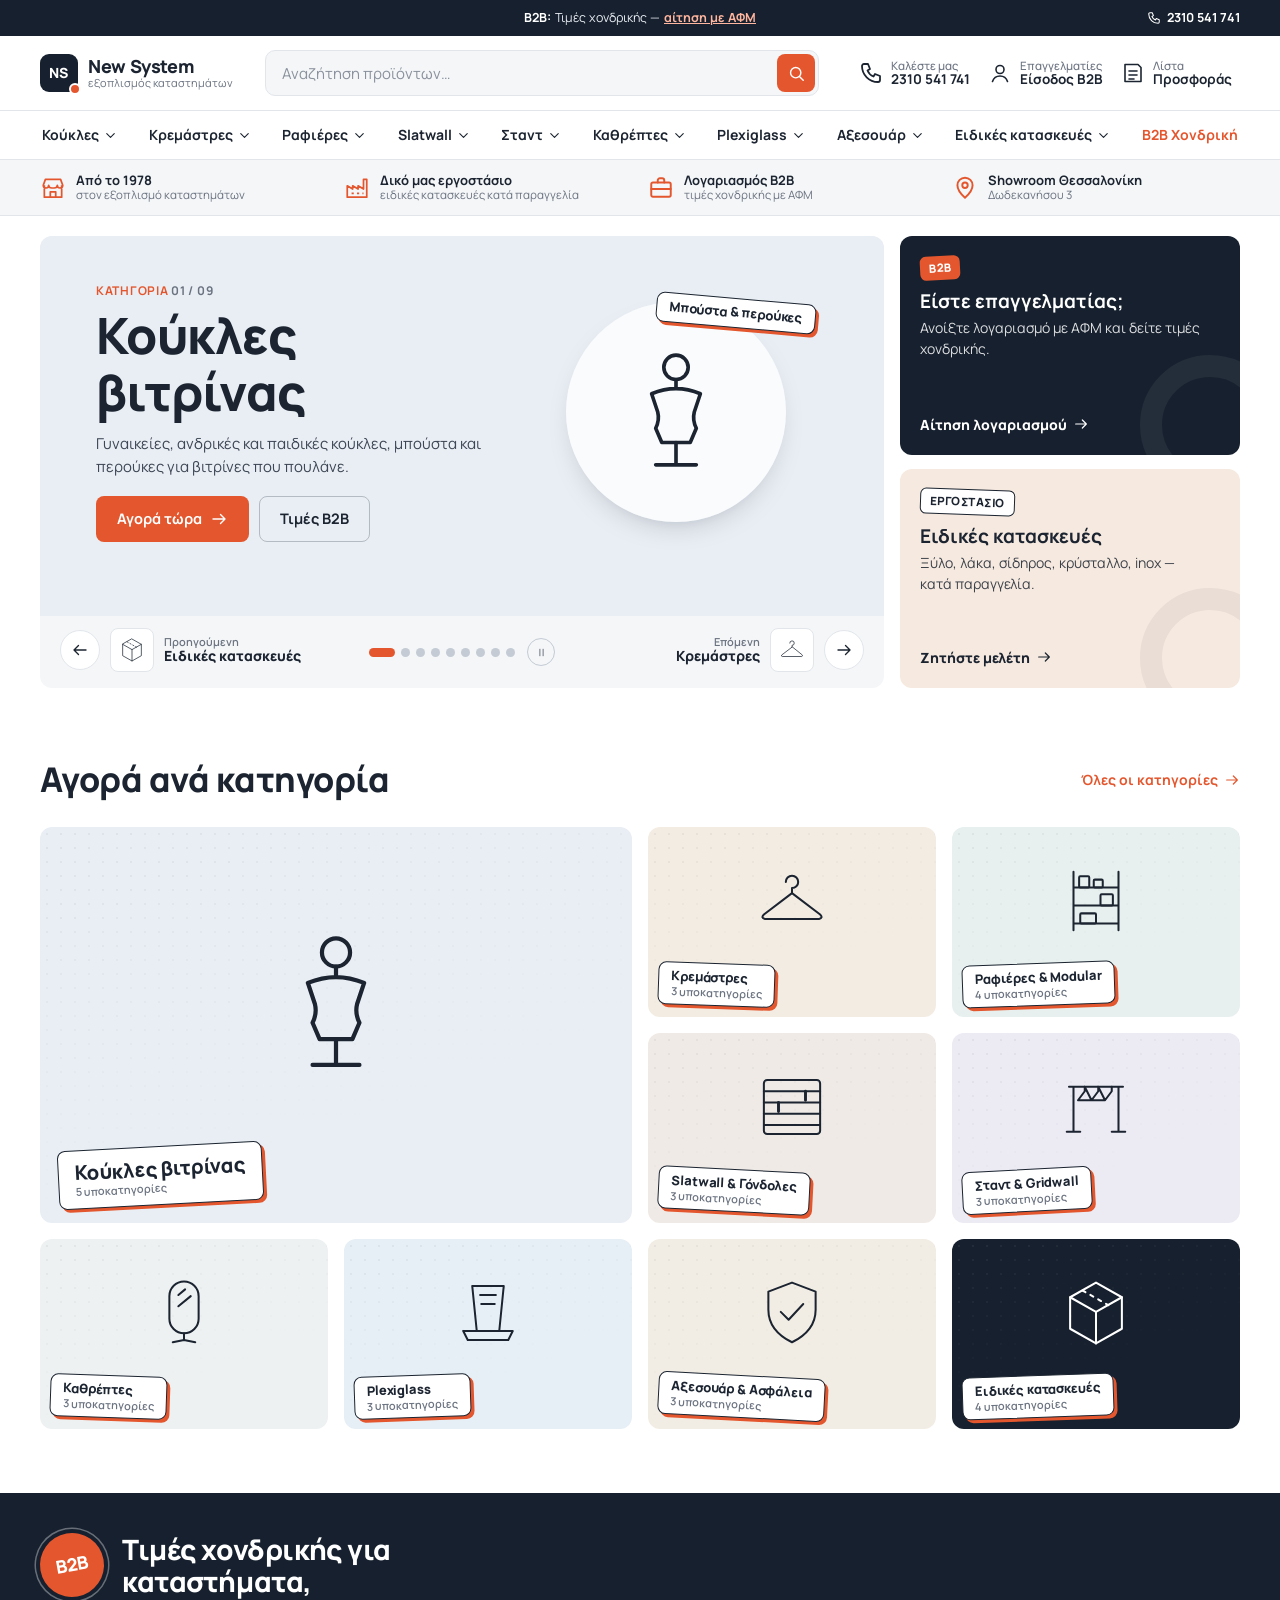
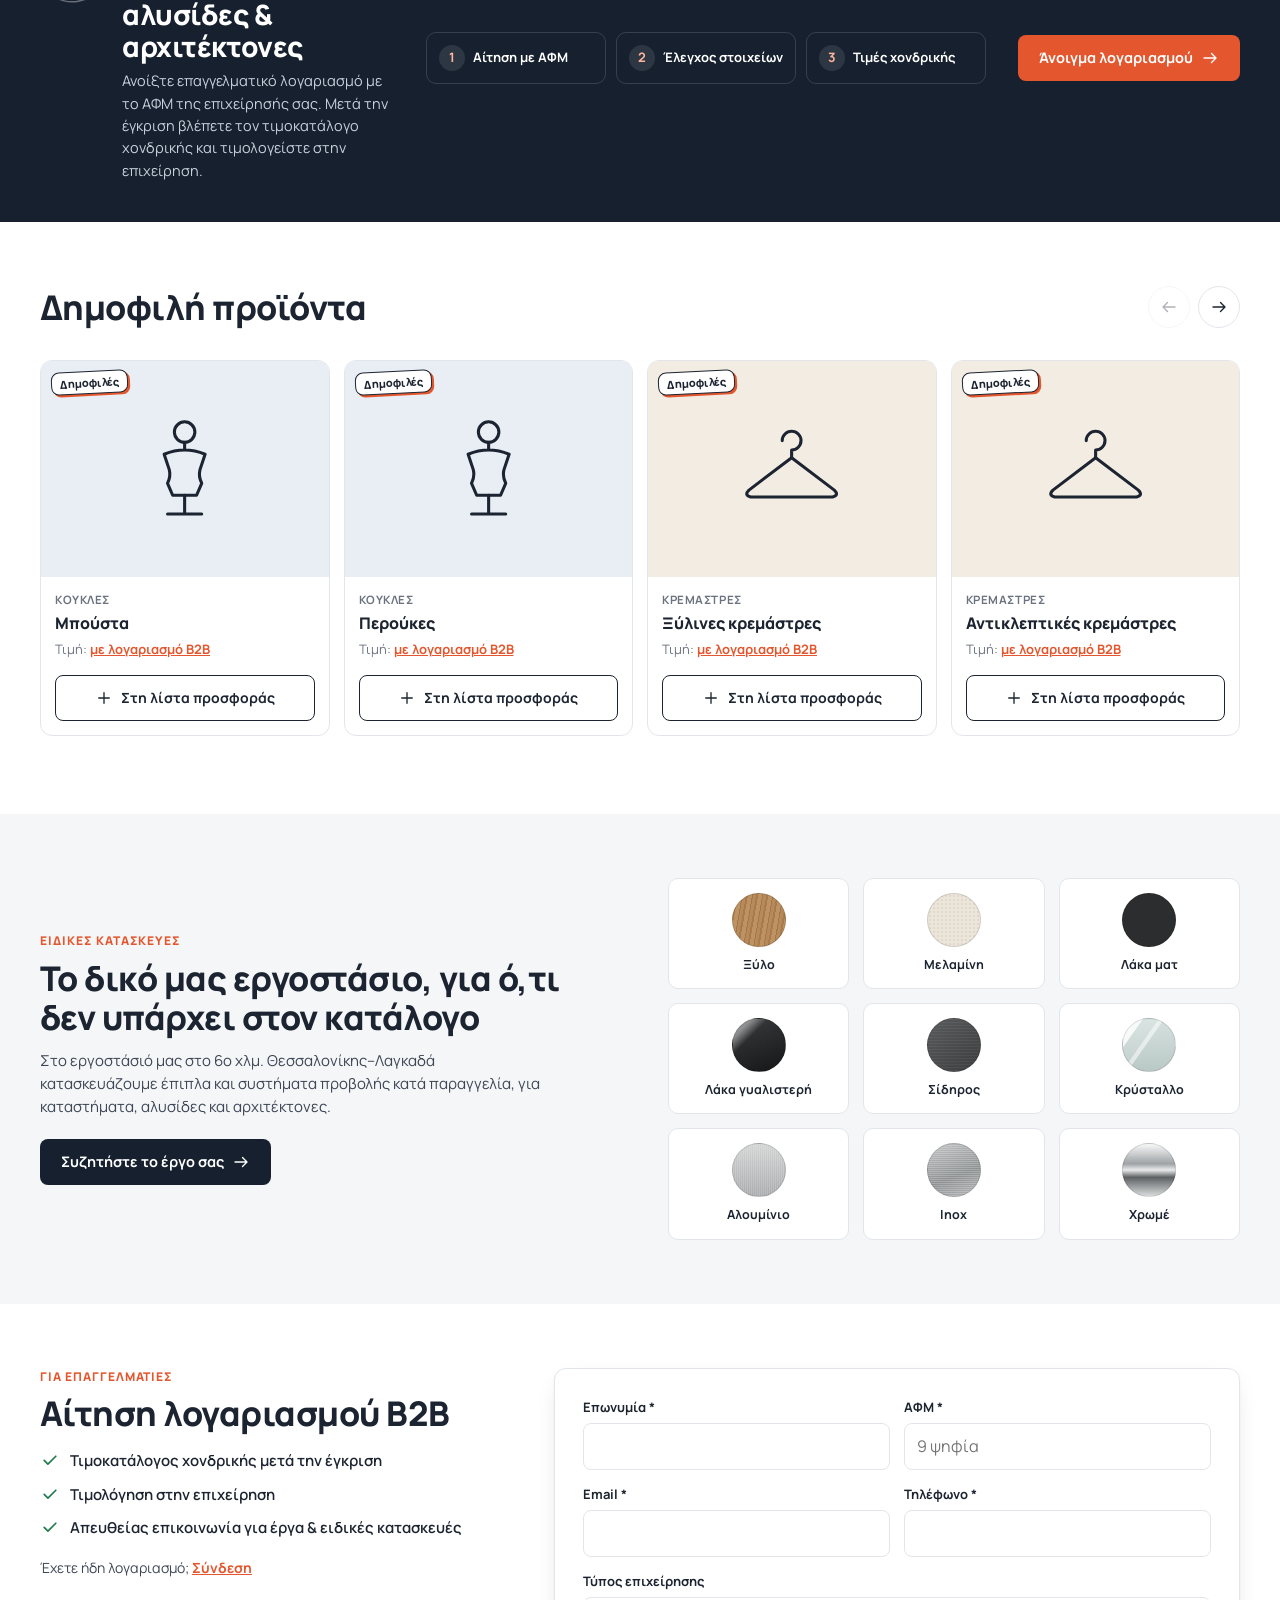
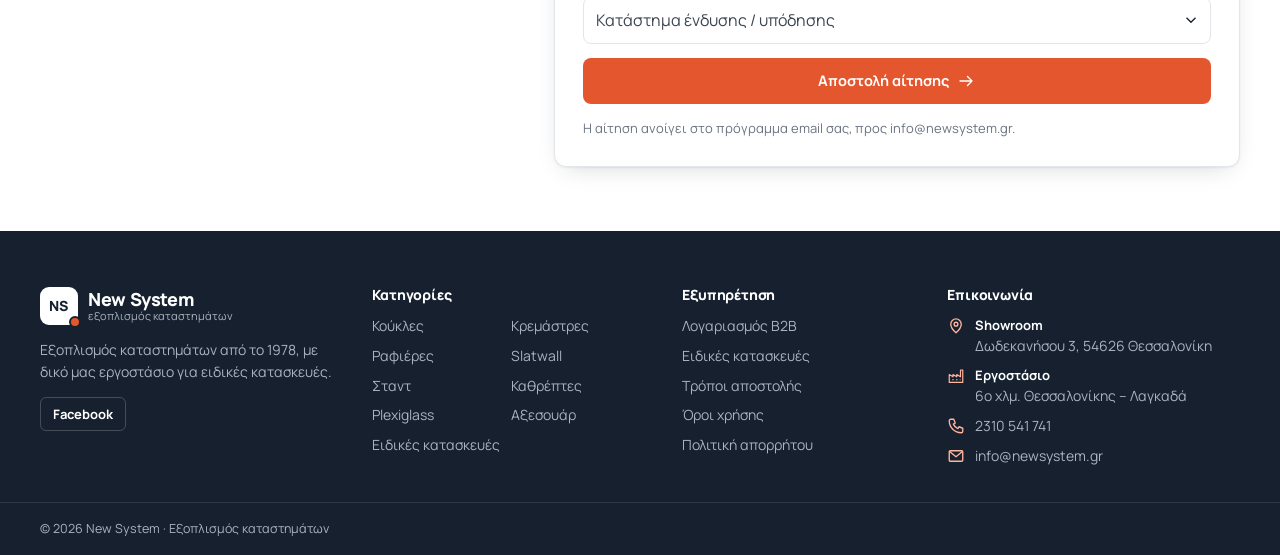
==== commit 0a839f13: "Add v3 e-commerce style homepage for New System Shop-style layout modelled on shopfittingwarehouse.c" ====
--- a/newsystem-v3/index.html
+++ b/newsystem-v3/index.html
@@ -3,374 +3,352 @@
 <head>
   <meta charset="utf-8">
   <meta name="viewport" content="width=device-width, initial-scale=1, viewport-fit=cover">
-  <title>New System · Shop εξοπλισμού καταστημάτων</title>
-  <meta name="description" content="New System — εξοπλισμός καταστημάτων από το 1978. Κούκλες βιτρίνας, κρεμάστρες, ραφιέρες, slatwall, σταντ και ειδικές κατασκευές. Τιμές χονδρικής για επαγγελματίες (B2B).">
-  <meta name="theme-color" content="#12131a">
+  <title>New System · Εξοπλισμός Καταστημάτων Θεσσαλονίκη</title>
+  <meta name="description" content="New System — εξοπλισμός καταστημάτων από το 1978. Κούκλες βιτρίνας, κρεμάστρες, ραφιέρες, slatwall, σταντ, καθρέπτες, plexiglass, αξεσουάρ και ειδικές κατασκευές. Λογαριασμός B2B για επαγγελματίες.">
+  <meta name="theme-color" content="#16202e">
   <link rel="preconnect" href="https://fonts.googleapis.com">
   <link rel="preconnect" href="https://fonts.gstatic.com" crossorigin>
-  <link href="https://fonts.googleapis.com/css2?family=Commissioner:wght@400;500;600;700;800;900&display=swap" rel="stylesheet">
+  <!-- Manrope: υποστηρίζει ελληνικά (subset greek) -->
+  <link href="https://fonts.googleapis.com/css2?family=Manrope:wght@400;500;600;700;800&display=swap" rel="stylesheet">
   <link rel="stylesheet" href="styles.css">
   <script>document.documentElement.classList.add('js')</script>
 </head>
 <body>
 
-<!-- Εικονίδια κατηγοριών (sprite) -->
-<svg width="0" height="0" style="position:absolute" aria-hidden="true">
+<svg width="0" height="0" style="position:absolute" aria-hidden="true" focusable="false">
   <defs>
-    <symbol id="i-mannequin" viewBox="0 0 64 64"><g fill="none" stroke="currentColor" stroke-width="3.2" stroke-linecap="round" stroke-linejoin="round"><circle cx="32" cy="10" r="6"/><path d="M32 16v4M20 23q12-5 24 0l-3 9q-1 4 1 8l-3 7H25l-3-7q2-4 1-8z"/><path d="M32 47v10M22 58h20"/></g></symbol>
-    <symbol id="i-hanger" viewBox="0 0 64 64"><g fill="none" stroke="currentColor" stroke-width="3.2" stroke-linecap="round" stroke-linejoin="round"><path d="M26.5 15a5.5 5.5 0 1 1 5.5 5.5V25"/><path d="M32 25 7 44q-3 3 1 4h48q4-1 1-4z"/></g></symbol>
-    <symbol id="i-shelf" viewBox="0 0 64 64"><g fill="none" stroke="currentColor" stroke-width="3.2" stroke-linecap="round" stroke-linejoin="round"><path d="M12 6v52M52 6v52M12 20h40M12 36h40M12 52h40"/><rect x="17" y="10" width="9" height="10" rx="1"/><rect x="30" y="13" width="8" height="7" rx="1"/><rect x="36" y="26" width="11" height="10" rx="1"/><rect x="18" y="43" width="14" height="9" rx="1"/></g></symbol>
-    <symbol id="i-slat" viewBox="0 0 64 64"><g fill="none" stroke="currentColor" stroke-width="3.2" stroke-linecap="round" stroke-linejoin="round"><rect x="7" y="8" width="50" height="48" rx="3"/><path d="M7 18h50M7 28h50M7 38h50M7 48h50"/><path d="M20 28v8M44 18v8" stroke-width="4"/></g></symbol>
-    <symbol id="i-rail" viewBox="0 0 64 64"><g fill="none" stroke="currentColor" stroke-width="3.2" stroke-linecap="round" stroke-linejoin="round"><path d="M8 14h48M12 14v40M52 14v40M6 54h12M46 54h12"/><path d="M22 14v4l-6 8h12zM34 14v4l-6 8h12zM46 14v4l-6 8"/></g></symbol>
-    <symbol id="i-mirror" viewBox="0 0 64 64"><g fill="none" stroke="currentColor" stroke-width="3.2" stroke-linecap="round" stroke-linejoin="round"><rect x="19" y="4" width="26" height="46" rx="13"/><path d="M27 16l6-5M27 26l11-9"/><path d="M32 50v6M22 58l10-2 10 2"/></g></symbol>
-    <symbol id="i-plexi" viewBox="0 0 64 64"><g fill="none" stroke="currentColor" stroke-width="3.2" stroke-linecap="round" stroke-linejoin="round"><path d="M18 8h28l-4 40H22z"/><path d="M10 48h44l-4 8H14z"/><path d="M25 16h14M26 24h12"/></g></symbol>
-    <symbol id="i-shield" viewBox="0 0 64 64"><g fill="none" stroke="currentColor" stroke-width="3.2" stroke-linecap="round" stroke-linejoin="round"><path d="M32 5 53 13v16c0 14-9 23-21 29C20 52 11 43 11 29V13z"/><path d="m22 31 7 7 13-14"/></g></symbol>
-    <symbol id="i-cube" viewBox="0 0 64 64"><g fill="none" stroke="currentColor" stroke-width="3.2" stroke-linecap="round" stroke-linejoin="round"><path d="M32 5 55 18v28L32 59 9 46V18z"/><path d="m9 18 23 13 23-13M32 31v28"/><path d="M20 12l23 13" stroke-dasharray="3 5"/></g></symbol>
-    <symbol id="i-arrow" viewBox="0 0 24 24"><path fill="none" stroke="currentColor" stroke-width="2.4" stroke-linecap="round" stroke-linejoin="round" d="M5 12h14M13 6l6 6-6 6"/></symbol>
-    <symbol id="i-phone" viewBox="0 0 24 24"><path fill="none" stroke="currentColor" stroke-width="2" stroke-linecap="round" stroke-linejoin="round" d="M5 3h4l2 5-2.5 1.5a11 11 0 0 0 6 6L16 13l5 2v4a2 2 0 0 1-2 2A16 16 0 0 1 3 5a2 2 0 0 1 2-2"/></symbol>
-    <symbol id="i-grid" viewBox="0 0 24 24"><g fill="none" stroke="currentColor" stroke-width="2" stroke-linejoin="round"><rect x="3" y="3" width="7" height="7" rx="2"/><rect x="14" y="3" width="7" height="7" rx="2"/><rect x="3" y="14" width="7" height="7" rx="2"/><rect x="14" y="14" width="7" height="7" rx="2"/></g></symbol>
-    <symbol id="i-briefcase" viewBox="0 0 24 24"><g fill="none" stroke="currentColor" stroke-width="2" stroke-linecap="round" stroke-linejoin="round"><rect x="3" y="7" width="18" height="13" rx="2"/><path d="M9 7V5a2 2 0 0 1 2-2h2a2 2 0 0 1 2 2v2M3 13h18"/></g></symbol>
-    <symbol id="i-check" viewBox="0 0 24 24"><path fill="none" stroke="currentColor" stroke-width="2.6" stroke-linecap="round" stroke-linejoin="round" d="m5 12 5 5 9-10"/></symbol>
-    <symbol id="i-search" viewBox="0 0 24 24"><g fill="none" stroke="currentColor" stroke-width="2.4" stroke-linecap="round"><circle cx="11" cy="11" r="7"/><path d="m20 20-4-4"/></g></symbol>
-    <symbol id="i-cart" viewBox="0 0 24 24"><g fill="none" stroke="currentColor" stroke-width="2" stroke-linecap="round" stroke-linejoin="round"><path d="M3 4h2l2.4 11.2a2 2 0 0 0 2 1.6h7.7a2 2 0 0 0 2-1.5L21 8H6.2"/><circle cx="10" cy="20.5" r="1.3"/><circle cx="17" cy="20.5" r="1.3"/></g></symbol>
-    <symbol id="i-heart" viewBox="0 0 24 24"><path fill="none" stroke="currentColor" stroke-width="2" stroke-linejoin="round" d="M12 20s-7-4.4-9.2-9A5 5 0 0 1 12 6a5 5 0 0 1 9.2 5c-2.2 4.6-9.2 9-9.2 9z"/></symbol>
-    <symbol id="i-user" viewBox="0 0 24 24"><g fill="none" stroke="currentColor" stroke-width="2" stroke-linecap="round"><circle cx="12" cy="8" r="4"/><path d="M4 21a8 8 0 0 1 16 0"/></g></symbol>
-    <symbol id="i-truck" viewBox="0 0 24 24"><g fill="none" stroke="currentColor" stroke-width="2" stroke-linecap="round" stroke-linejoin="round"><path d="M2 6h12v10H2zM14 10h4l4 3v3h-8"/><circle cx="6" cy="18" r="2"/><circle cx="18" cy="18" r="2"/></g></symbol>
-    <symbol id="i-factory" viewBox="0 0 24 24"><g fill="none" stroke="currentColor" stroke-width="2" stroke-linejoin="round"><path d="M2 21V10l6 4V10l6 4V4h4v17z"/><path d="M6 17h2M11 17h2M16 17h2"/></g></symbol>
-    <symbol id="i-badge" viewBox="0 0 24 24"><g fill="none" stroke="currentColor" stroke-width="2" stroke-linecap="round" stroke-linejoin="round"><circle cx="12" cy="9" r="6"/><path d="m8.5 14-1.5 8 5-3 5 3-1.5-8"/></g></symbol>
-    <symbol id="i-close" viewBox="0 0 24 24"><path fill="none" stroke="currentColor" stroke-width="2.4" stroke-linecap="round" d="M6 6l12 12M18 6 6 18"/></symbol>
-    <symbol id="i-plus" viewBox="0 0 24 24"><path fill="none" stroke="currentColor" stroke-width="2.4" stroke-linecap="round" d="M12 5v14M5 12h14"/></symbol>
-    <symbol id="i-minus" viewBox="0 0 24 24"><path fill="none" stroke="currentColor" stroke-width="2.4" stroke-linecap="round" d="M5 12h14"/></symbol>
-    <symbol id="i-book" viewBox="0 0 24 24"><g fill="none" stroke="currentColor" stroke-width="2" stroke-linejoin="round"><path d="M4 4h6a3 3 0 0 1 2 1 3 3 0 0 1 2-1h6v15h-6a2 2 0 0 0-2 2 2 2 0 0 0-2-2H4z"/><path d="M12 5v16"/></g></symbol>
+    <symbol id="i-mannequin" viewBox="0 0 64 64"><g fill="none" stroke="currentColor" stroke-width="1.8" stroke-linecap="round" stroke-linejoin="round"><circle cx="32" cy="10" r="6"/><path d="M32 16v4M20 23q12-5 24 0l-3 9q-1 4 1 8l-3 7H25l-3-7q2-4 1-8z"/><path d="M32 47v10M22 58h20"/></g></symbol>
+    <symbol id="i-hanger" viewBox="0 0 64 64"><g fill="none" stroke="currentColor" stroke-width="1.8" stroke-linecap="round" stroke-linejoin="round"><path d="M26.5 15a5.5 5.5 0 1 1 5.5 5.5V25"/><path d="M32 25 7 44q-3 3 1 4h48q4-1 1-4z"/></g></symbol>
+    <symbol id="i-shelf" viewBox="0 0 64 64"><g fill="none" stroke="currentColor" stroke-width="1.8" stroke-linecap="round" stroke-linejoin="round"><path d="M12 6v52M52 6v52M12 20h40M12 36h40M12 52h40"/><rect x="17" y="10" width="9" height="10" rx="1"/><rect x="30" y="13" width="8" height="7" rx="1"/><rect x="36" y="26" width="11" height="10" rx="1"/><rect x="18" y="43" width="14" height="9" rx="1"/></g></symbol>
+    <symbol id="i-slat" viewBox="0 0 64 64"><g fill="none" stroke="currentColor" stroke-width="1.8" stroke-linecap="round" stroke-linejoin="round"><rect x="7" y="8" width="50" height="48" rx="3"/><path d="M7 18h50M7 28h50M7 38h50M7 48h50"/><path d="M20 28v8M44 18v8" stroke-width="2.6"/></g></symbol>
+    <symbol id="i-rail" viewBox="0 0 64 64"><g fill="none" stroke="currentColor" stroke-width="1.8" stroke-linecap="round" stroke-linejoin="round"><path d="M8 14h48M12 14v40M52 14v40M6 54h12M46 54h12"/><path d="M22 14v4l-6 8h12zM34 14v4l-6 8h12zM46 14v4l-6 8"/></g></symbol>
+    <symbol id="i-mirror" viewBox="0 0 64 64"><g fill="none" stroke="currentColor" stroke-width="1.8" stroke-linecap="round" stroke-linejoin="round"><rect x="19" y="4" width="26" height="46" rx="13"/><path d="M27 16l6-5M27 26l11-9"/><path d="M32 50v6M22 58l10-2 10 2"/></g></symbol>
+    <symbol id="i-plexi" viewBox="0 0 64 64"><g fill="none" stroke="currentColor" stroke-width="1.8" stroke-linecap="round" stroke-linejoin="round"><path d="M18 8h28l-4 40H22z"/><path d="M10 48h44l-4 8H14z"/><path d="M25 16h14M26 24h12"/></g></symbol>
+    <symbol id="i-shield" viewBox="0 0 64 64"><g fill="none" stroke="currentColor" stroke-width="1.8" stroke-linecap="round" stroke-linejoin="round"><path d="M32 5 53 13v16c0 14-9 23-21 29C20 52 11 43 11 29V13z"/><path d="m22 31 7 7 13-14"/></g></symbol>
+    <symbol id="i-cube" viewBox="0 0 64 64"><g fill="none" stroke="currentColor" stroke-width="1.8" stroke-linecap="round" stroke-linejoin="round"><path d="M32 5 55 18v28L32 59 9 46V18z"/><path d="m9 18 23 13 23-13M32 31v28"/><path d="M20 12l23 13" stroke-dasharray="3 5"/></g></symbol>
+    <symbol id="i-arrow" viewBox="0 0 24 24"><path fill="none" stroke="currentColor" stroke-width="1.8" stroke-linecap="round" stroke-linejoin="round" d="M4 12h16M14 6l6 6-6 6"/></symbol>
+    <symbol id="i-phone" viewBox="0 0 24 24"><path fill="none" stroke="currentColor" stroke-width="1.8" stroke-linecap="round" stroke-linejoin="round" d="M5 3h4l2 5-2.5 1.5a11 11 0 0 0 6 6L16 13l5 2v4a2 2 0 0 1-2 2A16 16 0 0 1 3 5a2 2 0 0 1 2-2"/></symbol>
+    <symbol id="i-grid" viewBox="0 0 24 24"><g fill="none" stroke="currentColor" stroke-width="1.8" stroke-linejoin="round"><rect x="3.5" y="3.5" width="7" height="7" rx="1"/><rect x="13.5" y="3.5" width="7" height="7" rx="1"/><rect x="3.5" y="13.5" width="7" height="7" rx="1"/><rect x="13.5" y="13.5" width="7" height="7" rx="1"/></g></symbol>
+    <symbol id="i-briefcase" viewBox="0 0 24 24"><g fill="none" stroke="currentColor" stroke-width="1.8" stroke-linecap="round" stroke-linejoin="round"><rect x="3" y="7" width="18" height="13" rx="1.5"/><path d="M9 7V5a2 2 0 0 1 2-2h2a2 2 0 0 1 2 2v2M3 13h18"/></g></symbol>
+    <symbol id="i-pause" viewBox="0 0 24 24"><path fill="none" stroke="currentColor" stroke-width="1.8" stroke-linecap="round" d="M9 6v12M15 6v12"/></symbol>
+    <symbol id="i-play" viewBox="0 0 24 24"><path fill="none" stroke="currentColor" stroke-width="1.8" stroke-linejoin="round" d="M8 5.5v13l10-6.5z"/></symbol>
+    <symbol id="i-pin" viewBox="0 0 24 24"><g fill="none" stroke="currentColor" stroke-width="1.8" stroke-linecap="round" stroke-linejoin="round"><path d="M12 21s-7-6.2-7-11.5a7 7 0 0 1 14 0C19 14.8 12 21 12 21z"/><circle cx="12" cy="9.5" r="2.5"/></g></symbol>
+    <symbol id="i-mail" viewBox="0 0 24 24"><g fill="none" stroke="currentColor" stroke-width="1.8" stroke-linecap="round" stroke-linejoin="round"><rect x="3" y="5" width="18" height="14" rx="1.5"/><path d="m3.5 6 8.5 7 8.5-7"/></g></symbol>
+    <symbol id="i-search" viewBox="0 0 24 24"><g fill="none" stroke="currentColor" stroke-width="1.8" stroke-linecap="round"><circle cx="11" cy="11" r="6.5"/><path d="m16 16 4.5 4.5"/></g></symbol>
+    <symbol id="i-user" viewBox="0 0 24 24"><g fill="none" stroke="currentColor" stroke-width="1.6" stroke-linecap="round" stroke-linejoin="round"><circle cx="12" cy="8.5" r="4"/><path d="M4.5 20.5c1.2-3.8 4-5.5 7.5-5.5s6.3 1.7 7.5 5.5"/></g></symbol>
+    <symbol id="i-list" viewBox="0 0 24 24"><g fill="none" stroke="currentColor" stroke-width="1.6" stroke-linecap="round" stroke-linejoin="round"><path d="M7 3.5h10l3 3v14H4v-17z"/><path d="M8 10h8M8 14h8M8 18h5"/></g></symbol>
+    <symbol id="i-truck" viewBox="0 0 24 24"><g fill="none" stroke="currentColor" stroke-width="1.6" stroke-linecap="round" stroke-linejoin="round"><path d="M2.5 6.5h11v10h-11zM13.5 10h4l3 3.5v3h-7"/><circle cx="7" cy="17.5" r="1.8"/><circle cx="17" cy="17.5" r="1.8"/></g></symbol>
+    <symbol id="i-factory" viewBox="0 0 24 24"><g fill="none" stroke="currentColor" stroke-width="1.6" stroke-linejoin="round"><path d="M3 20.5V10l5 3V10l5 3V10l5 3V4h3v16.5z"/><path d="M7 17h2M12 17h2M17 17h1"/></g></symbol>
+    <symbol id="i-store" viewBox="0 0 24 24"><g fill="none" stroke="currentColor" stroke-width="1.6" stroke-linejoin="round"><path d="M4 9.5v11h16v-11M3 9.5 5 4h14l2 5.5c0 1.5-1.2 2.5-2.6 2.5S16 11 16 9.5c0 1.5-1.4 2.5-3 2.5h-2c-1.6 0-3-1-3-2.5C8 11 6.9 12 5.6 12S3 11 3 9.5z"/><path d="M9.5 20.5v-5h5v5"/></g></symbol>
+    <symbol id="i-close" viewBox="0 0 24 24"><path fill="none" stroke="currentColor" stroke-width="1.8" stroke-linecap="round" d="m6 6 12 12M18 6 6 18"/></symbol>
+    <symbol id="i-plus" viewBox="0 0 24 24"><path fill="none" stroke="currentColor" stroke-width="1.8" stroke-linecap="round" d="M12 5v14M5 12h14"/></symbol>
+    <symbol id="i-chevron" viewBox="0 0 24 24"><path fill="none" stroke="currentColor" stroke-width="1.8" stroke-linecap="round" stroke-linejoin="round" d="m6 9 6 6 6-6"/></symbol>
+    <symbol id="i-menu" viewBox="0 0 24 24"><path fill="none" stroke="currentColor" stroke-width="1.8" stroke-linecap="round" d="M4 7h16M4 12h16M4 17h16"/></symbol>
+    <symbol id="i-ok" viewBox="0 0 24 24"><path fill="none" stroke="currentColor" stroke-width="2" stroke-linecap="round" stroke-linejoin="round" d="m5 12.5 4.5 4.5L19 7.5"/></symbol>
   </defs>
 </svg>
 
 <a class="skip" href="#main">Μετάβαση στο περιεχόμενο</a>
 
-<!-- B2B μπάρα ανακοίνωσης -->
-<div class="topbar">
-  <div class="wrap topbar__inner">
-    <p><strong class="b2b-tag">B2B</strong> Τιμές χονδρικής &amp; τιμολόγηση για επαγγελματίες — <a href="#b2b">άνοιξε λογαριασμό σε 2 λεπτά</a></p>
-    <a class="topbar__phone" href="tel:+302310541741"><svg><use href="#i-phone"/></svg> 2310 541 741</a>
+<!-- Μπάρα ανακοινώσεων -->
+<div class="announce" role="region" aria-label="Ανακοινώσεις">
+  <div class="wrap announce__inner">
+    <p class="announce__msg is-active"><b>B2B:</b> Τιμές χονδρικής — <a href="#b2b">αίτηση με ΑΦΜ</a></p>
+    <p class="announce__msg">Εξοπλισμός καταστημάτων <b>από το 1978</b></p>
+    <p class="announce__msg"><b>Δικό μας εργοστάσιο</b> για ειδικές κατασκευές</p>
+    <a class="announce__phone" href="tel:+302310541741"><svg aria-hidden="true"><use href="#i-phone"/></svg> 2310 541 741</a>
   </div>
 </div>
 
+<!-- Header -->
 <header class="header" id="top">
   <div class="wrap header__inner">
+    <button class="icon-btn header__menu" type="button" aria-controls="drawer" aria-expanded="false" aria-label="Μενού κατηγοριών"><svg aria-hidden="true"><use href="#i-menu"/></svg></button>
+
     <a class="logo" href="#top" aria-label="New System — αρχική">
-      <span class="logo__mark">N</span>
-      <span class="logo__text"><span>New<b>System</b></span><small>shopfitting · since 1978</small></span>
+      <span class="logo__mark" aria-hidden="true">NS</span>
+      <span class="logo__text"><b>New System</b><small>εξοπλισμός καταστημάτων</small></span>
     </a>
 
-    <form class="search" id="search" role="search" autocomplete="off">
-      <label class="visually-hidden" for="q">Αναζήτηση προϊόντων</label>
-      <select class="search__cat" id="qcat" aria-label="Κατηγορία αναζήτησης"><option value="">Όλα</option></select>
-      <input class="search__input" id="q" type="search" placeholder="Αναζήτησε κούκλες, κρεμάστρες, slatwall…" aria-autocomplete="list" aria-controls="suggest" aria-expanded="false">
-      <button class="search__btn" type="submit" aria-label="Αναζήτηση"><svg><use href="#i-search"/></svg></button>
-      <ul class="suggest" id="suggest" role="listbox" hidden></ul>
+    <form class="search" role="search" autocomplete="off" onsubmit="return false">
+      <label class="sr-only" for="q">Αναζήτηση προϊόντων</label>
+      <input id="q" class="search__input" type="search" placeholder="Αναζήτηση προϊόντων…" aria-autocomplete="list" aria-controls="search-results" aria-expanded="false">
+      <button class="search__btn" type="submit" aria-label="Αναζήτηση"><svg aria-hidden="true"><use href="#i-search"/></svg></button>
+      <ul class="search__results" id="search-results" role="listbox" hidden></ul>
     </form>
 
     <div class="header__actions">
-      <div class="segmented" role="group" aria-label="Τιμές για">
-        <button type="button" class="segmented__btn" data-mode="b2c" aria-pressed="false">Λιανική</button>
-        <button type="button" class="segmented__btn" data-mode="b2b" aria-pressed="true">B2B</button>
-      </div>
-      <a class="hicon hicon--b2b" href="#b2b"><svg><use href="#i-user"/></svg><span>B2B Είσοδος</span></a>
-      <button class="hicon" type="button" id="wishBtn" aria-label="Αγαπημένα"><svg><use href="#i-heart"/></svg><span>Αγαπημένα</span><b class="count" id="wishCount" hidden>0</b></button>
-      <button class="hicon hicon--cart" type="button" id="cartBtn" aria-label="Καλάθι" aria-controls="cart"><svg><use href="#i-cart"/></svg><span>Καλάθι</span><b class="count" id="cartCount" hidden>0</b></button>
+      <a class="hact hact--phone" href="tel:+302310541741"><svg aria-hidden="true"><use href="#i-phone"/></svg><span><small>Καλέστε μας</small>2310 541 741</span></a>
+      <a class="hact hact--b2b" href="#b2b"><svg aria-hidden="true"><use href="#i-user"/></svg><span><small>Επαγγελματίες</small>Είσοδος B2B</span></a>
+      <button class="hact hact--quote" type="button" aria-controls="quote" aria-expanded="false"><svg aria-hidden="true"><use href="#i-list"/></svg><span class="hact__badge" aria-hidden="true">0</span><span><small>Λίστα</small>Προσφοράς</span></button>
     </div>
   </div>
 
-  <!-- Μπάρα κατηγοριών με mega menu (τύπου e-shop) -->
-  <nav class="catbar" aria-label="Κατηγορίες προϊόντων">
-    <div class="wrap catbar__inner">
-      <ul class="catbar__list" id="catbar"></ul>
-    </div>
-    <div class="mega" id="mega" hidden>
-      <div class="wrap mega__inner"></div>
-    </div>
+  <!-- Κύριο μενού κατηγοριών με mega menu (από script.js) -->
+  <nav class="catnav" aria-label="Κατηγορίες">
+    <div class="wrap"><ul class="catnav__list"></ul></div>
   </nav>
 </header>
 
-<!-- Μπάρα εμπιστοσύνης -->
-<div class="trust">
-  <ul class="wrap trust__list">
-    <li style="--c:#ffd23f"><span><svg><use href="#i-badge"/></svg></span><div><b>Από το 1978</b><small>εμπειρία στα καταστήματα</small></div></li>
-    <li style="--c:#ff6b4a"><span><svg><use href="#i-briefcase"/></svg></span><div><b>Τιμές B2B</b><small>για επαγγελματίες με ΑΦΜ</small></div></li>
-    <li style="--c:#2ec4a6"><span><svg><use href="#i-truck"/></svg></span><div><b>Αποστολή πανελλαδικά</b><small>από τη Θεσσαλονίκη</small></div></li>
-    <li style="--c:#a78bfa"><span><svg><use href="#i-factory"/></svg></span><div><b>Δικό μας εργοστάσιο</b><small>ειδικές κατασκευές</small></div></li>
-  </ul>
+<!-- Drawer κατηγοριών (κινητό / tablet) -->
+<div class="drawer" id="drawer" hidden>
+  <div class="drawer__panel" role="dialog" aria-modal="true" aria-label="Κατηγορίες">
+    <div class="drawer__head"><b>Κατηγορίες</b><button class="icon-btn" type="button" data-close aria-label="Κλείσιμο"><svg aria-hidden="true"><use href="#i-close"/></svg></button></div>
+    <ul class="drawer__list"></ul>
+    <div class="drawer__foot">
+      <a class="btn btn--accent btn--block" href="#b2b"><svg aria-hidden="true"><use href="#i-user"/></svg> Είσοδος B2B</a>
+      <a class="btn btn--line btn--block" href="tel:+302310541741"><svg aria-hidden="true"><use href="#i-phone"/></svg> 2310 541 741</a>
+    </div>
+  </div>
 </div>
 
+<!-- Λίστα προσφοράς -->
+<div class="drawer drawer--right" id="quote" hidden>
+  <div class="drawer__panel" role="dialog" aria-modal="true" aria-labelledby="quote-title">
+    <div class="drawer__head"><b id="quote-title">Λίστα προσφοράς</b><button class="icon-btn" type="button" data-close aria-label="Κλείσιμο"><svg aria-hidden="true"><use href="#i-close"/></svg></button></div>
+    <p class="quote__empty">Η λίστα είναι άδεια. Πατήστε «Στη λίστα» σε όποιο προϊόν σας ενδιαφέρει και στείλτε μας ένα αίτημα προσφοράς.</p>
+    <ul class="quote__list"></ul>
+    <div class="drawer__foot">
+      <button class="btn btn--accent btn--block quote__send" type="button">Αποστολή αιτήματος προσφοράς</button>
+      <p class="quote__note">Ανοίγει το πρόγραμμα email σας με έτοιμη τη λίστα προς info@newsystem.gr.</p>
+    </div>
+  </div>
+</div>
+
 <main id="main">
 
-  <!-- ===== HERO SLIDER: κάθε slide = μία κατηγορία, τα βελάκια οδηγούν στην επόμενη/προηγούμενη ===== -->
-  <section class="hero" aria-roledescription="carousel" aria-label="Κατηγορίες προϊόντων">
-    <div class="hero__viewport">
-      <div class="hero__track">
-
-        <article class="slide" data-name="Κούκλες Βιτρίνας" data-icon="i-mannequin" style="--c:#ffd23f">
-          <div class="wrap slide__inner">
-            <div class="slide__copy">
-              <p class="slide__kicker">Κατηγορία <span class="slide__num"></span></p>
-              <h1 class="slide__title">Κούκλες<br>βιτρίνας</h1>
-              <p class="slide__text">Γυναικείες, ανδρικές, παιδικές, μπούστα και περούκες. Πολυεστερικές και πλαστικές, σε ματ ή γυαλιστερό φινίρισμα.</p>
-              <ul class="chips"><li>Γυναικείες</li><li>Ανδρικές</li><li>Παιδικές</li><li>Μπούστα</li><li>Περούκες</li></ul>
-              <div class="slide__cta">
-                <a class="btn btn--ink" href="#katigories">Δες την κατηγορία <svg><use href="#i-arrow"/></svg></a>
-                <a class="btn btn--ghost" href="#b2b">Τιμές χονδρικής</a>
-              </div>
-            </div>
-            <div class="slide__art"><div class="bigsticker"><svg><use href="#i-mannequin"/></svg></div><span class="slide__badge">B2B<br><small>τιμές</small></span></div>
-          </div>
-        </article>
-
-        <article class="slide" data-name="Κρεμάστρες" data-icon="i-hanger" style="--c:#ff6b4a">
-          <div class="wrap slide__inner">
+  <!-- USP -->
+  <section class="usp" aria-label="Γιατί New System">
+    <div class="wrap">
+      <ul class="usp__list">
+        <li><svg aria-hidden="true"><use href="#i-store"/></svg><div><b>Από το 1978</b><small>στον εξοπλισμό καταστημάτων</small></div></li>
+        <li><svg aria-hidden="true"><use href="#i-factory"/></svg><div><b>Δικό μας εργοστάσιο</b><small>ειδικές κατασκευές κατά παραγγελία</small></div></li>
+        <li><svg aria-hidden="true"><use href="#i-briefcase"/></svg><div><b>Λογαριασμός B2B</b><small>τιμές χονδρικής με ΑΦΜ</small></div></li>
+        <li><svg aria-hidden="true"><use href="#i-pin"/></svg><div><b>Showroom Θεσσαλονίκη</b><small>Δωδεκανήσου 3</small></div></li>
+      </ul>
+    </div>
+  </section>
+
+  <!-- HERO: slider κατηγοριών + δύο promo κάρτες -->
+  <section class="hero wrap" aria-label="Προβεβλημένα">
+    <div class="carousel" aria-roledescription="carousel" aria-label="Κατηγορίες προϊόντων">
+      <div class="carousel__viewport">
+        <div class="carousel__track">
+
+          <article class="slide" data-id="koukles" style="--tone:#e9eef4">
+            <div class="slide__copy">
+              <p class="slide__kicker">Κατηγορία <span class="slide__num"></span></p>
+              <h2 class="slide__title">Κούκλες βιτρίνας</h2>
+              <p class="slide__text">Γυναικείες, ανδρικές και παιδικές κούκλες, μπούστα και περούκες για βιτρίνες που πουλάνε.</p>
+              <div class="slide__cta"><a class="btn btn--accent" href="#">Αγορά τώρα <svg aria-hidden="true"><use href="#i-arrow"/></svg></a><a class="btn btn--ghost" href="#b2b">Τιμές B2B</a></div>
+            </div>
+            <div class="slide__art" aria-hidden="true"><span class="slide__sticker">Μπούστα &amp; περούκες</span><svg><use href="#i-mannequin"/></svg></div>
+          </article>
+
+          <article class="slide" data-id="kremastres" style="--tone:#f3ece3">
             <div class="slide__copy">
               <p class="slide__kicker">Κατηγορία <span class="slide__num"></span></p>
               <h2 class="slide__title">Κρεμάστρες</h2>
-              <p class="slide__text">Ξύλινες, πλαστικές και αντικλεπτικές κρεμάστρες σε ποσότητες χονδρικής — με δυνατότητα εκτύπωσης λογότυπου.</p>
-              <ul class="chips"><li>Ξύλινες</li><li>Πλαστικές</li><li>Αντικλεπτικές</li><li>Με λογότυπο</li></ul>
-              <div class="slide__cta">
-                <a class="btn btn--ink" href="#katigories">Δες την κατηγορία <svg><use href="#i-arrow"/></svg></a>
-                <a class="btn btn--ghost" href="#b2b">Τιμές χονδρικής</a>
-              </div>
-            </div>
-            <div class="slide__art"><div class="bigsticker"><svg><use href="#i-hanger"/></svg></div><span class="slide__badge">−30%<br><small>χονδρική</small></span></div>
-          </div>
-        </article>
-
-        <article class="slide slide--dark" data-name="Ραφιέρες & Modular" data-icon="i-shelf" style="--c:#4f7cff">
-          <div class="wrap slide__inner">
-            <div class="slide__copy">
-              <p class="slide__kicker">Κατηγορία <span class="slide__num"></span></p>
-              <h2 class="slide__title">Ραφιέρες<br>&amp; modular</h2>
-              <p class="slide__text">Συστήματα ραφιών, χρωμέ ορθοστάτες, μπάρες, βραχίονες και Chrome Grid για κάθε τοίχο και κάθε προϊόν.</p>
-              <ul class="chips"><li>Modular</li><li>Chrome Grid</li><li>Ορθοστάτες</li><li>Βραχίονες</li></ul>
-              <div class="slide__cta">
-                <a class="btn btn--light" href="#katigories">Δες την κατηγορία <svg><use href="#i-arrow"/></svg></a>
-                <a class="btn btn--ghost" href="#b2b">Τιμές χονδρικής</a>
-              </div>
-            </div>
-            <div class="slide__art"><div class="bigsticker"><svg><use href="#i-shelf"/></svg></div><span class="slide__badge">3D<br><small>μελέτη</small></span></div>
-          </div>
-        </article>
-
-        <article class="slide" data-name="Slatwall & Γόνδολες" data-icon="i-slat" style="--c:#2ec4a6">
-          <div class="wrap slide__inner">
-            <div class="slide__copy">
-              <p class="slide__kicker">Κατηγορία <span class="slide__num"></span></p>
-              <h2 class="slide__title">Slatwall<br>&amp; γόνδολες</h2>
-              <p class="slide__text">Πάνελ slatwall, γόνδολες διπλής όψης και όλα τα εξαρτήματα προβολής για σούπερ μάρκετ, καταστήματα και εκθέσεις.</p>
-              <ul class="chips"><li>Slat panel</li><li>Γόνδολες</li><li>Γάντζοι</li><li>Ράφια</li></ul>
-              <div class="slide__cta">
-                <a class="btn btn--ink" href="#katigories">Δες την κατηγορία <svg><use href="#i-arrow"/></svg></a>
-                <a class="btn btn--ghost" href="#b2b">Τιμές χονδρικής</a>
-              </div>
-            </div>
-            <div class="slide__art"><div class="bigsticker"><svg><use href="#i-slat"/></svg></div><span class="slide__badge">48h<br><small>αποστολή</small></span></div>
-          </div>
-        </article>
-
-        <article class="slide" data-name="Σταντ & Gridwall" data-icon="i-rail" style="--c:#a78bfa">
-          <div class="wrap slide__inner">
-            <div class="slide__copy">
-              <p class="slide__kicker">Κατηγορία <span class="slide__num"></span></p>
-              <h2 class="slide__title">Σταντ<br>&amp; gridwall</h2>
-              <p class="slide__text">Καλόγεροι ρούχων, μεταλλικά σταντ προβολής, πάνελ σίτας gridwall και κινητές λύσεις για pop-up καταστήματα.</p>
-              <ul class="chips"><li>Καλόγεροι</li><li>Σταντ</li><li>Gridwall</li><li>Τροχήλατα</li></ul>
-              <div class="slide__cta">
-                <a class="btn btn--ink" href="#katigories">Δες την κατηγορία <svg><use href="#i-arrow"/></svg></a>
-                <a class="btn btn--ghost" href="#b2b">Τιμές χονδρικής</a>
-              </div>
-            </div>
-            <div class="slide__art"><div class="bigsticker"><svg><use href="#i-rail"/></svg></div><span class="slide__badge">NEW<br><small>σειρά</small></span></div>
-          </div>
-        </article>
-
-        <article class="slide" data-name="Καθρέπτες" data-icon="i-mirror" style="--c:#ff8fc7">
-          <div class="wrap slide__inner">
+              <p class="slide__text">Ξύλινες, πλαστικές και αντικλεπτικές κρεμάστρες για κάθε είδος ενδύματος.</p>
+              <div class="slide__cta"><a class="btn btn--accent" href="#">Αγορά τώρα <svg aria-hidden="true"><use href="#i-arrow"/></svg></a><a class="btn btn--ghost" href="#b2b">Τιμές B2B</a></div>
+            </div>
+            <div class="slide__art" aria-hidden="true"><span class="slide__sticker">Ξύλινες · πλαστικές</span><svg><use href="#i-hanger"/></svg></div>
+          </article>
+
+          <article class="slide" data-id="rafieres" style="--tone:#e7f0ee">
+            <div class="slide__copy">
+              <p class="slide__kicker">Κατηγορία <span class="slide__num"></span></p>
+              <h2 class="slide__title">Ραφιέρες &amp; modular</h2>
+              <p class="slide__text">Chrome Grid, ορθοστάτες, βραχίονες και ράφια για κάθε τοίχο και κάθε προϊόν.</p>
+              <div class="slide__cta"><a class="btn btn--accent" href="#">Αγορά τώρα <svg aria-hidden="true"><use href="#i-arrow"/></svg></a><a class="btn btn--ghost" href="#b2b">Τιμές B2B</a></div>
+            </div>
+            <div class="slide__art" aria-hidden="true"><span class="slide__sticker">Chrome Grid</span><svg><use href="#i-shelf"/></svg></div>
+          </article>
+
+          <article class="slide" data-id="slatwall" style="--tone:#efeae6">
+            <div class="slide__copy">
+              <p class="slide__kicker">Κατηγορία <span class="slide__num"></span></p>
+              <h2 class="slide__title">Slatwall &amp; γόνδολες</h2>
+              <p class="slide__text">Πάνελ slatwall, γόνδολες και όλα τα εξαρτήματα προβολής.</p>
+              <div class="slide__cta"><a class="btn btn--accent" href="#">Αγορά τώρα <svg aria-hidden="true"><use href="#i-arrow"/></svg></a><a class="btn btn--ghost" href="#b2b">Τιμές B2B</a></div>
+            </div>
+            <div class="slide__art" aria-hidden="true"><span class="slide__sticker">Πάνελ &amp; εξαρτήματα</span><svg><use href="#i-slat"/></svg></div>
+          </article>
+
+          <article class="slide" data-id="stant" style="--tone:#eceaf3">
+            <div class="slide__copy">
+              <p class="slide__kicker">Κατηγορία <span class="slide__num"></span></p>
+              <h2 class="slide__title">Σταντ &amp; gridwall</h2>
+              <p class="slide__text">Καλόγεροι ρούχων, σταντ προβολής και πάνελ σίτας gridwall.</p>
+              <div class="slide__cta"><a class="btn btn--accent" href="#">Αγορά τώρα <svg aria-hidden="true"><use href="#i-arrow"/></svg></a><a class="btn btn--ghost" href="#b2b">Τιμές B2B</a></div>
+            </div>
+            <div class="slide__art" aria-hidden="true"><span class="slide__sticker">Καλόγεροι · σίτες</span><svg><use href="#i-rail"/></svg></div>
+          </article>
+
+          <article class="slide" data-id="kathreptes" style="--tone:#eef1f2">
             <div class="slide__copy">
               <p class="slide__kicker">Κατηγορία <span class="slide__num"></span></p>
               <h2 class="slide__title">Καθρέπτες</h2>
-              <p class="slide__text">Επιδαπέδιοι, επιτοίχιοι και καθρέπτες δοκιμαστηρίων, σε διαστάσεις και πλαίσια που ταιριάζουν στο ύφος σας.</p>
-              <ul class="chips"><li>Επιδαπέδιοι</li><li>Επιτοίχιοι</li><li>Δοκιμαστηρίων</li></ul>
-              <div class="slide__cta">
-                <a class="btn btn--ink" href="#katigories">Δες την κατηγορία <svg><use href="#i-arrow"/></svg></a>
-                <a class="btn btn--ghost" href="#b2b">Τιμές χονδρικής</a>
-              </div>
-            </div>
-            <div class="slide__art"><div class="bigsticker"><svg><use href="#i-mirror"/></svg></div><span class="slide__badge">Custom<br><small>διαστάσεις</small></span></div>
-          </div>
-        </article>
-
-        <article class="slide" data-name="Plexiglass" data-icon="i-plexi" style="--c:#5bd0f5">
-          <div class="wrap slide__inner">
+              <p class="slide__text">Επιδαπέδιοι, επιτοίχιοι και καθρέπτες δοκιμαστηρίων.</p>
+              <div class="slide__cta"><a class="btn btn--accent" href="#">Αγορά τώρα <svg aria-hidden="true"><use href="#i-arrow"/></svg></a><a class="btn btn--ghost" href="#b2b">Τιμές B2B</a></div>
+            </div>
+            <div class="slide__art" aria-hidden="true"><span class="slide__sticker">Δαπέδου · τοίχου</span><svg><use href="#i-mirror"/></svg></div>
+          </article>
+
+          <article class="slide" data-id="plexiglass" style="--tone:#e6eff5">
             <div class="slide__copy">
               <p class="slide__kicker">Κατηγορία <span class="slide__num"></span></p>
               <h2 class="slide__title">Plexiglass</h2>
-              <p class="slide__text">Θήκες τιμών, σταντ εντύπων, βάσεις προβολής και κατασκευές από plexiglass κομμένες στα μέτρα σας.</p>
-              <ul class="chips"><li>Θήκες τιμών</li><li>Σταντ εντύπων</li><li>Βάσεις</li></ul>
-              <div class="slide__cta">
-                <a class="btn btn--ink" href="#katigories">Δες την κατηγορία <svg><use href="#i-arrow"/></svg></a>
-                <a class="btn btn--ghost" href="#b2b">Τιμές χονδρικής</a>
-              </div>
-            </div>
-            <div class="slide__art"><div class="bigsticker"><svg><use href="#i-plexi"/></svg></div><span class="slide__badge">Laser<br><small>κοπή</small></span></div>
-          </div>
-        </article>
-
-        <article class="slide" data-name="Αξεσουάρ & Ασφάλεια" data-icon="i-shield" style="--c:#ffa23a">
-          <div class="wrap slide__inner">
-            <div class="slide__copy">
-              <p class="slide__kicker">Κατηγορία <span class="slide__num"></span></p>
-              <h2 class="slide__title">Αξεσουάρ<br>&amp; ασφάλεια</h2>
-              <p class="slide__text">Αντικλεπτικά συστήματα, ετικέτες, βάσεις, γάντζοι και ό,τι μικρό χρειάζεται για να δουλεύει σωστά το κατάστημα.</p>
-              <ul class="chips"><li>Αντικλεπτικά</li><li>Ετικέτες</li><li>Γάντζοι</li></ul>
-              <div class="slide__cta">
-                <a class="btn btn--ink" href="#katigories">Δες την κατηγορία <svg><use href="#i-arrow"/></svg></a>
-                <a class="btn btn--ghost" href="#b2b">Τιμές χονδρικής</a>
-              </div>
-            </div>
-            <div class="slide__art"><div class="bigsticker"><svg><use href="#i-shield"/></svg></div><span class="slide__badge">Stock<br><small>άμεσα</small></span></div>
-          </div>
-        </article>
-
-        <article class="slide slide--dark" data-name="Ειδικές Κατασκευές" data-icon="i-cube" style="--c:#12131a">
-          <div class="wrap slide__inner">
-            <div class="slide__copy">
-              <p class="slide__kicker">Κατηγορία <span class="slide__num"></span></p>
-              <h2 class="slide__title">Ειδικές<br>κατασκευές</h2>
-              <p class="slide__text">Δικό μας εργοστάσιο στο 6ο χλμ. Λαγκαδά: ξύλο, μελαμίνη, λάκα, σίδηρος, κρύσταλλο, αλουμίνιο και inox — από τη μελέτη ως την τοποθέτηση.</p>
-              <ul class="chips"><li>Μελέτη</li><li>Παραγωγή</li><li>Τοποθέτηση</li></ul>
-              <div class="slide__cta">
-                <a class="btn btn--yellow" href="#kataskeves">Ζήτησε μελέτη <svg><use href="#i-arrow"/></svg></a>
-                <a class="btn btn--ghost" href="#b2b">B2B συνεργασία</a>
-              </div>
-            </div>
-            <div class="slide__art"><div class="bigsticker"><svg><use href="#i-cube"/></svg></div><span class="slide__badge">Από<br><small>το 1978</small></span></div>
-          </div>
-        </article>
-
-      </div>
-    </div>
-
-    <!-- Βελάκια: δείχνουν σε ποια κατηγορία θα πας -->
-    <div class="wrap hero__controls">
-      <button class="arrow arrow--prev" type="button" aria-label="Προηγούμενη κατηγορία">
-        <span class="arrow__btn"><svg><use href="#i-arrow"/></svg></span>
-        <span class="arrow__label"><small>Προηγούμενη</small><b class="arrow__name"></b></span>
-        <span class="arrow__thumb"><svg><use href=""/></svg></span>
+              <p class="slide__text">Θήκες τιμών, σταντ εντύπων και βάσεις προβολής από plexiglass.</p>
+              <div class="slide__cta"><a class="btn btn--accent" href="#">Αγορά τώρα <svg aria-hidden="true"><use href="#i-arrow"/></svg></a><a class="btn btn--ghost" href="#b2b">Τιμές B2B</a></div>
+            </div>
+            <div class="slide__art" aria-hidden="true"><span class="slide__sticker">Θήκες τιμών</span><svg><use href="#i-plexi"/></svg></div>
+          </article>
+
+          <article class="slide" data-id="axesouar" style="--tone:#f2ede4">
+            <div class="slide__copy">
+              <p class="slide__kicker">Κατηγορία <span class="slide__num"></span></p>
+              <h2 class="slide__title">Αξεσουάρ &amp; ασφάλεια</h2>
+              <p class="slide__text">Αντικλεπτικά συστήματα, ετικέτες, γάντζοι και μικροεξαρτήματα.</p>
+              <div class="slide__cta"><a class="btn btn--accent" href="#">Αγορά τώρα <svg aria-hidden="true"><use href="#i-arrow"/></svg></a><a class="btn btn--ghost" href="#b2b">Τιμές B2B</a></div>
+            </div>
+            <div class="slide__art" aria-hidden="true"><span class="slide__sticker">Αντικλεπτικά</span><svg><use href="#i-shield"/></svg></div>
+          </article>
+
+          <article class="slide slide--dark" data-id="kataskeves" style="--tone:#16202e">
+            <div class="slide__copy">
+              <p class="slide__kicker">Κατηγορία <span class="slide__num"></span></p>
+              <h2 class="slide__title">Ειδικές κατασκευές</h2>
+              <p class="slide__text">Έπιπλα και συστήματα καταστημάτων κατά παραγγελία, από το εργοστάσιό μας στο 6ο χλμ. Θεσσαλονίκης–Λαγκαδά.</p>
+              <div class="slide__cta"><a class="btn btn--accent" href="#kataskeves">Μάθετε περισσότερα <svg aria-hidden="true"><use href="#i-arrow"/></svg></a><a class="btn btn--ghost" href="#b2b">Ζητήστε προσφορά</a></div>
+            </div>
+            <div class="slide__art" aria-hidden="true"><span class="slide__sticker">Κατά παραγγελία</span><svg><use href="#i-cube"/></svg></div>
+          </article>
+
+        </div>
+      </div>
+
+      <!-- Βελάκια με όνομα και μικρογραφία της προηγούμενης / επόμενης κατηγορίας -->
+      <button class="arrow arrow--prev" type="button">
+        <span class="arrow__btn"><svg aria-hidden="true"><use href="#i-arrow"/></svg></span>
+        <span class="arrow__peek" aria-hidden="true"><svg><use href=""/></svg><span><small>Προηγούμενη</small><b class="arrow__name"></b></span></span>
       </button>
-
-      <div class="hero__progress" aria-hidden="true"><span class="hero__count"></span><i><b></b></i></div>
-
-      <button class="arrow arrow--next" type="button" aria-label="Επόμενη κατηγορία">
-        <span class="arrow__thumb"><svg><use href=""/></svg></span>
-        <span class="arrow__label"><small>Επόμενη</small><b class="arrow__name"></b></span>
-        <span class="arrow__btn"><svg><use href="#i-arrow"/></svg></span>
+      <button class="arrow arrow--next" type="button">
+        <span class="arrow__peek" aria-hidden="true"><span><small>Επόμενη</small><b class="arrow__name"></b></span><svg><use href=""/></svg></span>
+        <span class="arrow__btn"><svg aria-hidden="true"><use href="#i-arrow"/></svg></span>
       </button>
-    </div>
-
-    <div class="wrap">
-      <div class="hero__tabs" role="tablist" aria-label="Μετάβαση σε κατηγορία"></div>
-    </div>
-  </section>
-
-  <!-- ===== B2B ΚΥΛΙΟΜΕΝΗ ΤΑΙΝΙΑ ===== -->
-  <div class="marquee" aria-hidden="true">
-    <div class="marquee__track">
-      <span>B2B</span><span>Τιμές χονδρικής</span><span>Τιμολόγηση</span><span>Παράδοση σε όλη την Ελλάδα</span><span>Από το 1978</span><span>Δικό μας εργοστάσιο</span>
-      <span>B2B</span><span>Τιμές χονδρικής</span><span>Τιμολόγηση</span><span>Παράδοση σε όλη την Ελλάδα</span><span>Από το 1978</span><span>Δικό μας εργοστάσιο</span>
-    </div>
-  </div>
-
-  <!-- ===== ΚΑΤΗΓΟΡΙΕΣ ΩΣ STICKERS ===== -->
+
+      <div class="carousel__foot">
+        <div class="carousel__dots" role="tablist" aria-label="Μετάβαση σε κατηγορία"></div>
+        <button class="carousel__play" type="button" aria-label="Παύση αυτόματης εναλλαγής"><svg aria-hidden="true"><use href="#i-pause"/></svg></button>
+      </div>
+      <p class="sr-only carousel__live" aria-live="polite"></p>
+    </div>
+
+    <div class="promos">
+      <a class="promo promo--b2b" href="#b2b">
+        <span class="promo__tag">B2B</span>
+        <b>Είστε επαγγελματίας;</b>
+        <span>Ανοίξτε λογαριασμό με ΑΦΜ και δείτε τιμές χονδρικής.</span>
+        <span class="promo__link">Αίτηση λογαριασμού <svg aria-hidden="true"><use href="#i-arrow"/></svg></span>
+      </a>
+      <a class="promo promo--made" href="#kataskeves">
+        <span class="promo__tag">Εργοστάσιο</span>
+        <b>Ειδικές κατασκευές</b>
+        <span>Ξύλο, λάκα, σίδηρος, κρύσταλλο, inox — κατά παραγγελία.</span>
+        <span class="promo__link">Ζητήστε μελέτη <svg aria-hidden="true"><use href="#i-arrow"/></svg></span>
+      </a>
+    </div>
+  </section>
+
+  <!-- ΑΓΟΡΑ ΑΝΑ ΚΑΤΗΓΟΡΙΑ (tiles με sticker) -->
   <section class="section" id="katigories">
     <div class="wrap">
-      <header class="section__head">
-        <p class="eyebrow">Κατάλογος</p>
-        <h2 class="section__title">Διάλεξε κατηγορία,<br><span class="hl">κόλλησέ</span> την στο μαγαζί σου.</h2>
-        <p class="section__lead">Όλος ο εξοπλισμός για βιτρίνα, τοίχο και πάγκο. Οι επαγγελματίες βλέπουν αυτόματα τιμές χονδρικής.</p>
-      </header>
-
-      <ul class="stickers">
-        <li><a class="sticker" href="#" style="--c:#ffd23f;--r:-4deg"><span class="sticker__icon"><svg><use href="#i-mannequin"/></svg></span><span class="sticker__name">Κούκλες βιτρίνας</span><span class="sticker__meta">μπούστα · περούκες</span><span class="sticker__b2b">B2B</span></a></li>
-        <li><a class="sticker" href="#" style="--c:#ff6b4a;--r:3deg"><span class="sticker__icon"><svg><use href="#i-hanger"/></svg></span><span class="sticker__name">Κρεμάστρες</span><span class="sticker__meta">ξύλινες · πλαστικές</span><span class="sticker__b2b">B2B</span></a></li>
-        <li><a class="sticker sticker--light" href="#" style="--c:#4f7cff;--r:-2deg"><span class="sticker__icon"><svg><use href="#i-shelf"/></svg></span><span class="sticker__name">Ραφιέρες &amp; modular</span><span class="sticker__meta">chrome grid · ορθοστάτες</span><span class="sticker__b2b">B2B</span></a></li>
-        <li><a class="sticker" href="#" style="--c:#2ec4a6;--r:5deg"><span class="sticker__icon"><svg><use href="#i-slat"/></svg></span><span class="sticker__name">Slatwall &amp; γόνδολες</span><span class="sticker__meta">πάνελ · εξαρτήματα</span><span class="sticker__b2b">B2B</span></a></li>
-        <li><a class="sticker" href="#" style="--c:#a78bfa;--r:-5deg"><span class="sticker__icon"><svg><use href="#i-rail"/></svg></span><span class="sticker__name">Σταντ &amp; gridwall</span><span class="sticker__meta">καλόγεροι · σίτες</span><span class="sticker__b2b">B2B</span></a></li>
-        <li><a class="sticker" href="#" style="--c:#ff8fc7;--r:2deg"><span class="sticker__icon"><svg><use href="#i-mirror"/></svg></span><span class="sticker__name">Καθρέπτες</span><span class="sticker__meta">δαπέδου · τοίχου</span><span class="sticker__b2b">B2B</span></a></li>
-        <li><a class="sticker" href="#" style="--c:#5bd0f5;--r:-3deg"><span class="sticker__icon"><svg><use href="#i-plexi"/></svg></span><span class="sticker__name">Plexiglass</span><span class="sticker__meta">θήκες · σταντ εντύπων</span><span class="sticker__b2b">B2B</span></a></li>
-        <li><a class="sticker" href="#" style="--c:#ffa23a;--r:4deg"><span class="sticker__icon"><svg><use href="#i-shield"/></svg></span><span class="sticker__name">Αξεσουάρ &amp; ασφάλεια</span><span class="sticker__meta">αντικλεπτικά · ετικέτες</span><span class="sticker__b2b">B2B</span></a></li>
-        <li class="stickers__wide"><a class="sticker sticker--dark" href="#kataskeves" style="--c:#12131a;--r:-1.5deg"><span class="sticker__icon"><svg><use href="#i-cube"/></svg></span><span class="sticker__name">Ειδικές κατασκευές</span><span class="sticker__meta">σχεδιασμός · παραγωγή · τοποθέτηση</span><span class="sticker__b2b">Custom</span></a></li>
+      <div class="section__head">
+        <h2 class="section__title">Αγορά ανά κατηγορία</h2>
+        <a class="section__more" href="#katigories">Όλες οι κατηγορίες <svg aria-hidden="true"><use href="#i-arrow"/></svg></a>
+      </div>
+      <ul class="tiles"></ul>
+    </div>
+  </section>
+
+  <!-- B2B ΜΠΑΝΤΑ -->
+  <section class="band" aria-labelledby="band-title">
+    <div class="wrap band__inner">
+      <div class="band__copy">
+        <span class="band__sticker" aria-hidden="true">B2B</span>
+        <div>
+          <h2 id="band-title">Τιμές χονδρικής για καταστήματα, αλυσίδες &amp; αρχιτέκτονες</h2>
+          <p>Ανοίξτε επαγγελματικό λογαριασμό με το ΑΦΜ της επιχείρησής σας. Μετά την έγκριση βλέπετε τον τιμοκατάλογο χονδρικής και τιμολογείστε στην επιχείρηση.</p>
+        </div>
+      </div>
+      <ol class="band__steps">
+        <li><span>1</span>Αίτηση με ΑΦΜ</li>
+        <li><span>2</span>Έλεγχος στοιχείων</li>
+        <li><span>3</span>Τιμές χονδρικής</li>
+      </ol>
+      <a class="btn btn--accent" href="#b2b">Άνοιγμα λογαριασμού <svg aria-hidden="true"><use href="#i-arrow"/></svg></a>
+    </div>
+  </section>
+
+  <!-- ΔΗΜΟΦΙΛΗ -->
+  <section class="section" id="dimofili">
+    <div class="wrap">
+      <div class="section__head">
+        <h2 class="section__title">Δημοφιλή προϊόντα</h2>
+        <div class="rail-nav">
+          <button class="icon-btn icon-btn--line" type="button" data-rail="-1" aria-label="Προηγούμενα προϊόντα"><svg class="flip" aria-hidden="true"><use href="#i-arrow"/></svg></button>
+          <button class="icon-btn icon-btn--line" type="button" data-rail="1" aria-label="Επόμενα προϊόντα"><svg aria-hidden="true"><use href="#i-arrow"/></svg></button>
+        </div>
+      </div>
+      <ul class="rail"></ul>
+    </div>
+  </section>
+
+  <!-- ΕΙΔΙΚΕΣ ΚΑΤΑΣΚΕΥΕΣ -->
+  <section class="section section--alt" id="kataskeves">
+    <div class="wrap made">
+      <div class="made__copy">
+        <p class="eyebrow">Ειδικές κατασκευές</p>
+        <h2 class="section__title">Το δικό μας εργοστάσιο, για ό,τι δεν υπάρχει στον κατάλογο</h2>
+        <p>Στο εργοστάσιό μας στο 6ο χλμ. Θεσσαλονίκης–Λαγκαδά κατασκευάζουμε έπιπλα και συστήματα προβολής κατά παραγγελία, για καταστήματα, αλυσίδες και αρχιτέκτονες.</p>
+        <a class="btn btn--dark" href="#b2b">Συζητήστε το έργο σας <svg aria-hidden="true"><use href="#i-arrow"/></svg></a>
+      </div>
+      <ul class="materials" aria-label="Υλικά">
+        <li><span class="swatch swatch--wood"></span>Ξύλο</li>
+        <li><span class="swatch swatch--melamine"></span>Μελαμίνη</li>
+        <li><span class="swatch swatch--matte"></span>Λάκα ματ</li>
+        <li><span class="swatch swatch--gloss"></span>Λάκα γυαλιστερή</li>
+        <li><span class="swatch swatch--iron"></span>Σίδηρος</li>
+        <li><span class="swatch swatch--glass"></span>Κρύσταλλο</li>
+        <li><span class="swatch swatch--alu"></span>Αλουμίνιο</li>
+        <li><span class="swatch swatch--inox"></span>Inox</li>
+        <li><span class="swatch swatch--chrome"></span>Χρωμέ</li>
       </ul>
     </div>
   </section>
 
-  <!-- ===== B2B ===== -->
-
-  <!-- ===== ΠΡΟΪΟΝΤΑ (τύπου e-shop) ===== -->
-  <section class="section section--tight" id="proionta">
-    <div class="wrap">
-      <header class="shop-head">
-        <div>
-          <p class="eyebrow">Shop</p>
-          <h2 class="section__title">Τα <span class="hl">αγαπημένα</span> των μαγαζιών</h2>
-        </div>
-        <div class="segmented shop-mode" role="group" aria-label="Τιμές για">
-          <button type="button" class="segmented__btn" data-mode="b2c" aria-pressed="false">Λιανική</button>
-          <button type="button" class="segmented__btn" data-mode="b2b" aria-pressed="true">Τιμές B2B</button>
-        </div>
-        <div class="shop-tabs" role="tablist" aria-label="Φίλτρο προϊόντων">
-          <button class="shop-tab" role="tab" data-filter="top" aria-selected="true">🔥 Δημοφιλή</button>
-          <button class="shop-tab" role="tab" data-filter="new" aria-selected="false">✨ Νέα</button>
-          <button class="shop-tab" role="tab" data-filter="offer" aria-selected="false">🏷️ Προσφορές</button>
-          <button class="shop-tab" role="tab" data-filter="all" aria-selected="false">Όλα</button>
-        </div>
-      </header>
-      <p class="shop-result" id="shopResult" aria-live="polite"></p>
-      <div class="rail">
-        <button class="rail__btn rail__btn--prev" type="button" aria-label="Προηγούμενα προϊόντα"><svg><use href="#i-arrow"/></svg></button>
-        <ul class="products" id="products"></ul>
-        <button class="rail__btn rail__btn--next" type="button" aria-label="Επόμενα προϊόντα"><svg><use href="#i-arrow"/></svg></button>
-      </div>
-      <p class="demo-note">Ενδεικτικά προϊόντα και τιμές για την παρουσίαση του σχεδίου.</p>
-    </div>
-  </section>
-
-  <section class="b2b" id="b2b">
-    <div class="wrap b2b__grid">
+  <!-- B2B ΦΟΡΜΑ -->
+  <section class="section" id="b2b" aria-labelledby="b2b-title">
+    <div class="wrap b2b">
       <div class="b2b__copy">
-        <p class="eyebrow eyebrow--yellow">Για επαγγελματίες</p>
-        <h2 class="b2b__title">Είσαι κατάστημα;<br>Παίρνεις τιμές <span class="hl hl--yellow">B2B</span>.</h2>
-        <p class="b2b__lead">Ανοίγεις επαγγελματικό λογαριασμό με το ΑΦΜ σου και αποκτάς πρόσβαση σε τιμές χονδρικής, τιμολόγηση και προσωπικό σύμβουλο έργου.</p>
-
-        <ul class="perks">
-          <li><span class="perks__ic"><svg><use href="#i-check"/></svg></span><div><b>Τιμές χονδρικής</b><small>κλιμακωτές εκπτώσεις ανά ποσότητα</small></div></li>
-          <li><span class="perks__ic"><svg><use href="#i-check"/></svg></span><div><b>Τιμολόγηση &amp; πίστωση</b><small>για τακτικούς συνεργάτες</small></div></li>
-          <li><span class="perks__ic"><svg><use href="#i-check"/></svg></span><div><b>Δωρεάν μελέτη καταστήματος</b><small>κάτοψη και 3D πρόταση</small></div></li>
-          <li><span class="perks__ic"><svg><use href="#i-check"/></svg></span><div><b>Αποστολή σε όλη την Ελλάδα</b><small>από την αποθήκη μας στη Θεσσαλονίκη</small></div></li>
+        <p class="eyebrow">Για επαγγελματίες</p>
+        <h2 class="section__title" id="b2b-title">Αίτηση λογαριασμού B2B</h2>
+        <ul class="checks">
+          <li><svg aria-hidden="true"><use href="#i-ok"/></svg>Τιμοκατάλογος χονδρικής μετά την έγκριση</li>
+          <li><svg aria-hidden="true"><use href="#i-ok"/></svg>Τιμολόγηση στην επιχείρηση</li>
+          <li><svg aria-hidden="true"><use href="#i-ok"/></svg>Απευθείας επικοινωνία για έργα &amp; ειδικές κατασκευές</li>
         </ul>
-
-        <ol class="steps">
-          <li><b>1</b><span>Συμπληρώνεις τη φόρμα</span></li>
-          <li><b>2</b><span>Επιβεβαιώνουμε το ΑΦΜ</span></li>
-          <li><b>3</b><span>Βλέπεις τιμές χονδρικής</span></li>
-        </ol>
-      </div>
-
+        <p class="b2b__login">Έχετε ήδη λογαριασμό; <a href="#">Σύνδεση</a></p>
+      </div>
       <form class="b2b__form" id="b2bForm" novalidate>
-        <span class="b2b__form-sticker">Απάντηση<br>σε 24h</span>
-        <h3>Αίτηση B2B λογαριασμού</h3>
         <div class="field-row">
-          <label class="field"><span>Επωνυμία</span><input name="company" autocomplete="organization" required></label>
-          <label class="field"><span>ΑΦΜ</span><input name="vat" inputmode="numeric" pattern="[0-9]{9}" maxlength="9" required></label>
+          <label class="field"><span>Επωνυμία *</span><input name="company" autocomplete="organization" required></label>
+          <label class="field"><span>ΑΦΜ *</span><input name="vat" inputmode="numeric" pattern="[0-9]{9}" maxlength="9" required placeholder="9 ψηφία"></label>
         </div>
         <div class="field-row">
-          <label class="field"><span>Email</span><input name="email" type="email" autocomplete="email" required></label>
-          <label class="field"><span>Τηλέφωνο</span><input name="phone" type="tel" autocomplete="tel" required></label>
+          <label class="field"><span>Email *</span><input name="email" type="email" autocomplete="email" required></label>
+          <label class="field"><span>Τηλέφωνο *</span><input name="phone" type="tel" autocomplete="tel" required></label>
         </div>
         <label class="field"><span>Τύπος επιχείρησης</span>
           <select name="type">
@@ -381,93 +359,54 @@
             <option>Άλλο</option>
           </select>
         </label>
-        <button class="btn btn--yellow btn--block" type="submit">Αποστολή αίτησης <svg><use href="#i-arrow"/></svg></button>
-        <p class="b2b__form-note" role="status" aria-live="polite">Έχεις ήδη λογαριασμό; <a href="#">Σύνδεση</a></p>
+        <button class="btn btn--accent btn--block" type="submit">Αποστολή αίτησης <svg aria-hidden="true"><use href="#i-arrow"/></svg></button>
+        <p class="b2b__note" role="status" aria-live="polite">Η αίτηση ανοίγει στο πρόγραμμα email σας, προς info@newsystem.gr.</p>
       </form>
     </div>
   </section>
-
-  <!-- ===== ΕΙΔΙΚΕΣ ΚΑΤΑΣΚΕΥΕΣ / ΑΡΙΘΜΟΙ ===== -->
-  <section class="section" id="kataskeves">
-    <div class="wrap">
-      <header class="section__head">
-        <p class="eyebrow">Ειδικές κατασκευές</p>
-        <h2 class="section__title">Από τη μελέτη<br>ως το <span class="hl">άνοιγμα</span> του μαγαζιού.</h2>
-      </header>
-      <div class="stats">
-        <div class="stat" style="--c:#ffd23f"><b>1978</b><span>στον εξοπλισμό καταστημάτων</span></div>
-        <div class="stat" style="--c:#ff6b4a"><b>1</b><span>δικό μας εργοστάσιο, 6ο χλμ. Λαγκαδά</span></div>
-        <div class="stat" style="--c:#2ec4a6"><b>7+</b><span>υλικά: ξύλο, μελαμίνη, λάκα, σίδηρος, κρύσταλλο, αλουμίνιο, inox</span></div>
-        <div class="stat" style="--c:#a78bfa"><b>360°</b><span>μελέτη, παραγωγή, μεταφορά, τοποθέτηση</span></div>
-      </div>
-    </div>
-  </section>
-
-  <!-- ===== ΕΠΙΚΟΙΝΩΝΙΑ ===== -->
-
-  <!-- ===== ΟΔΗΓΟΙ ΑΓΟΡΑΣ ===== -->
-  <section class="section section--tight" id="odigoi">
-    <div class="wrap">
-      <header class="section__head">
-        <p class="eyebrow">Οδηγοί αγοράς</p>
-        <h2 class="section__title">Δεν ξέρεις τι χρειάζεσαι;<br><span class="hl">Σε βοηθάμε</span> να διαλέξεις.</h2>
-      </header>
-      <ul class="guides">
-        <li><a class="guide" href="#" style="--c:#ffd23f"><span class="guide__icon"><svg><use href="#i-mannequin"/></svg></span><small><svg><use href="#i-book"/></svg> 5′ ανάγνωση</small><b>Πώς διαλέγω κούκλα βιτρίνας</b><span>Υλικό, φινίρισμα, στάση και μέγεθος ανάλογα με τα ρούχα σου.</span><em>Διάβασε <svg><use href="#i-arrow"/></svg></em></a></li>
-        <li><a class="guide" href="#" style="--c:#2ec4a6"><span class="guide__icon"><svg><use href="#i-slat"/></svg></span><small><svg><use href="#i-book"/></svg> 4′ ανάγνωση</small><b>Slatwall ή gridwall;</b><span>Ποιο σύστημα τοίχου ταιριάζει στα προϊόντα και στον χώρο σου.</span><em>Διάβασε <svg><use href="#i-arrow"/></svg></em></a></li>
-        <li><a class="guide" href="#" style="--c:#4f7cff;--fg:#fff"><span class="guide__icon"><svg><use href="#i-cube"/></svg></span><small><svg><use href="#i-book"/></svg> 6′ ανάγνωση</small><b>Στήνω νέο κατάστημα</b><span>Από την κάτοψη ως την τοποθέτηση: τα βήματα και τι να προσέξεις.</span><em>Διάβασε <svg><use href="#i-arrow"/></svg></em></a></li>
-      </ul>
-    </div>
-  </section>
-
-  <section class="contact" id="epikoinonia">
-    <div class="wrap contact__grid">
-      <div>
-        <p class="eyebrow">Επικοινωνία</p>
-        <h2 class="section__title">Πέρνα από<br>το showroom.</h2>
-      </div>
-      <div class="contact__cards">
-        <a class="ccard" href="tel:+302310541741"><small>Τηλέφωνο</small><b>2310 541 741</b></a>
-        <a class="ccard" href="mailto:info@newsystem.gr"><small>Email</small><b>info@newsystem.gr</b></a>
-        <div class="ccard"><small>Showroom</small><b>Δωδεκανήσου 3, 54626 Θεσσαλονίκη</b></div>
-        <div class="ccard"><small>Εργοστάσιο</small><b>6ο χλμ. Θεσσαλονίκης – Λαγκαδά</b></div>
-      </div>
-    </div>
-  </section>
 </main>
 
-<footer class="footer">
+<footer class="footer" id="epikoinonia">
   <div class="wrap footer__grid">
     <div class="footer__brand">
-      <a class="logo" href="#top"><span class="logo__mark">N</span><span class="logo__text"><span>New<b>System</b></span><small>shopfitting · since 1978</small></span></a>
-      <p>Εξοπλισμός καταστημάτων και ειδικές κατασκευές από το 1978, στη Θεσσαλονίκη.</p>
-      <a class="btn btn--b2b" href="#b2b"><svg><use href="#i-briefcase"/></svg> Άνοιξε B2B λογαριασμό</a>
-    </div>
-    <details class="fcol" open><summary>Κατηγορίες</summary><ul id="footCats"></ul></details>
-    <details class="fcol" open><summary>Εξυπηρέτηση</summary><ul><li><a href="#b2b">B2B λογαριασμός</a></li><li><a href="#kataskeves">Μελέτη καταστήματος</a></li><li><a href="#odigoi">Οδηγοί αγοράς</a></li><li><a href="#epikoinonia">Επικοινωνία</a></li></ul></details>
-    <details class="fcol" open><summary>Επικοινωνία</summary><ul><li><a href="tel:+302310541741">2310 541 741</a></li><li><a href="mailto:info@newsystem.gr">info@newsystem.gr</a></li><li>Δωδεκανήσου 3, 54626 Θεσσαλονίκη</li><li><a href="https://www.facebook.com/newsystem.gr/" rel="noopener" target="_blank">Facebook</a></li></ul></details>
+      <a class="logo logo--light" href="#top"><span class="logo__mark" aria-hidden="true">NS</span><span class="logo__text"><b>New System</b><small>εξοπλισμός καταστημάτων</small></span></a>
+      <p>Εξοπλισμός καταστημάτων από το 1978, με δικό μας εργοστάσιο για ειδικές κατασκευές.</p>
+      <a class="footer__social" href="https://www.facebook.com/newsystem.gr/" rel="noopener" target="_blank">Facebook</a>
+    </div>
+    <div>
+      <h3>Κατηγορίες</h3>
+      <ul class="footer__cats"></ul>
+    </div>
+    <div>
+      <h3>Εξυπηρέτηση</h3>
+      <ul>
+        <li><a href="#b2b">Λογαριασμός B2B</a></li>
+        <li><a href="#kataskeves">Ειδικές κατασκευές</a></li>
+        <li><a href="#">Τρόποι αποστολής</a></li>
+        <li><a href="#">Όροι χρήσης</a></li>
+        <li><a href="#">Πολιτική απορρήτου</a></li>
+      </ul>
+    </div>
+    <div>
+      <h3>Επικοινωνία</h3>
+      <ul class="footer__contact">
+        <li><svg aria-hidden="true"><use href="#i-pin"/></svg><span><b>Showroom</b>Δωδεκανήσου 3, 54626 Θεσσαλονίκη</span></li>
+        <li><svg aria-hidden="true"><use href="#i-factory"/></svg><span><b>Εργοστάσιο</b>6ο χλμ. Θεσσαλονίκης – Λαγκαδά</span></li>
+        <li><svg aria-hidden="true"><use href="#i-phone"/></svg><a href="tel:+302310541741">2310 541 741</a></li>
+        <li><svg aria-hidden="true"><use href="#i-mail"/></svg><a href="mailto:info@newsystem.gr">info@newsystem.gr</a></li>
+      </ul>
+    </div>
   </div>
-  <div class="wrap footer__bottom"><span>© <span id="year">2026</span> New System · Εξοπλισμός καταστημάτων</span><span>Σχέδιο παρουσίασης</span></div>
+  <div class="wrap footer__bottom">© <span id="year">2026</span> New System · Εξοπλισμός καταστημάτων</div>
 </footer>
 
+<!-- Κάτω μπάρα κινητού -->
 <nav class="dock" aria-label="Γρήγορες ενέργειες">
-  <a href="#katigories"><svg><use href="#i-grid"/></svg>Κατηγορίες</a>
-  <button type="button" id="dockSearch"><svg><use href="#i-search"/></svg>Αναζήτηση</button>
-  <a class="dock__b2b" href="#b2b"><svg><use href="#i-briefcase"/></svg>B2B</a>
-  <button type="button" id="dockCart"><svg><use href="#i-cart"/></svg>Καλάθι<b class="count" id="dockCount" hidden>0</b></button>
+  <button type="button" class="dock__cats" aria-controls="drawer"><svg aria-hidden="true"><use href="#i-grid"/></svg>Κατηγορίες</button>
+  <a href="#b2b" class="dock__b2b"><svg aria-hidden="true"><use href="#i-user"/></svg>B2B</a>
+  <button type="button" class="dock__quote" aria-controls="quote"><svg aria-hidden="true"><use href="#i-list"/></svg>Λίστα<span class="hact__badge" aria-hidden="true">0</span></button>
+  <a href="tel:+302310541741"><svg aria-hidden="true"><use href="#i-phone"/></svg>Κλήση</a>
 </nav>
-
-<!-- Καλάθι -->
-<div class="scrim" id="scrim" hidden></div>
-<aside class="cart" id="cart" aria-label="Καλάθι" aria-hidden="true" tabindex="-1">
-  <header class="cart__head"><h2>Το καλάθι σου</h2><button class="cart__close" type="button" aria-label="Κλείσιμο καλαθιού"><svg><use href="#i-close"/></svg></button></header>
-  <p class="cart__mode" id="cartMode"></p>
-  <ul class="cart__items" id="cartItems"></ul>
-  <div class="cart__empty" id="cartEmpty"><span class="sticker__icon"><svg><use href="#i-cart"/></svg></span><b>Το καλάθι είναι άδειο</b><small>Πρόσθεσε προϊόντα από το shop.</small></div>
-  <footer class="cart__foot"><div class="cart__total"><span>Σύνολο</span><b id="cartTotal">€0,00</b></div><button class="btn btn--yellow btn--block" type="button" id="checkout">Ολοκλήρωση παραγγελίας <svg><use href="#i-arrow"/></svg></button></footer>
-</aside>
-
-<div class="toast" id="toast" role="status" aria-live="polite"></div>
 
 <script src="script.js"></script>
 </body>
--- a/newsystem-v3/styles.css
+++ b/newsystem-v3/styles.css
@@ -1,805 +1,521 @@
 /* =========================================================
-   New System — redesign
-   Mobile-first · breakpoints: 640 (tablet), 1024 (desktop), 1280 (wide)
+   New System — redesign v3 (e-commerce, στο πνεύμα του shopfittingwarehouse.co.uk)
+   Mobile-first · breakpoints: 600, 900, 1200
    ========================================================= */
 
 :root {
-  --ink: #12131a;
-  --ink-2: #2a2c38;
-  --muted: #5d6070;
-  --paper: #f5f1e8;
-  --card: #ffffff;
-  --line: rgba(18, 19, 26, .12);
-  --yellow: #ffd23f;
-  --coral: #ff6b4a;
-  --radius: 22px;
-  --shadow: 0 1px 0 rgba(18,19,26,.04), 0 14px 30px -12px rgba(18,19,26,.35);
+  --navy: #16202e;
+  --ink: #1b2430;
+  --text: #3d4654;
+  --muted: #6b7380;
+  --bg: #ffffff;
+  --alt: #f4f6f8;
+  --line: #e2e6eb;
+  --accent: #e4572e;
+  --accent-dark: #c4441f;
+  --ok: #1f7a4d;
+  --radius: 12px;
   --gutter: 16px;
-  --header-h: 64px;
-  --font: "Commissioner", system-ui, -apple-system, "Segoe UI", Roboto, sans-serif;
+  --shadow: 0 1px 2px rgba(22,32,46,.06), 0 8px 24px -12px rgba(22,32,46,.25);
+  --font: "Manrope", system-ui, -apple-system, "Segoe UI", Roboto, sans-serif;
   color-scheme: light;
 }
 
 *, *::before, *::after { box-sizing: border-box; }
-html { overflow-x: hidden; overflow-x: clip; scroll-behavior: smooth; -webkit-text-size-adjust: 100%; }
+html { overflow-x: hidden; overflow-x: clip; scroll-behavior: smooth; scroll-padding-top: 130px; -webkit-text-size-adjust: 100%; }
 body {
-  margin: 0;
-  font-family: var(--font);
-  font-size: 16px;
-  line-height: 1.55;
-  color: var(--ink);
-  background: var(--paper);
-  overflow-x: hidden;
-  overflow-x: clip;
-  padding-bottom: calc(72px + env(safe-area-inset-bottom));
-}
+  margin: 0; font-family: var(--font); font-size: 15px; line-height: 1.55; color: var(--text); background: var(--bg);
+  overflow-x: hidden; overflow-x: clip;
+  padding-bottom: calc(60px + env(safe-area-inset-bottom));
+  -webkit-font-smoothing: antialiased;
+}
+body.is-locked { overflow: hidden; }
 img, svg { display: block; max-width: 100%; }
 a { color: inherit; }
 button, input, select { font: inherit; color: inherit; }
-h1, h2, h3 { margin: 0; line-height: 1.02; letter-spacing: -.02em; }
+h1, h2, h3 { margin: 0; color: var(--ink); font-weight: 800; line-height: 1.15; letter-spacing: -.015em; }
 p { margin: 0; }
 ul, ol { margin: 0; padding: 0; list-style: none; }
-:focus-visible { outline: 3px solid var(--coral); outline-offset: 3px; border-radius: 8px; }
-
-.wrap { width: 100%; max-width: 1240px; margin-inline: auto; padding-inline: var(--gutter); }
-
-.skip { position: absolute; left: -999px; top: 8px; z-index: 100; background: var(--ink); color: #fff; padding: 10px 14px; border-radius: 10px; }
+:focus-visible { outline: 2px solid var(--accent); outline-offset: 2px; border-radius: 4px; }
+.wrap { width: 100%; max-width: 1320px; margin-inline: auto; padding-inline: var(--gutter); }
+.sr-only { position: absolute; width: 1px; height: 1px; overflow: hidden; clip: rect(0 0 0 0); white-space: nowrap; }
+.skip { position: absolute; left: -999px; top: 8px; z-index: 200; background: var(--navy); color: #fff; padding: 10px 14px; border-radius: 8px; }
 .skip:focus { left: 8px; }
-
-/* ---------- buttons ---------- */
+.flip { transform: scaleX(-1); }
+
+/* ---------- κουμπιά ---------- */
 .btn {
-  --bg: var(--ink); --fg: #fff;
+  --bg: var(--navy); --fg: #fff; --bd: transparent;
   display: inline-flex; align-items: center; justify-content: center; gap: 8px;
-  min-height: 48px; padding: 12px 20px;
-  border-radius: 999px; border: 2px solid transparent;
-  background: var(--bg); color: var(--fg);
-  font-weight: 800; font-size: 15px; text-decoration: none; white-space: nowrap;
-  cursor: pointer; transition: transform .2s ease, box-shadow .2s ease, background .2s;
+  min-height: 46px; padding: 11px 20px; border-radius: 8px; border: 1.5px solid var(--bd);
+  background: var(--bg); color: var(--fg); font-weight: 700; font-size: 14.5px; text-decoration: none; white-space: nowrap;
+  cursor: pointer; transition: background .2s, border-color .2s, color .2s, transform .2s;
 }
 .btn svg { width: 18px; height: 18px; flex: none; transition: transform .2s; }
-.btn:hover { transform: translateY(-2px); box-shadow: 0 8px 18px -8px rgba(0,0,0,.5); }
-.btn:hover svg { transform: translateX(3px); }
-.btn--ink { --bg: var(--ink); --fg: #fff; }
-.btn--light { --bg: #fff; --fg: var(--ink); }
-.btn--yellow { --bg: var(--yellow); --fg: var(--ink); }
-.btn--ghost { --bg: transparent; --fg: currentColor; border-color: currentColor; }
-.btn--b2b { --bg: var(--yellow); --fg: var(--ink); border-color: var(--ink); box-shadow: 3px 3px 0 var(--ink); }
-.btn--b2b:hover { box-shadow: 5px 5px 0 var(--ink); }
+.btn:hover svg:last-child { transform: translateX(3px); }
+.btn--accent { --bg: var(--accent); }
+.btn--accent:hover { --bg: var(--accent-dark); }
+.btn--dark:hover { --bg: #26344a; }
+.btn--ghost { --bg: transparent; --fg: var(--ink); --bd: rgba(22,32,46,.25); }
+.btn--ghost:hover { --bd: var(--ink); }
+.btn--line { --bg: #fff; --fg: var(--ink); --bd: var(--line); }
 .btn--block { width: 100%; }
 
-/* ---------- topbar ---------- */
-.topbar { background: var(--ink); color: #fff; font-size: 13px; }
-.topbar__inner { display: flex; align-items: center; justify-content: space-between; gap: 12px; min-height: 40px; padding-block: 6px; }
-.topbar a { color: var(--yellow); font-weight: 700; }
-.topbar__phone { display: none; align-items: center; gap: 6px; text-decoration: none; white-space: nowrap; }
-.topbar__phone svg { width: 15px; height: 15px; }
-.b2b-tag { display: inline-block; background: var(--yellow); color: var(--ink); padding: 1px 7px; border-radius: 6px; margin-right: 6px; font-weight: 900; letter-spacing: .04em; transform: rotate(-3deg); }
+.icon-btn { display: grid; place-items: center; width: 42px; height: 42px; padding: 0; border: 0; border-radius: 8px; background: none; cursor: pointer; color: var(--ink); flex: none; }
+.icon-btn svg { width: 22px; height: 22px; }
+.icon-btn:hover { background: var(--alt); }
+.icon-btn--line { border: 1.5px solid var(--line); border-radius: 50%; }
+.icon-btn--line svg { width: 18px; height: 18px; }
+.icon-btn--line:hover { border-color: var(--ink); background: #fff; }
+.icon-btn:disabled { opacity: .35; cursor: default; }
+
+/* ---------- ανακοινώσεις ---------- */
+.announce { background: var(--navy); color: #e8ecf2; font-size: 12.5px; }
+.announce__inner { position: relative; display: flex; align-items: center; justify-content: center; min-height: 36px; }
+.announce__msg { position: absolute; inset: 0 var(--gutter); display: flex; align-items: center; justify-content: center; text-align: center; opacity: 0; transform: translateY(6px); transition: opacity .4s, transform .4s; pointer-events: none; white-space: nowrap; overflow: hidden; text-overflow: ellipsis; }
+.announce__msg.is-active { opacity: 1; transform: none; pointer-events: auto; }
+.announce__msg b { color: #fff; margin-right: 4px; }
+.announce__msg a { color: #ffb59e; font-weight: 700; margin-left: 4px; }
+.announce__phone { display: none; }
 
 /* ---------- header ---------- */
-.header {
-  position: sticky; top: 0; z-index: 50;
-  background: rgba(245, 241, 232, .86);
-  backdrop-filter: saturate(160%) blur(14px); -webkit-backdrop-filter: saturate(160%) blur(14px);
-  border-bottom: 1px solid var(--line);
-}
-.header__inner { display: flex; align-items: center; gap: 16px; height: var(--header-h); }
-.logo { display: flex; align-items: center; gap: 10px; text-decoration: none; margin-right: auto; }
-.logo__mark {
-  display: grid; place-items: center; width: 40px; height: 40px;
-  background: var(--ink); color: var(--yellow); border-radius: 12px;
-  font-weight: 900; font-size: 22px; transform: rotate(-6deg);
-  box-shadow: 3px 3px 0 var(--yellow);
-}
-.logo__text { display: flex; flex-direction: column; white-space: nowrap; font-size: 20px; font-weight: 600; line-height: 1; letter-spacing: -.02em; }
-.logo__text b { font-weight: 900; }
-.logo__text small { font-size: 10px; font-weight: 600; letter-spacing: .12em; text-transform: uppercase; color: var(--muted); margin-top: 4px; }
-
-.nav {
-  position: absolute; top: 100%; left: 0; right: 0;
-  max-height: calc(100dvh - var(--header-h)); overflow-y: auto;
-  display: flex; flex-direction: column; gap: 4px;
-  padding: 16px var(--gutter) 24px;
-  background: var(--paper); border-bottom: 1px solid var(--line);
-  box-shadow: 0 20px 30px -20px rgba(0,0,0,.3);
-  transform: translateY(-12px); opacity: 0; visibility: hidden;
-  transition: transform .25s ease, opacity .25s ease, visibility .25s;
-}
-.nav.is-open { transform: none; opacity: 1; visibility: visible; }
-.nav a:not(.btn) { padding: 14px 4px; font-size: 20px; font-weight: 800; text-decoration: none; border-bottom: 1px solid var(--line); }
-.nav__b2b-mobile { margin-top: 14px; }
-
-.header__actions { display: flex; align-items: center; gap: 10px; }
-.header__login { display: none; }
-.header__login svg { width: 18px; height: 18px; }
-
-.segmented { display: none; padding: 4px; background: #fff; border: 1px solid var(--line); border-radius: 999px; }
-.segmented__btn { border: 0; background: transparent; padding: 7px 14px; border-radius: 999px; font-weight: 800; font-size: 13px; cursor: pointer; color: var(--muted); }
-.segmented__btn[aria-pressed="true"] { background: var(--ink); color: var(--yellow); }
-
-.burger { display: grid; gap: 5px; place-content: center; width: 46px; height: 46px; border-radius: 14px; border: 2px solid var(--ink); background: #fff; cursor: pointer; }
-.burger span { display: block; width: 20px; height: 2.5px; background: var(--ink); border-radius: 2px; transition: transform .25s, opacity .25s; }
-.burger[aria-expanded="true"] span:nth-child(1) { transform: translateY(7.5px) rotate(45deg); }
-.burger[aria-expanded="true"] span:nth-child(2) { opacity: 0; }
-.burger[aria-expanded="true"] span:nth-child(3) { transform: translateY(-7.5px) rotate(-45deg); }
-
-/* ---------- hero slider ---------- */
-.hero { position: relative; background: var(--paper); padding-bottom: 8px; }
-.hero__viewport { overflow: hidden; touch-action: pan-y; }
-.hero__track { display: flex; transition: transform .6s cubic-bezier(.7, 0, .2, 1); will-change: transform; }
-.hero__track.is-dragging { transition: none; }
-
+.header { position: sticky; top: 0; z-index: 80; background: #fff; border-bottom: 1px solid var(--line); }
+.header__inner {
+  display: grid; grid-template-columns: auto 1fr auto; grid-template-areas: "menu logo actions" "search search search";
+  align-items: center; column-gap: 8px; row-gap: 10px; padding-block: 10px 12px;
+}
+.header__menu { grid-area: menu; margin-left: -8px; }
+.logo { grid-area: logo; display: flex; align-items: center; gap: 10px; text-decoration: none; min-width: 0; }
+.logo__mark { display: grid; place-items: center; width: 38px; height: 38px; flex: none; border-radius: 9px; background: var(--navy); color: #fff; font-weight: 800; font-size: 14px; letter-spacing: .02em; position: relative; }
+.logo__mark::after { content: ""; position: absolute; right: -3px; bottom: -3px; width: 12px; height: 12px; border-radius: 50%; background: var(--accent); border: 2px solid #fff; }
+.logo__text { display: flex; flex-direction: column; line-height: 1.1; min-width: 0; }
+.logo__text b { color: var(--ink); font-size: 18px; font-weight: 800; letter-spacing: -.02em; white-space: nowrap; }
+.logo__text small { font-size: 11px; color: var(--muted); white-space: nowrap; }
+.logo--light .logo__mark { background: #fff; color: var(--navy); }
+.logo--light .logo__mark::after { border-color: var(--navy); }
+.logo--light .logo__text b { color: #fff; }
+.logo--light .logo__text small { color: #aab3c0; }
+
+.search { grid-area: search; position: relative; display: flex; }
+.search__input {
+  width: 100%; height: 46px; padding: 0 52px 0 16px;
+  border: 1.5px solid var(--line); border-radius: 10px; background: var(--alt); font-size: 15px;
+  transition: border-color .2s, background .2s;
+}
+.search__input::placeholder { color: #8a919c; }
+.search__input:focus { outline: none; border-color: var(--navy); background: #fff; }
+.search__input::-webkit-search-cancel-button { display: none; }
+.search__btn { position: absolute; right: 4px; top: 4px; display: grid; place-items: center; width: 38px; height: 38px; border: 0; border-radius: 8px; background: var(--accent); color: #fff; cursor: pointer; }
+.search__btn svg { width: 19px; height: 19px; }
+.search__results {
+  position: absolute; left: 0; right: 0; top: calc(100% + 6px); z-index: 90;
+  max-height: 60vh; overflow-y: auto; padding: 6px; background: #fff; border: 1px solid var(--line); border-radius: 10px; box-shadow: var(--shadow);
+}
+.search__results li a, .search__results li.is-empty { display: flex; align-items: center; gap: 12px; padding: 9px 10px; border-radius: 8px; text-decoration: none; }
+.search__results li a[aria-selected="true"], .search__results li a:hover { background: var(--alt); }
+.search__results svg { width: 30px; height: 30px; padding: 5px; flex: none; border-radius: 6px; background: var(--alt); color: var(--ink); }
+.search__results b { display: block; color: var(--ink); font-weight: 700; font-size: 14px; }
+.search__results small { color: var(--muted); font-size: 12px; }
+.search__results mark { background: #ffe1d6; color: inherit; border-radius: 2px; }
+.search__results li.is-empty { color: var(--muted); font-size: 13.5px; }
+
+.header__actions { grid-area: actions; display: flex; align-items: center; gap: 2px; }
+.hact { position: relative; display: flex; align-items: center; gap: 8px; padding: 6px 8px; border: 0; border-radius: 8px; background: none; text-decoration: none; cursor: pointer; color: var(--ink); text-align: left; }
+.hact:hover { background: var(--alt); }
+.hact > svg { width: 24px; height: 24px; flex: none; }
+.hact > span:last-child { display: none; flex-direction: column; font-weight: 700; font-size: 13.5px; line-height: 1.15; white-space: nowrap; }
+.hact small { font-weight: 500; font-size: 11.5px; color: var(--muted); }
+.hact--phone { display: none; }
+.hact__badge {
+  position: absolute; top: 0; left: 22px; min-width: 18px; height: 18px; padding: 0 5px; border-radius: 9px;
+  background: var(--accent); color: #fff; font-size: 11px; font-weight: 800; line-height: 18px; text-align: center;
+  transform: scale(0); transition: transform .25s;
+}
+.hact__badge.is-on { transform: scale(1); }
+.hact__badge.is-bump { animation: bump .4s; }
+@keyframes bump { 50% { transform: scale(1.35); } }
+
+/* ---------- μενού κατηγοριών (desktop) ---------- */
+.catnav { display: none; position: relative; border-top: 1px solid var(--line); }
+.catnav__list { display: flex; justify-content: space-between; }
+.catnav__item > button, .catnav__item > a {
+  display: flex; align-items: center; gap: 4px; height: 48px; padding: 0 2px; border: 0; background: none; cursor: pointer;
+  font-weight: 700; font-size: 14px; color: var(--ink); text-decoration: none; white-space: nowrap;
+  box-shadow: inset 0 -2px 0 transparent; transition: box-shadow .2s, color .2s;
+}
+.catnav__item > button svg { width: 15px; height: 15px; transition: transform .2s; }
+.catnav__item.is-open > button, .catnav__item > button:hover, .catnav__item > a:hover { box-shadow: inset 0 -2px 0 var(--accent); }
+.catnav__item.is-open > button svg { transform: rotate(180deg); }
+.catnav__item--b2b > a { color: var(--accent); }
+.mega {
+  position: absolute; left: 0; right: 0; top: 100%; z-index: 85;
+  background: #fff; border-top: 1px solid var(--line); border-bottom: 1px solid var(--line); box-shadow: 0 24px 40px -24px rgba(22,32,46,.35);
+  opacity: 0; visibility: hidden; transform: translateY(-4px); transition: opacity .2s, transform .2s, visibility .2s;
+}
+.catnav__item.is-open .mega { opacity: 1; visibility: visible; transform: none; }
+.mega__inner { display: grid; grid-template-columns: 1fr 1fr 340px; gap: 40px; padding-block: 28px 32px; }
+.mega h3 { font-size: 13px; letter-spacing: .06em; text-transform: uppercase; color: var(--muted); font-weight: 700; margin-bottom: 12px; }
+.mega__links a { display: flex; align-items: center; justify-content: space-between; padding: 9px 0; border-bottom: 1px solid var(--line); font-weight: 600; color: var(--ink); text-decoration: none; }
+.mega__links a:hover { color: var(--accent); }
+.mega__links a svg { width: 16px; height: 16px; opacity: 0; transform: translateX(-4px); transition: .2s; }
+.mega__links a:hover svg { opacity: 1; transform: none; }
+.mega__about p { font-size: 14px; }
+.mega__about .btn { margin-top: 16px; }
+.mega__card { position: relative; display: grid; place-items: center; min-height: 200px; border-radius: var(--radius); background: var(--tone, var(--alt)); color: var(--ink); text-decoration: none; overflow: hidden; }
+.mega__card > svg { width: 110px; height: 110px; }
+.mega__card .sticker { position: absolute; left: 16px; bottom: 16px; }
+
+/* ---------- drawers ---------- */
+.drawer { position: fixed; inset: 0; z-index: 150; background: rgba(22,32,46,.45); opacity: 0; transition: opacity .25s; }
+.drawer.is-open { opacity: 1; }
+.drawer__panel {
+  position: absolute; top: 0; bottom: 0; left: 0; width: min(380px, 88vw);
+  display: flex; flex-direction: column; background: #fff; box-shadow: var(--shadow);
+  transform: translateX(-100%); transition: transform .3s cubic-bezier(.3,.7,.2,1);
+}
+.drawer--right .drawer__panel { left: auto; right: 0; transform: translateX(100%); }
+.drawer.is-open .drawer__panel { transform: none; }
+.drawer__head { display: flex; align-items: center; justify-content: space-between; padding: 12px 12px 12px 20px; border-bottom: 1px solid var(--line); font-size: 17px; color: var(--ink); }
+.drawer__list { flex: 1; overflow-y: auto; padding: 8px 0; }
+.drawer__list > li { border-bottom: 1px solid var(--line); }
+.drawer__list button { display: flex; align-items: center; gap: 12px; width: 100%; padding: 12px 20px; border: 0; background: none; cursor: pointer; text-align: left; font-weight: 700; color: var(--ink); }
+.drawer__list button > svg:first-child { width: 30px; height: 30px; padding: 4px; border-radius: 6px; background: var(--alt); flex: none; }
+.drawer__list button > svg:last-child { width: 18px; height: 18px; margin-left: auto; transition: transform .2s; }
+.drawer__list button[aria-expanded="true"] > svg:last-child { transform: rotate(180deg); }
+.drawer__sub { padding: 0 20px 12px 62px; }
+.drawer__sub a { display: block; padding: 7px 0; color: var(--text); text-decoration: none; font-size: 14.5px; }
+.drawer__sub a.is-all { color: var(--accent); font-weight: 700; }
+.drawer__foot { display: grid; gap: 10px; padding: 16px 20px calc(16px + env(safe-area-inset-bottom)); border-top: 1px solid var(--line); }
+
+.quote__empty { padding: 24px 20px; color: var(--muted); }
+.quote__list { flex: 1; overflow-y: auto; padding: 8px 20px; }
+.quote__list li { display: flex; align-items: center; gap: 12px; padding: 12px 0; border-bottom: 1px solid var(--line); }
+.quote__list li > svg { width: 44px; height: 44px; padding: 8px; flex: none; border-radius: 8px; background: var(--alt); color: var(--ink); }
+.quote__list b { display: block; color: var(--ink); font-size: 14px; }
+.quote__list small { color: var(--muted); font-size: 12px; }
+.quote__list .icon-btn { margin-left: auto; width: 34px; height: 34px; }
+.quote__list .icon-btn svg { width: 16px; height: 16px; }
+.quote__note { font-size: 12px; color: var(--muted); text-align: center; }
+.quote__send:disabled { opacity: .45; cursor: default; }
+
+/* ---------- USP ---------- */
+.usp { background: var(--alt); border-bottom: 1px solid var(--line); }
+.usp__list { display: grid; grid-auto-flow: column; grid-auto-columns: minmax(220px, 70%); gap: 16px; padding-block: 12px; overflow-x: auto; scroll-snap-type: x mandatory; scrollbar-width: none; }
+.usp__list::-webkit-scrollbar { display: none; }
+.usp__list li { scroll-snap-align: start; }
+.usp__list li { display: flex; align-items: center; gap: 10px; min-width: 0; }
+.usp__list svg { width: 26px; height: 26px; flex: none; color: var(--accent); }
+.usp__list b { display: block; color: var(--ink); font-size: 13px; line-height: 1.25; }
+.usp__list small { display: block; color: var(--muted); font-size: 11.5px; line-height: 1.3; }
+
+/* ---------- hero ---------- */
+.hero { display: grid; gap: 14px; padding-block: 16px 8px; }
+.carousel {
+  position: relative; display: grid; grid-template-columns: 1fr 1fr; grid-template-areas: "vp vp" "foot foot" "prev next";
+  border-radius: var(--radius); background: var(--alt); overflow: hidden; min-width: 0;
+}
+.carousel__viewport { grid-area: vp; overflow: hidden; touch-action: pan-y; }
+.carousel__track { display: flex; transition: transform .6s cubic-bezier(.65,0,.35,1); }
+.carousel__track.is-dragging { transition: none; }
 .slide {
-  flex: 0 0 100%; min-width: 0;
-  background: var(--c); color: var(--ink);
-  position: relative; overflow: hidden;
-}
+  flex: 0 0 100%; min-width: 0; display: grid; gap: 4px; align-content: start;
+  background: var(--tone); color: var(--ink); padding: 0 20px 24px;
+}
+.slide__art { order: -1; position: relative; display: grid; place-items: center; height: 160px; }
+.slide__art::before { content: ""; position: absolute; width: 136px; height: 136px; border-radius: 50%; background: rgba(255,255,255,.75); box-shadow: 0 12px 30px -16px rgba(22,32,46,.35); }
+.slide__art > svg { position: relative; width: 84px; height: 84px; transition: transform .7s cubic-bezier(.3,.7,.2,1); }
+.slide:not(.is-active) .slide__art > svg { transform: translateY(10px) scale(.94); }
+.slide__sticker, .sticker {
+  display: inline-block; padding: 6px 12px; border-radius: 8px;
+  background: #fff; color: var(--ink); border: 1.5px solid var(--ink);
+  font-weight: 800; font-size: 13px; line-height: 1.2; letter-spacing: -.01em;
+  box-shadow: 3px 3px 0 var(--accent);
+  transform: rotate(-3deg);
+}
+.slide__sticker { position: absolute; right: 0; top: 18px; transform: rotate(5deg); }
+.slide__kicker { font-size: 12px; font-weight: 700; letter-spacing: .06em; text-transform: uppercase; color: var(--accent); }
+.slide__num { color: var(--muted); }
+.slide__title { margin-top: 6px; font-size: clamp(28px, 7.4vw, 50px); }
+.slide__text { margin-top: 10px; font-size: 15px; color: var(--text); max-width: 46ch; }
+.slide__cta { display: flex; flex-wrap: wrap; gap: 10px; margin-top: 18px; }
 .slide--dark { color: #fff; }
-/* διακριτικό μοτίβο κουκκίδων */
-.slide::before {
-  content: ""; position: absolute; inset: 0; pointer-events: none;
-  background-image: radial-gradient(rgba(255,255,255,.28) 1.4px, transparent 1.6px);
-  background-size: 22px 22px;
-  -webkit-mask-image: linear-gradient(115deg, transparent 35%, #000 85%);
-          mask-image: linear-gradient(115deg, transparent 35%, #000 85%);
-}
-.slide__inner {
-  position: relative;
-  display: grid; gap: 20px; align-items: center;
-  padding-block: 28px 36px; min-height: 520px;
-}
-.slide__art { order: -1; position: relative; justify-self: start; }
-.bigsticker {
-  width: 132px; aspect-ratio: 1; display: grid; place-items: center;
-  background: #fff; color: var(--ink);
-  border-radius: 36px; transform: rotate(-7deg);
-  box-shadow: 0 0 0 6px rgba(255,255,255,.35), 0 22px 40px -18px rgba(0,0,0,.55);
-}
-.bigsticker svg { width: 62%; height: 62%; }
-.slide__badge {
-  position: absolute; right: -54px; top: -6px;
-  display: grid; place-items: center; text-align: center;
-  width: 72px; aspect-ratio: 1; border-radius: 50%;
-  background: var(--ink); color: var(--yellow);
-  font-weight: 900; font-size: 16px; line-height: 1;
-  transform: rotate(12deg); border: 4px solid #fff;
-}
-.slide__badge small { font-size: 10px; font-weight: 700; color: #fff; }
-.slide--dark .slide__badge { background: var(--yellow); color: var(--ink); }
-.slide--dark .slide__badge small { color: var(--ink); }
-
-.slide__kicker { font-size: 13px; font-weight: 800; letter-spacing: .14em; text-transform: uppercase; opacity: .75; margin-bottom: 10px; }
-.slide__title { font-size: clamp(44px, 11vw, 104px); font-weight: 900; letter-spacing: -.045em; }
-.slide__text { margin-top: 14px; font-size: 17px; max-width: 48ch; opacity: .9; }
-.chips { display: flex; flex-wrap: wrap; gap: 8px; margin-top: 18px; }
-.chips li { padding: 6px 12px; border-radius: 999px; background: rgba(255,255,255,.55); color: var(--ink); font-size: 13px; font-weight: 700; }
-.slide--dark .chips li { background: rgba(255,255,255,.14); color: #fff; }
-.slide__cta { display: flex; flex-wrap: wrap; gap: 10px; margin-top: 24px; }
-
-/* ενεργό slide: μικρό animation στοιχείων */
-.slide .slide__copy > *, .slide .bigsticker, .slide .slide__badge { transition: transform .7s cubic-bezier(.2,.8,.2,1), opacity .5s; }
-.slide:not(.is-active) .slide__copy > * { opacity: 0; transform: translateY(18px); }
-.slide:not(.is-active) .bigsticker { transform: rotate(-30deg) scale(.6); }
-.slide:not(.is-active) .slide__badge { transform: rotate(60deg) scale(0); }
-.slide.is-active .slide__copy > :nth-child(2) { transition-delay: .06s; }
-.slide.is-active .slide__copy > :nth-child(3) { transition-delay: .12s; }
-.slide.is-active .slide__copy > :nth-child(4) { transition-delay: .18s; }
-.slide.is-active .slide__copy > :nth-child(5) { transition-delay: .24s; }
-.slide.is-active .slide__badge { transition-delay: .3s; }
-
-/* βελάκια που δείχνουν την επόμενη κατηγορία */
-.hero__controls {
-  display: grid; grid-template-columns: 1fr 1fr; gap: 10px;
-  margin-top: -28px; position: relative; z-index: 2;
-}
-.hero__progress { grid-column: 1 / -1; grid-row: 2; display: flex; align-items: center; gap: 12px; font-weight: 800; font-size: 13px; padding-top: 4px; }
-.hero__progress i { flex: 1; height: 4px; border-radius: 4px; background: var(--line); overflow: hidden; }
-.hero__progress b { display: block; height: 100%; width: 0; background: var(--ink); border-radius: 4px; }
+.slide--dark .slide__title { color: #fff; }
+.slide--dark .slide__text { color: #c9d1dc; }
+.slide--dark .slide__num { color: #8d98a8; }
+.slide--dark .slide__art::before { background: rgba(255,255,255,.07); box-shadow: none; }
+.slide--dark .slide__art > svg { color: #fff; }
+.slide--dark .btn--ghost { --fg: #fff; --bd: rgba(255,255,255,.35); }
+.slide--dark .btn--ghost:hover { --bd: #fff; }
+.slide__copy > * { transition: opacity .5s, transform .5s; }
+.js .slide:not(.is-active) .slide__copy > * { opacity: 0; transform: translateY(8px); }
 
 .arrow {
-  display: flex; align-items: center; gap: 10px; min-width: 0;
-  padding: 8px; border-radius: 20px; border: 2px solid var(--ink);
-  background: #fff; cursor: pointer; text-align: left;
-  box-shadow: 4px 4px 0 var(--ink);
-  transition: transform .2s, box-shadow .2s;
-}
-.arrow:hover { transform: translate(-2px, -2px); box-shadow: 6px 6px 0 var(--ink); }
-.arrow:active { transform: translate(2px, 2px); box-shadow: 1px 1px 0 var(--ink); }
-.arrow--next { justify-content: flex-end; text-align: right; }
-.arrow__btn { flex: none; display: grid; place-items: center; width: 40px; height: 40px; border-radius: 14px; background: var(--ink); color: #fff; }
-.arrow__btn svg { width: 20px; height: 20px; }
-.arrow--prev .arrow__btn svg { transform: rotate(180deg); }
-.arrow__label { display: flex; flex-direction: column; min-width: 0; line-height: 1.15; }
-.arrow__label small { font-size: 11px; font-weight: 700; color: var(--muted); text-transform: uppercase; letter-spacing: .08em; }
-.arrow__name { font-size: 14px; font-weight: 900; white-space: nowrap; overflow: hidden; text-overflow: ellipsis; }
-.arrow__thumb { display: none; flex: none; width: 48px; height: 48px; border-radius: 14px; place-items: center; background: var(--tc, var(--yellow)); color: var(--ink); transform: rotate(-6deg); border: 3px solid #fff; box-shadow: 0 0 0 2px var(--ink); }
-.arrow__thumb svg { width: 28px; height: 28px; }
-.arrow--next .arrow__thumb { transform: rotate(6deg); }
-.arrow__thumb.is-dark { color: #fff; }
-
-.hero__tabs { position: relative; display: flex; gap: 8px; overflow-x: auto; padding: 18px 2px 10px; scrollbar-width: none; scroll-snap-type: x proximity; }
-.hero__tabs::-webkit-scrollbar { display: none; }
-.tab {
-  flex: none; scroll-snap-align: start;
-  display: inline-flex; align-items: center; gap: 8px;
-  padding: 7px 14px 7px 7px; border-radius: 999px;
-  border: 2px solid var(--ink); background: #fff;
-  font-weight: 800; font-size: 13px; cursor: pointer; white-space: nowrap;
-  transition: background .2s, color .2s, transform .2s;
-}
-.tab i { display: grid; place-items: center; width: 26px; height: 26px; border-radius: 50%; background: var(--tc); color: var(--ink); }
-.tab i.is-dark { color: #fff; }
-.tab svg { width: 16px; height: 16px; }
-.tab:hover { transform: translateY(-2px); }
-.tab[aria-selected="true"] { background: var(--ink); color: #fff; }
-
-/* ---------- marquee ---------- */
-.marquee { background: var(--yellow); border-block: 3px solid var(--ink); overflow: hidden; transform: rotate(-1.5deg); margin: 34px -10px 10px; }
-.marquee__track { display: flex; width: max-content; animation: marquee 28s linear infinite; }
-.marquee span { display: flex; align-items: center; gap: 22px; padding: 12px 0 12px 22px; font-size: 20px; font-weight: 900; text-transform: uppercase; letter-spacing: .02em; white-space: nowrap; }
-.marquee span::after { content: "✦"; font-size: 16px; }
-@keyframes marquee { to { transform: translateX(-50%); } }
-
-/* ---------- sections ---------- */
-.section { padding-block: 64px; }
-.section__head { margin-bottom: 36px; max-width: 760px; }
-.eyebrow { display: inline-block; font-size: 12px; font-weight: 900; letter-spacing: .16em; text-transform: uppercase; padding: 6px 12px; border: 2px solid var(--ink); border-radius: 999px; margin-bottom: 16px; background: #fff; transform: rotate(-2deg); }
-.eyebrow--yellow { background: var(--yellow); color: var(--ink); border-color: var(--yellow); }
-.section__title { font-size: clamp(34px, 8vw, 64px); font-weight: 900; letter-spacing: -.04em; }
-.section__lead { margin-top: 14px; color: var(--muted); font-size: 17px; max-width: 56ch; }
-.hl { position: relative; white-space: nowrap; z-index: 0; }
-.hl::after { content: ""; position: absolute; left: -4px; right: -4px; bottom: .06em; height: .38em; background: var(--yellow); z-index: -1; transform: rotate(-1.5deg); border-radius: 4px; }
-.hl--yellow { color: var(--yellow); }
-.hl--yellow::after { background: rgba(255, 210, 63, .22); }
-
-/* ---------- STICKERS ---------- */
-.stickers { display: grid; grid-template-columns: repeat(2, minmax(0, 1fr)); gap: 22px 16px; padding: 6px; }
-.stickers__wide { grid-column: 1 / -1; }
-
-.sticker {
-  --fg: var(--ink);
-  position: relative; isolation: isolate;
-  display: flex; flex-direction: column; align-items: flex-start;
-  height: 100%; min-height: 170px; padding: 16px 16px 18px;
-  background: var(--c); color: var(--fg); text-decoration: none;
-  border: 6px solid #fff; border-radius: 30px;
-  box-shadow: var(--shadow);
-  transform: rotate(var(--r));
-  transition: transform .35s cubic-bezier(.2,1.4,.4,1), box-shadow .3s;
-}
-.sticker--light, .sticker--dark { --fg: #fff; }
-/* γωνία που "ξεκολλάει" */
-.sticker::after {
-  content: ""; position: absolute; right: -6px; bottom: -6px; z-index: 2;
-  width: 34px; height: 34px;
-  background: linear-gradient(to top left, var(--paper) 49%, rgba(0,0,0,.12) 50%, #f1ede4 54%, #fff 100%);
-  border-top-left-radius: 14px;
-  transition: width .3s ease, height .3s ease;
-}
-.sticker:hover, .sticker:focus-visible {
-  transform: rotate(0deg) translateY(-6px) scale(1.035);
-  box-shadow: 0 1px 0 rgba(18,19,26,.04), 0 26px 40px -16px rgba(18,19,26,.5);
-}
-.sticker:hover::after, .sticker:focus-visible::after { width: 54px; height: 54px; }
-.sticker:active { transform: rotate(0deg) scale(.98); }
-
-.sticker__icon { display: grid; place-items: center; width: 58px; height: 58px; border-radius: 18px; background: #fff; color: var(--ink); transform: rotate(calc(var(--r) * -2)); box-shadow: 0 6px 14px -8px rgba(0,0,0,.4); transition: transform .35s cubic-bezier(.2,1.4,.4,1); }
-.sticker__icon svg { width: 36px; height: 36px; }
-.sticker:hover .sticker__icon { transform: rotate(-10deg) scale(1.08); }
-.sticker__name { margin-top: auto; padding-top: 18px; font-size: 18px; font-weight: 900; line-height: 1.08; letter-spacing: -.02em; }
-.sticker__meta { margin-top: 4px; font-size: 12px; font-weight: 600; opacity: .78; }
-.sticker__b2b {
-  position: absolute; top: -14px; right: -10px;
-  display: grid; place-items: center;
-  min-width: 46px; height: 46px; padding: 0 8px; border-radius: 999px;
-  background: var(--ink); color: var(--yellow);
-  font-size: 12px; font-weight: 900; letter-spacing: .04em;
-  border: 3px solid #fff; transform: rotate(14deg);
-  box-shadow: 0 6px 12px -6px rgba(0,0,0,.5);
-}
-.sticker--dark .sticker__b2b { background: var(--yellow); color: var(--ink); }
-.sticker--dark .sticker__icon { background: var(--yellow); }
-
-/* εμφάνιση σαν να "κολλάνε" (μόνο με JS) */
-.js .stickers li { opacity: 0; transform: scale(1.25) rotate(8deg); transition: opacity .4s ease, transform .55s cubic-bezier(.2,1.5,.4,1); }
-.js .stickers li.is-in { opacity: 1; transform: none; }
-
-/* λιανική: κρύβονται τα σήματα B2B */
-.is-b2c .sticker__b2b, .is-b2c .slide__badge { display: none; }
-
-/* ---------- B2B ---------- */
-.b2b { background: var(--ink); color: #fff; padding-block: 72px; position: relative; overflow: hidden; }
-.b2b::before { content: "B2B"; position: absolute; right: -2vw; top: -4vw; font-size: clamp(160px, 34vw, 420px); font-weight: 900; line-height: 1; color: rgba(255,255,255,.04); letter-spacing: -.06em; pointer-events: none; }
-.b2b__grid { position: relative; display: grid; gap: 40px; }
-.b2b__title { font-size: clamp(36px, 8.5vw, 68px); font-weight: 900; letter-spacing: -.04em; }
-.b2b__lead { margin-top: 16px; font-size: 17px; color: rgba(255,255,255,.75); max-width: 52ch; }
-
-.perks { display: grid; gap: 12px; margin-top: 28px; }
-.perks li { display: flex; gap: 14px; align-items: flex-start; padding: 14px; border-radius: 18px; background: rgba(255,255,255,.06); border: 1px solid rgba(255,255,255,.08); }
-.perks__ic { flex: none; display: grid; place-items: center; width: 34px; height: 34px; border-radius: 10px; background: var(--yellow); color: var(--ink); }
-.perks__ic svg { width: 18px; height: 18px; }
-.perks b { display: block; font-size: 16px; }
-.perks small { color: rgba(255,255,255,.62); font-size: 14px; }
-
-.steps { display: grid; gap: 10px; margin-top: 28px; counter-reset: s; }
-.steps li { display: flex; align-items: center; gap: 12px; font-weight: 700; }
-.steps b { display: grid; place-items: center; width: 34px; height: 34px; border-radius: 50%; border: 2px dashed var(--yellow); color: var(--yellow); font-weight: 900; flex: none; }
-
-.b2b__form {
-  position: relative; align-self: start;
-  background: #fff; color: var(--ink);
-  border-radius: 28px; padding: 26px 18px 22px;
-  border: 6px solid var(--yellow);
-  box-shadow: 10px 10px 0 rgba(255,210,63,.25);
-}
-.b2b__form h3 { font-size: 24px; font-weight: 900; margin-bottom: 18px; padding-right: 70px; }
-.b2b__form-sticker { position: absolute; top: -26px; right: 14px; display: grid; place-items: center; text-align: center; width: 84px; height: 84px; border-radius: 50%; background: var(--coral); color: #fff; font-size: 12px; font-weight: 900; line-height: 1.1; transform: rotate(12deg); border: 4px solid #fff; box-shadow: 0 8px 16px -8px rgba(0,0,0,.5); }
-.field-row { display: grid; gap: 0 12px; }
-.field { display: grid; gap: 6px; margin-bottom: 14px; }
-.field span { font-size: 13px; font-weight: 800; }
+  display: flex; align-items: center; gap: 10px; min-width: 0; padding: 10px 14px 14px; border: 0; background: none; cursor: pointer; text-align: left; color: var(--ink);
+}
+.arrow--prev { grid-area: prev; }
+.arrow--next { grid-area: next; justify-content: flex-end; text-align: right; }
+.arrow__btn { display: grid; place-items: center; width: 40px; height: 40px; flex: none; border-radius: 50%; background: #fff; border: 1.5px solid var(--line); transition: background .2s, border-color .2s, color .2s; }
+.arrow__btn svg { width: 18px; height: 18px; }
+.arrow--prev .arrow__btn svg { transform: scaleX(-1); }
+.arrow:hover .arrow__btn { background: var(--navy); border-color: var(--navy); color: #fff; }
+.arrow__peek { display: flex; align-items: center; gap: 10px; min-width: 0; }
+.arrow__peek > svg { display: none; width: 44px; height: 44px; flex: none; padding: 8px; border-radius: 8px; background: #fff; border: 1px solid var(--line); }
+.arrow__peek > span { display: flex; flex-direction: column; min-width: 0; line-height: 1.2; }
+.arrow__peek small { font-size: 11px; font-weight: 600; color: var(--muted); }
+.arrow__name { font-size: 14px; font-weight: 800; white-space: nowrap; overflow: hidden; text-overflow: ellipsis; }
+
+.carousel__foot { grid-area: foot; display: flex; align-items: center; justify-content: center; gap: 12px; padding-top: 14px; }
+.carousel__dots { display: flex; gap: 6px; }
+.dot { width: 9px; height: 9px; padding: 0; border: 0; border-radius: 5px; background: #c4cbd4; cursor: pointer; transition: width .3s, background .3s; position: relative; }
+.dot::before { content: ""; position: absolute; inset: -10px -3px; }
+.dot[aria-selected="true"] { width: 26px; background: var(--accent); }
+.carousel__play { display: grid; place-items: center; width: 28px; height: 28px; padding: 0; border: 1.5px solid #c4cbd4; border-radius: 50%; background: none; cursor: pointer; color: var(--muted); }
+.carousel__play svg { width: 13px; height: 13px; }
+.carousel__play:hover { border-color: var(--ink); color: var(--ink); }
+
+.promos { display: grid; gap: 14px; }
+.promo {
+  position: relative; display: flex; flex-direction: column; gap: 4px; padding: 20px; border-radius: var(--radius);
+  text-decoration: none; overflow: hidden; min-height: 150px;
+}
+.promo b { font-size: 19px; color: inherit; line-height: 1.2; }
+.promo > span:not(.promo__tag):not(.promo__link) { font-size: 14px; opacity: .85; max-width: 32ch; }
+.promo__tag { align-self: flex-start; margin-bottom: 6px; padding: 3px 9px; border-radius: 6px; font-size: 11.5px; font-weight: 800; letter-spacing: .04em; text-transform: uppercase; }
+.promo__link { display: inline-flex; align-items: center; gap: 6px; margin-top: auto; padding-top: 10px; font-weight: 800; font-size: 14px; }
+.promo__link svg { width: 16px; height: 16px; transition: transform .2s; }
+.promo:hover .promo__link svg { transform: translateX(4px); }
+.promo--b2b { background: var(--navy); color: #fff; }
+.promo--b2b .promo__tag { background: var(--accent); color: #fff; transform: rotate(-3deg); }
+.promo--made { background: #f6e9df; color: var(--ink); }
+.promo--made .promo__tag { background: #fff; border: 1.5px solid var(--ink); transform: rotate(2deg); }
+.promo::after { content: ""; position: absolute; right: -40px; bottom: -40px; width: 140px; height: 140px; border-radius: 50%; border: 22px solid currentColor; opacity: .06; }
+
+/* ---------- ενότητες ---------- */
+.section { padding-block: 44px; }
+.section--alt { background: var(--alt); }
+.section__head { display: flex; align-items: center; justify-content: space-between; gap: 16px; margin-bottom: 20px; }
+.section__title { font-size: clamp(23px, 5.6vw, 34px); }
+.section__more { display: inline-flex; align-items: center; gap: 6px; font-weight: 700; font-size: 14px; color: var(--accent); text-decoration: none; white-space: nowrap; }
+.section__more svg { width: 16px; height: 16px; }
+.eyebrow { font-size: 12px; font-weight: 800; letter-spacing: .08em; text-transform: uppercase; color: var(--accent); margin-bottom: 8px; }
+
+/* ---------- tiles κατηγοριών με sticker ---------- */
+.tiles { display: grid; grid-template-columns: repeat(2, minmax(0, 1fr)); gap: 12px; }
+.tile {
+  position: relative; display: grid; place-items: center; height: 100%; min-height: 168px; padding: 16px 12px 58px;
+  border-radius: var(--radius); background: var(--tone); color: var(--ink); text-decoration: none; overflow: hidden;
+  transition: box-shadow .25s, transform .25s;
+}
+.tile::before { /* διακριτικό μοτίβο κουκκίδων */
+  content: ""; position: absolute; inset: 0; opacity: .55;
+  background-image: radial-gradient(rgba(22,32,46,.10) 1px, transparent 1.3px); background-size: 14px 14px;
+  -webkit-mask-image: linear-gradient(160deg, #000, transparent 70%); mask-image: linear-gradient(160deg, #000, transparent 70%);
+}
+.tile > svg { position: relative; width: 62px; height: 62px; transition: transform .4s cubic-bezier(.3,.7,.2,1); }
+.tile .sticker { position: absolute; left: 10px; bottom: 12px; max-width: calc(100% - 20px); transform: rotate(var(--r, -2deg)); transition: transform .3s cubic-bezier(.3,.7,.2,1), box-shadow .3s; }
+.tile .sticker small { display: block; font-weight: 600; font-size: 11px; color: var(--muted); letter-spacing: 0; }
+.tile:hover { box-shadow: var(--shadow); transform: translateY(-2px); }
+.tile:hover > svg { transform: scale(1.08); }
+.tile:hover .sticker { transform: rotate(0) translateY(-3px); box-shadow: 4px 5px 0 var(--accent); }
+.tiles li:first-child { grid-column: span 2; }
+.tiles li:first-child .tile { min-height: 230px; }
+.tiles li:first-child .tile > svg { width: 110px; height: 110px; }
+.tiles li:first-child .sticker { font-size: 17px; padding: 8px 14px; }
+.tile--dark { color: #fff; }
+.tile--dark::before { background-image: radial-gradient(rgba(255,255,255,.12) 1px, transparent 1.3px); }
+
+/* ---------- B2B μπάντα ---------- */
+.band { background: var(--navy); color: #c9d1dc; }
+.band__inner { display: grid; gap: 22px; padding-block: 36px; }
+.band__copy { display: flex; gap: 18px; align-items: flex-start; }
+.band__sticker {
+  display: grid; place-items: center; flex: none; width: 64px; height: 64px; border-radius: 50%;
+  background: var(--accent); color: #fff; font-weight: 800; font-size: 18px; transform: rotate(-10deg);
+  box-shadow: 0 0 0 4px var(--navy), 0 0 0 5.5px rgba(255,255,255,.35);
+}
+.band h2 { color: #fff; font-size: clamp(20px, 5vw, 28px); }
+.band p { margin-top: 8px; font-size: 14.5px; max-width: 60ch; }
+.band__steps { display: grid; grid-template-columns: repeat(3, minmax(0, 1fr)); gap: 10px; }
+.band__steps li { display: flex; flex-direction: column; gap: 8px; padding: 12px; border: 1px solid rgba(255,255,255,.14); border-radius: 10px; font-weight: 700; font-size: 13px; color: #fff; line-height: 1.3; }
+.band__steps span { display: grid; place-items: center; width: 26px; height: 26px; border-radius: 50%; background: rgba(255,255,255,.1); color: #ffb59e; font-size: 13px; }
+.band .btn { justify-self: start; }
+
+/* ---------- προϊόντα (rail) ---------- */
+.rail-nav { display: none; gap: 8px; }
+.rail {
+  display: grid; grid-auto-flow: column; grid-auto-columns: minmax(200px, 72%); gap: 14px;
+  overflow-x: auto; scroll-snap-type: x mandatory; scroll-padding-inline: var(--gutter);
+  margin-inline: calc(var(--gutter) * -1); padding: 4px var(--gutter) 14px; scrollbar-width: thin;
+}
+.card { scroll-snap-align: start; display: flex; flex-direction: column; border: 1px solid var(--line); border-radius: var(--radius); background: #fff; overflow: hidden; transition: box-shadow .25s; }
+.card:hover { box-shadow: var(--shadow); }
+.card__media { position: relative; display: grid; place-items: center; aspect-ratio: 4 / 3; background: var(--tone, var(--alt)); color: var(--ink); text-decoration: none; }
+.card__media > svg { width: 38%; height: auto; aspect-ratio: 1; transition: transform .4s; }
+.card:hover .card__media > svg { transform: scale(1.06); }
+.card__media .sticker { position: absolute; left: 10px; top: 10px; font-size: 11px; padding: 4px 8px; box-shadow: 2px 2px 0 var(--accent); }
+.card__body { display: flex; flex-direction: column; gap: 4px; flex: 1; padding: 14px; }
+.card__cat { font-size: 11.5px; font-weight: 700; color: var(--muted); text-transform: uppercase; letter-spacing: .05em; }
+.card__name { color: var(--ink); font-weight: 800; font-size: 16px; line-height: 1.25; text-decoration: none; }
+.card__price { margin-top: 2px; font-size: 13px; color: var(--muted); }
+.card__price a { color: var(--accent); font-weight: 700; }
+.card__add { margin-top: auto; padding-top: 12px; }
+.card__add .btn { width: 100%; min-height: 42px; font-size: 14px; --bg: #fff; --fg: var(--ink); --bd: var(--ink); }
+.card__add .btn:hover { --bg: var(--navy); --fg: #fff; --bd: var(--navy); }
+.card__add .btn.is-added { --bg: #e7f4ec; --fg: var(--ok); --bd: #b8dcc6; }
+
+/* ---------- ειδικές κατασκευές ---------- */
+.made { display: grid; gap: 28px; }
+.made__copy p:not(.eyebrow) { margin-top: 12px; max-width: 56ch; }
+.made__copy .btn { margin-top: 20px; }
+.materials { display: grid; grid-template-columns: repeat(3, minmax(0, 1fr)); gap: 14px; }
+.materials li { display: flex; flex-direction: column; align-items: center; gap: 8px; padding: 14px 8px; border-radius: 10px; background: #fff; border: 1px solid var(--line); font-size: 12.5px; font-weight: 700; color: var(--ink); text-align: center; }
+.swatch { width: 54px; height: 54px; border-radius: 50%; border: 1px solid rgba(0,0,0,.12); }
+.swatch--wood { background: repeating-linear-gradient(100deg, #b68a5a 0 3px, #a87b4c 3px 5px, #bd9363 5px 9px, #a3774a 9px 10px); }
+.swatch--melamine { background: radial-gradient(rgba(0,0,0,.06) 1px, transparent 1.2px) 0 0 / 4px 4px, #ece6da; }
+.swatch--matte { background: #2c2d2f; }
+.swatch--gloss { background: linear-gradient(135deg, rgba(255,255,255,.45) 0 18%, transparent 34%), linear-gradient(160deg, #3a3b3e, #151617); }
+.swatch--iron { background: repeating-linear-gradient(0deg, rgba(255,255,255,.05) 0 1px, transparent 1px 3px), linear-gradient(140deg, #5a5b5d, #3c3d3f); }
+.swatch--glass { background: linear-gradient(125deg, rgba(255,255,255,.85) 0 22%, rgba(255,255,255,.1) 23% 40%, rgba(255,255,255,.55) 41% 46%, transparent 47%), linear-gradient(180deg, #d6e1df, #b9c9c6); }
+.swatch--alu { background: repeating-linear-gradient(90deg, rgba(255,255,255,.18) 0 1px, transparent 1px 2px), linear-gradient(180deg, #d3d4d4, #a9abac); }
+.swatch--inox { background: repeating-linear-gradient(0deg, rgba(255,255,255,.22) 0 1px, transparent 1px 2px), linear-gradient(160deg, #c3c5c6, #8e9192 60%, #b5b7b8); }
+.swatch--chrome { background: linear-gradient(180deg, #f8f8f8 0%, #9fa3a6 38%, #e9eaeb 50%, #5d6164 64%, #d9dbdc 100%); }
+
+/* ---------- B2B φόρμα ---------- */
+.b2b { display: grid; gap: 24px; }
+.checks { display: grid; gap: 10px; margin-top: 16px; }
+.checks li { display: flex; gap: 10px; align-items: flex-start; font-weight: 600; color: var(--ink); }
+.checks svg { width: 20px; height: 20px; flex: none; color: var(--ok); margin-top: 1px; }
+.b2b__login { margin-top: 18px; font-size: 14px; }
+.b2b__login a { color: var(--accent); font-weight: 700; }
+.b2b__form { display: grid; gap: 14px; padding: 20px; border: 1px solid var(--line); border-radius: var(--radius); background: #fff; box-shadow: var(--shadow); }
+.field-row { display: grid; gap: 14px; align-items: start; }
+.field { display: grid; gap: 6px; align-content: start; }
+.field > span { font-size: 13px; font-weight: 700; color: var(--ink); }
 .field input, .field select {
-  width: 100%; min-height: 50px; padding: 12px 14px;
-  border: 2px solid var(--line); border-radius: 14px; background: #faf8f3;
-  font-size: 16px; transition: border-color .2s, background .2s;
-}
-.field input:focus, .field select:focus { outline: none; border-color: var(--ink); background: #fff; }
-.field input.is-invalid { border-color: var(--coral); background: #fff4f1; }
-.b2b__form-note { margin-top: 14px; font-size: 14px; color: var(--muted); text-align: center; }
-.b2b__form-note.is-ok { color: #138a6d; font-weight: 800; }
-
-/* ---------- stats ---------- */
-.stats { display: grid; grid-template-columns: repeat(2, minmax(0, 1fr)); gap: 14px; }
-.stat { background: #fff; border-radius: var(--radius); padding: 20px 16px; border: 2px solid var(--ink); box-shadow: 5px 5px 0 var(--c); }
-.stat b { display: block; font-size: clamp(34px, 9vw, 56px); font-weight: 900; letter-spacing: -.04em; line-height: 1; }
-.stat span { display: block; margin-top: 8px; font-size: 14px; color: var(--muted); font-weight: 600; }
-
-/* ---------- contact ---------- */
-.contact { padding-block: 0 72px; }
-.contact__grid { display: grid; gap: 28px; }
-.contact__cards { display: grid; gap: 12px; }
-.ccard { display: grid; gap: 2px; padding: 18px 20px; border-radius: 18px; background: #fff; text-decoration: none; border: 1px solid var(--line); transition: transform .2s, box-shadow .2s; }
-a.ccard:hover { transform: translateY(-3px); box-shadow: var(--shadow); }
-.ccard small { font-size: 12px; font-weight: 800; letter-spacing: .1em; text-transform: uppercase; color: var(--muted); }
-.ccard b { font-size: 18px; font-weight: 800; overflow-wrap: anywhere; }
+  width: 100%; min-height: 46px; padding: 10px 12px; border: 1.5px solid var(--line); border-radius: 8px; background: #fff; font-size: 16px; transition: border-color .2s;
+}
+.field select { appearance: none; -webkit-appearance: none; padding-right: 36px; cursor: pointer;
+  background: #fff url("data:image/svg+xml,%3Csvg xmlns='http://www.w3.org/2000/svg' viewBox='0 0 24 24'%3E%3Cpath fill='none' stroke='%231b2430' stroke-width='1.8' d='m6 9 6 6 6-6'/%3E%3C/svg%3E") right 10px center / 18px no-repeat; }
+.field input:focus, .field select:focus { outline: none; border-color: var(--navy); }
+.field input.is-invalid { border-color: #c0392b; background: #fdf3f2; }
+.b2b__note { font-size: 13px; color: var(--muted); }
+.b2b__note.is-error { color: #c0392b; font-weight: 600; }
+.b2b__note.is-ok { color: var(--ok); font-weight: 600; }
 
 /* ---------- footer ---------- */
-.footer { border-top: 1px solid var(--line); padding-block: 28px; font-size: 14px; color: var(--muted); }
-.footer__inner { display: flex; flex-direction: column; gap: 14px; }
-.footer nav { display: flex; flex-wrap: wrap; gap: 6px 18px; }
-.footer a { text-decoration: none; font-weight: 700; color: var(--ink); }
-
-/* ---------- mobile dock ---------- */
+.footer { background: var(--navy); color: #aab3c0; font-size: 14px; }
+.footer__grid { display: grid; gap: 28px; padding-block: 40px 28px; }
+.footer h3 { color: #fff; font-size: 14px; margin-bottom: 12px; }
+.footer ul { display: grid; gap: 8px; }
+.footer a { text-decoration: none; }
+.footer a:hover { color: #fff; }
+.footer__brand p { margin-top: 14px; max-width: 34ch; }
+.footer__social { display: inline-block; margin-top: 14px; padding: 6px 12px; border: 1px solid rgba(255,255,255,.2); border-radius: 6px; color: #fff; font-weight: 700; font-size: 13px; }
+.footer__contact li { display: flex; gap: 10px; align-items: flex-start; }
+.footer__contact svg { width: 18px; height: 18px; flex: none; color: #ffb59e; margin-top: 2px; }
+.footer__contact b { display: block; color: #fff; font-size: 13px; }
+.footer__bottom { padding-block: 16px; border-top: 1px solid rgba(255,255,255,.1); font-size: 12.5px; }
+.footer__cats { grid-template-columns: 1fr 1fr; column-gap: 16px; }
+
+/* ---------- κάτω μπάρα κινητού ---------- */
 .dock {
-  position: fixed; left: 12px; right: 12px; bottom: calc(12px + env(safe-area-inset-bottom)); z-index: 60;
-  display: grid; grid-template-columns: repeat(3, 1fr); gap: 6px;
-  padding: 6px; border-radius: 22px;
-  background: rgba(18,19,26,.94); backdrop-filter: blur(10px); -webkit-backdrop-filter: blur(10px);
-  box-shadow: 0 14px 30px -10px rgba(0,0,0,.5);
-}
-.dock a { display: flex; flex-direction: column; align-items: center; gap: 2px; padding: 8px 4px; border-radius: 16px; color: #fff; text-decoration: none; font-size: 12px; font-weight: 800; }
+  position: fixed; left: 0; right: 0; bottom: 0; z-index: 70; display: grid; grid-template-columns: repeat(4, 1fr);
+  padding-bottom: env(safe-area-inset-bottom); background: #fff; border-top: 1px solid var(--line); box-shadow: 0 -6px 18px -12px rgba(22,32,46,.3);
+}
+.dock > a, .dock > button {
+  position: relative; display: flex; flex-direction: column; align-items: center; justify-content: center; gap: 3px; min-height: 58px;
+  border: 0; background: none; cursor: pointer; font-size: 11px; font-weight: 700; color: var(--ink); text-decoration: none;
+}
 .dock svg { width: 22px; height: 22px; }
-.dock__b2b { background: var(--yellow); color: var(--ink) !important; }
+.dock__b2b svg { color: var(--accent); }
+.dock .hact__badge { top: 6px; left: calc(50% + 4px); }
 
 /* =========================================================
-   TABLET ≥ 640px
+   ≥ 600
    ========================================================= */
-@media (min-width: 640px) {
-  :root { --gutter: 28px; --header-h: 72px; }
-  .topbar__phone { display: inline-flex; }
-  .segmented { display: inline-flex; }
-
-  .slide__inner { grid-template-columns: minmax(0, 1.25fr) minmax(0, .75fr); padding-block: 48px 64px; min-height: 480px; }
-  .slide__art { order: 0; justify-self: center; }
-  .slide__title { font-size: clamp(56px, 8.4vw, 112px); }
-  .bigsticker { width: clamp(180px, 26vw, 340px); border-radius: 48px; }
-  .slide__badge { right: -10px; top: -18px; width: 92px; font-size: 20px; }
-  .slide__badge small { font-size: 12px; }
-
-  .hero__controls { grid-template-columns: auto 1fr auto; align-items: center; gap: 18px; margin-top: -34px; }
-  .hero__progress { grid-column: auto; grid-row: auto; padding-top: 30px; }
-  .arrow { padding: 10px 14px 10px 10px; max-width: 300px; }
-  .arrow--next { padding: 10px 10px 10px 14px; }
-  .arrow__thumb { display: grid; }
-  .arrow__name { font-size: 16px; }
-
-  .stickers { grid-template-columns: repeat(3, minmax(0, 1fr)); gap: 30px 24px; }
-  .stickers__wide { grid-column: auto; }
-  .sticker { min-height: 200px; padding: 20px; }
-  .sticker__name { font-size: 21px; }
-
+@media (min-width: 600px) {
+  :root { --gutter: 24px; }
+  .usp__list { grid-auto-flow: row; grid-template-columns: repeat(4, minmax(0, 1fr)); overflow: visible; }
+  .slide { grid-template-columns: 1.15fr .85fr; align-items: center; gap: 16px; padding: 32px 32px 20px; min-height: 340px; }
+  .slide__art { order: 0; height: 260px; }
+  .slide__art::before { width: 220px; height: 220px; }
+  .slide__art > svg { width: 130px; height: 130px; }
+  .slide__sticker { right: calc(50% - 140px); top: 26px; }
+  .carousel { grid-template-columns: 1fr auto 1fr; grid-template-areas: "vp vp vp" "prev foot next"; }
+  .carousel__foot { padding-top: 0; }
+  .arrow { padding: 12px 20px 16px; }
+  .arrow__peek > svg { display: block; }
+  .promos { grid-template-columns: 1fr 1fr; }
+  .tiles { grid-template-columns: repeat(3, minmax(0, 1fr)); gap: 16px; }
+  .tiles li:first-child { grid-row: span 2; }
+  .tiles li:first-child .tile { min-height: 100%; }
+  .tile { min-height: 190px; }
+  .rail { grid-auto-columns: calc((100% - 28px) / 2.6); }
+  .materials { grid-template-columns: repeat(5, minmax(0, 1fr)); }
   .field-row { grid-template-columns: 1fr 1fr; }
-  .b2b__form { padding: 32px 28px 26px; }
-  .perks { grid-template-columns: 1fr 1fr; }
-  .steps { grid-template-columns: repeat(3, 1fr); }
-  .steps li { flex-direction: column; align-items: flex-start; font-size: 14px; }
-
-  .contact__cards { grid-template-columns: 1fr 1fr; }
-  .footer__inner { flex-direction: row; justify-content: space-between; align-items: center; }
+  .b2b__form { padding: 28px; }
+  .footer__grid { grid-template-columns: 1fr 1fr; }
+  .band__steps li { flex-direction: row; align-items: center; }
 }
 
 /* =========================================================
-   DESKTOP ≥ 1024px
+   ≥ 900
+   ========================================================= */
+@media (min-width: 900px) {
+  :root { --gutter: 32px; }
+  body { padding-bottom: 0; }
+  .dock { display: none; }
+  .announce__phone { display: flex; align-items: center; gap: 6px; position: absolute; right: var(--gutter); color: #fff; font-weight: 700; text-decoration: none; }
+  .announce__phone svg { width: 14px; height: 14px; }
+  .announce__msg { inset: 0 180px; }
+  .header__inner { grid-template-columns: auto auto 1fr auto; grid-template-areas: "menu logo search actions"; column-gap: 20px; padding-block: 14px; }
+  .search { max-width: 640px; justify-self: center; width: 100%; }
+  .hact > span:last-child { display: flex; }
+  .hact__badge { left: 22px; }
+  .section { padding-block: 64px; }
+  .section__head { margin-bottom: 28px; }
+  .rail-nav { display: flex; }
+  .rail { grid-auto-columns: calc((100% - 42px) / 4); margin-inline: 0; padding-inline: 0; scroll-padding-inline: 0; overflow-x: hidden; scroll-behavior: smooth; }
+  .band__inner { grid-template-columns: 1fr auto; grid-template-areas: "copy copy" "steps btn"; align-items: center; gap: 24px 32px; padding-block: 40px; }
+  .band__copy { grid-area: copy; } .band__steps { grid-area: steps; } .band .btn { grid-area: btn; }
+  .made { grid-template-columns: 1fr 1fr; gap: 56px; align-items: center; }
+  .materials { grid-template-columns: repeat(3, minmax(0, 1fr)); }
+  .b2b { grid-template-columns: .8fr 1.2fr; gap: 56px; align-items: start; }
+  .footer__grid { grid-template-columns: 1.3fr 1.2fr 1fr 1.3fr; gap: 40px; padding-block: 56px 36px; }
+}
+
+/* =========================================================
+   ≥ 1024: hero με promo στήλη, tiles 4 στηλών
    ========================================================= */
 @media (min-width: 1024px) {
-  body { padding-bottom: 0; }
-  .dock { display: none; }
-
-  .header__login { display: inline-flex; }
-
-  .slide__inner { min-height: 560px; padding-block: 64px 84px; }
-  .slide__text { font-size: 19px; }
-
-  .stickers { grid-template-columns: repeat(4, minmax(0, 1fr)); gap: 40px 32px; }
-  .stickers__wide { grid-column: 1 / -1; }
-  .stickers__wide .sticker { flex-direction: row; align-items: center; gap: 22px; min-height: 0; padding: 22px 30px; }
-  .stickers__wide .sticker__name { margin: 0; padding: 0; font-size: 30px; }
-  .stickers__wide .sticker__meta { margin: 0 0 0 auto; font-size: 15px; }
-  .stickers__wide .sticker__icon { width: 72px; height: 72px; }
-  .stickers__wide .sticker__icon svg { width: 44px; height: 44px; }
-
-  .b2b { padding-block: 110px; }
-  .b2b__grid { grid-template-columns: 1.1fr .9fr; gap: 64px; align-items: center; }
-  .b2b__form { padding: 40px 36px 30px; }
-
-  .section { padding-block: 100px; }
-  .stats { grid-template-columns: repeat(4, 1fr); gap: 22px; }
-  .stat { padding: 28px 22px; }
-
-  .contact__grid { grid-template-columns: .8fr 1.2fr; align-items: start; }
-}
-
-/* πλήρες μενού όταν χωράει */
+  .hero { grid-template-columns: minmax(0, 1fr) 300px; gap: 16px; padding-top: 20px; }
+  .promos { grid-template-columns: 1fr; grid-template-rows: 1fr 1fr; }
+  .slide { min-height: 360px; padding: 36px 44px 16px; }
+  .slide__art { height: 280px; }
+  .tiles { grid-template-columns: repeat(4, minmax(0, 1fr)); }
+  .tiles li:first-child { grid-column: span 2; grid-row: span 2; }
+  .tiles li:first-child .tile > svg { width: 150px; height: 150px; }
+  .tiles li:first-child .sticker { font-size: 20px; padding: 10px 16px; left: 18px; bottom: 18px; }
+  .tile > svg { width: 72px; height: 72px; }
+}
+
+/* =========================================================
+   ≥ 1200: οριζόντιο μενού κατηγοριών με mega menu
+   ========================================================= */
 @media (min-width: 1200px) {
-  .burger, .nav__b2b-mobile { display: none; }
-  .nav {
-    position: static; flex-direction: row; gap: 4px; padding: 0; margin-right: 8px;
-    max-height: none; overflow: visible;
-    background: none; border: 0; box-shadow: none;
-    transform: none; opacity: 1; visibility: visible;
-  }
-  .nav a:not(.btn) { font-size: 15px; font-weight: 700; white-space: nowrap; padding: 10px 12px; border: 0; border-radius: 999px; transition: background .2s; }
-  .nav a:not(.btn):hover { background: rgba(18,19,26,.07); }
-}
-
-/* =========================================================
-   WIDE ≥ 1280px
-   ========================================================= */
-@media (min-width: 1280px) {
-  .sticker { min-height: 230px; }
-  .sticker__name { font-size: 24px; }
-  .sticker__icon { width: 66px; height: 66px; }
-  .sticker__icon svg { width: 40px; height: 40px; }
-}
-
-/* touch συσκευές: χωρίς hover-τίναγμα, μεγαλύτερα hit areas */
-@media (hover: none) {
-  .sticker:hover { transform: rotate(var(--r)); box-shadow: var(--shadow); }
-  .sticker:hover::after { width: 34px; height: 34px; }
+  :root { --gutter: 40px; }
+  .header__menu { display: none; }
+  .header__inner { grid-template-columns: auto 1fr auto; grid-template-areas: "logo search actions"; column-gap: 32px; }
+  .hact--phone { display: flex; }
+  .catnav { display: block; }
+  .hero { grid-template-columns: minmax(0, 1fr) 340px; }
+  .slide { min-height: 380px; padding-inline: 56px; }
+  .slide__title { font-size: 50px; }
+  .band__inner { grid-template-columns: minmax(0, 1fr) auto auto; grid-template-areas: "copy steps btn"; }
+  .band__steps li { white-space: nowrap; }
 }
 
 @media (prefers-reduced-motion: reduce) {
   html { scroll-behavior: auto; }
-  *, *::before, *::after { animation: none !important; transition-duration: .01ms !important; transition-delay: 0s !important; }
-  .js .stickers li { opacity: 1; transform: none; }
-}
-
-/* =========================================================
-   v3 — v1 ύφος + δομή e-shop (αναζήτηση, mega menu, προϊόντα, καλάθι)
-   ========================================================= */
-.visually-hidden { position: absolute !important; width: 1px; height: 1px; overflow: hidden; clip: rect(0 0 0 0); white-space: nowrap; }
-
-/* header: στο κινητό δεν μένει κολλημένο (το κάνει η κάτω μπάρα) */
-.header { position: relative; }
-.header__inner { flex-wrap: wrap; height: auto; padding-block: 10px; gap: 10px 12px; }
-.header__actions { gap: 4px; }
-
-.hicon {
-  position: relative; display: inline-flex; flex-direction: column; align-items: center; gap: 2px;
-  min-width: 44px; min-height: 44px; padding: 6px 8px; border: 0; border-radius: 14px;
-  background: transparent; color: var(--ink); text-decoration: none; cursor: pointer;
-  font-size: 11px; font-weight: 800; transition: background .2s, transform .2s;
-}
-.hicon svg { width: 24px; height: 24px; }
-.hicon span { display: none; }
-.hicon:hover { background: rgba(18,19,26,.07); }
-.hicon--b2b { display: none; }
-.hicon.is-bump { animation: bump .45s cubic-bezier(.2,1.6,.4,1); }
-@keyframes bump { 40% { transform: scale(1.25) rotate(-8deg); } }
-.count {
-  position: absolute; top: 0; right: 0;
-  min-width: 20px; height: 20px; padding: 0 5px; border-radius: 999px;
-  display: grid; place-items: center;
-  background: var(--coral); color: #fff; font-size: 11px; font-weight: 900; line-height: 1;
-  border: 2px solid var(--paper);
-}
-
-/* αναζήτηση */
-.search {
-  position: relative; order: 3; flex: 1 1 100%;
-  display: flex; align-items: center;
-  height: 50px; padding: 4px; border: 2px solid var(--ink); border-radius: 999px;
-  background: #fff; box-shadow: 3px 3px 0 var(--ink);
-}
-.search:focus-within { box-shadow: 3px 3px 0 var(--yellow), 3px 3px 0 2px var(--ink); }
-.search__cat { display: none; max-width: 170px; height: 100%; padding: 0 12px; border: 0; border-right: 1px solid var(--line); border-radius: 999px 0 0 999px; background: #f6f3ec; font-size: 13px; font-weight: 700; cursor: pointer; }
-.search__input { flex: 1; min-width: 0; height: 100%; padding: 0 14px; border: 0; background: transparent; font-size: 16px; outline: none; }
-.search__input::-webkit-search-cancel-button { display: none; }
-.search__btn { flex: none; display: grid; place-items: center; width: 40px; height: 40px; border: 0; border-radius: 50%; background: var(--yellow); color: var(--ink); cursor: pointer; transition: transform .2s; }
-.search__btn:hover { transform: rotate(-10deg) scale(1.06); }
-.search__btn svg { width: 20px; height: 20px; }
-.suggest {
-  position: absolute; z-index: 70; top: calc(100% + 10px); left: 0; right: 0;
-  max-height: min(420px, 60vh); overflow-y: auto;
-  padding: 8px; border: 2px solid var(--ink); border-radius: 22px; background: #fff;
-  box-shadow: 6px 6px 0 var(--ink);
-}
-.suggest__label { padding: 8px 10px 4px; font-size: 11px; font-weight: 900; letter-spacing: .1em; text-transform: uppercase; color: var(--muted); }
-.suggest__item { display: flex; align-items: center; gap: 12px; padding: 8px 10px; border-radius: 14px; cursor: pointer; }
-.suggest__item[aria-selected="true"], .suggest__item:hover { background: #f6f3ec; }
-.suggest__ic { flex: none; display: grid; place-items: center; width: 36px; height: 36px; border-radius: 10px; background: var(--c); color: var(--ink); }
-.suggest__ic.is-dark { color: #fff; }
-.suggest__ic svg { width: 22px; height: 22px; }
-.suggest__txt { min-width: 0; display: flex; flex-direction: column; line-height: 1.2; }
-.suggest__txt b { font-size: 14px; white-space: nowrap; overflow: hidden; text-overflow: ellipsis; }
-.suggest__txt small { font-size: 12px; color: var(--muted); }
-.suggest__txt mark { background: rgba(255,210,63,.6); color: inherit; border-radius: 3px; }
-.suggest__price { margin-left: auto; font-weight: 900; font-size: 14px; white-space: nowrap; }
-.suggest__none { padding: 14px 10px; color: var(--muted); font-size: 14px; }
-
-/* μπάρα κατηγοριών + mega menu */
-.catbar { position: relative; border-top: 1px solid var(--line); }
-.catbar__list { display: flex; gap: 6px; overflow-x: auto; padding: 8px 2px; scrollbar-width: none; }
-.catbar__list::-webkit-scrollbar { display: none; }
-.catbar__btn {
-  flex: none; display: inline-flex; align-items: center; gap: 8px;
-  padding: 6px 12px 6px 6px; border: 2px solid transparent; border-radius: 999px;
-  background: transparent; font-size: 14px; font-weight: 800; white-space: nowrap; cursor: pointer;
-  transition: background .2s, border-color .2s;
-}
-.catbar__btn i { display: grid; place-items: center; width: 30px; height: 30px; border-radius: 10px; background: var(--c); color: var(--ink); transform: rotate(-6deg); transition: transform .3s cubic-bezier(.2,1.6,.4,1); box-shadow: 0 0 0 2px #fff, 0 3px 8px -4px rgba(0,0,0,.5); }
-.catbar__btn i.is-dark { color: #fff; }
-.catbar__btn svg { width: 20px; height: 20px; }
-.catbar__btn:hover i, .catbar__btn[aria-expanded="true"] i { transform: rotate(6deg) scale(1.1); }
-.catbar__btn:hover { background: #fff; }
-.catbar__btn[aria-expanded="true"] { background: #fff; border-color: var(--ink); }
-
-.mega {
-  position: absolute; z-index: 65; top: 100%; left: 0; right: 0;
-  background: var(--paper); border-block: 2px solid var(--ink);
-  box-shadow: 0 30px 40px -30px rgba(0,0,0,.45);
-  animation: megaIn .25s ease;
-}
-@keyframes megaIn { from { opacity: 0; transform: translateY(-8px); } }
-.mega__inner { display: grid; gap: 18px; padding-block: 20px 24px; }
-.mega__hero { display: flex; align-items: center; gap: 16px; padding: 16px; border-radius: 24px; background: var(--c); border: 5px solid #fff; box-shadow: var(--shadow); transform: rotate(-1.2deg); }
-.mega__hero.is-dark { color: #fff; }
-.mega__hero .sticker__icon { width: 64px; height: 64px; transform: rotate(-6deg); }
-.mega__hero b { display: block; font-size: 22px; font-weight: 900; line-height: 1.1; }
-.mega__hero a { display: inline-flex; align-items: center; gap: 6px; margin-top: 6px; font-weight: 800; font-size: 14px; }
-.mega__hero a svg { width: 16px; height: 16px; }
-.mega__subs { display: grid; grid-template-columns: repeat(2, minmax(0, 1fr)); gap: 8px; }
-.mega__subs a { display: flex; align-items: center; gap: 8px; padding: 12px 14px; border-radius: 14px; background: #fff; border: 1px solid var(--line); font-weight: 700; font-size: 14px; text-decoration: none; transition: transform .2s, border-color .2s; }
-.mega__subs a::before { content: ""; width: 8px; height: 8px; border-radius: 50%; background: var(--c); flex: none; }
-.mega__subs a:hover { transform: translateX(3px); border-color: var(--ink); }
-.mega__promo { display: none; }
-
-/* μπάρα εμπιστοσύνης */
-.trust { border-bottom: 1px solid var(--line); background: #fff; }
-.trust__list { display: grid; grid-template-columns: repeat(2, minmax(0, 1fr)); gap: 12px; padding-block: 12px; }
-.trust li { display: flex; align-items: center; gap: 10px; min-width: 0; }
-.trust li > span { flex: none; display: grid; place-items: center; width: 38px; height: 38px; border-radius: 12px; background: var(--c); transform: rotate(-5deg); }
-.trust li:nth-child(even) > span { transform: rotate(5deg); }
-.trust svg { width: 20px; height: 20px; }
-.trust b { display: block; font-size: 13px; line-height: 1.2; }
-.trust small { display: block; font-size: 11px; color: var(--muted); line-height: 1.3; }
-
-/* shop */
-.section--tight { padding-block: 56px; }
-.shop-head { display: flex; flex-wrap: wrap; align-items: flex-end; justify-content: space-between; gap: 18px; margin-bottom: 12px; }
-.shop-tabs { display: flex; gap: 8px; overflow-x: auto; max-width: 100%; padding: 4px; scrollbar-width: none; }
-.shop-tab { flex: none; padding: 10px 16px; border: 2px solid var(--ink); border-radius: 999px; background: #fff; font-weight: 800; font-size: 14px; cursor: pointer; transition: background .2s, color .2s, transform .2s; }
-.shop-tab:hover { transform: translateY(-2px); }
-.shop-tab[aria-selected="true"] { background: var(--ink); color: #fff; box-shadow: 3px 3px 0 var(--yellow); }
-.shop-result { min-height: 22px; margin-bottom: 8px; font-size: 14px; color: var(--muted); font-weight: 600; }
-.shop-result button { margin-left: 6px; border: 0; background: none; color: var(--coral); font-weight: 800; cursor: pointer; text-decoration: underline; }
-
-.rail { position: relative; }
-.products {
-  display: grid; grid-auto-flow: column; grid-auto-columns: minmax(220px, 70%);
-  gap: 16px; overflow-x: auto; scroll-snap-type: x mandatory; scroll-padding: 6px;
-  padding: 18px 6px 24px; margin-inline: -6px; scrollbar-width: none;
-}
-.products::-webkit-scrollbar { display: none; }
-.products > li { scroll-snap-align: start; }
-.products__empty { grid-column: 1 / -1; padding: 30px; text-align: center; color: var(--muted); font-weight: 700; }
-.rail__btn { display: none; }
-
-.product {
-  position: relative; height: 100%; display: flex; flex-direction: column;
-  border-radius: 26px; background: #fff; border: 2px solid var(--ink);
-  box-shadow: 5px 5px 0 var(--ink); overflow: hidden;
-  transition: transform .25s cubic-bezier(.2,1.4,.4,1), box-shadow .25s;
-}
-.product:hover { transform: translate(-3px, -3px); box-shadow: 8px 8px 0 var(--ink); }
-.product__media { position: relative; display: grid; place-items: center; aspect-ratio: 4 / 3; background: var(--c); overflow: hidden; }
-.product__media::before { content: ""; position: absolute; inset: 0; background-image: radial-gradient(rgba(255,255,255,.35) 1.4px, transparent 1.6px); background-size: 18px 18px; }
-.product__sticker { position: relative; display: grid; place-items: center; width: 46%; aspect-ratio: 1; border-radius: 28px; background: #fff; color: var(--ink); transform: rotate(-6deg); box-shadow: 0 16px 26px -14px rgba(0,0,0,.55); transition: transform .4s cubic-bezier(.2,1.5,.4,1); }
-.product__sticker svg { width: 62%; height: 62%; }
-.product:hover .product__sticker { transform: rotate(5deg) scale(1.06); }
-.product__badge { position: absolute; top: 12px; left: 12px; padding: 5px 10px; border-radius: 999px; background: var(--ink); color: var(--yellow); font-size: 12px; font-weight: 900; transform: rotate(-4deg); }
-.product__badge--offer { background: var(--coral); color: #fff; }
-.product__badge--new { background: #fff; color: var(--ink); border: 2px solid var(--ink); }
-.product__fav { position: absolute; top: 10px; right: 10px; display: grid; place-items: center; width: 40px; height: 40px; border-radius: 50%; border: 2px solid var(--ink); background: #fff; cursor: pointer; transition: transform .2s; }
-.product__fav svg { width: 20px; height: 20px; }
-.product__fav:hover { transform: scale(1.1); }
-.product__fav[aria-pressed="true"] { background: var(--coral); color: #fff; }
-.product__fav[aria-pressed="true"] svg path { fill: currentColor; }
-.product__body { flex: 1; display: flex; flex-direction: column; gap: 4px; padding: 14px 16px 16px; }
-.product__cat { font-size: 11px; font-weight: 800; letter-spacing: .08em; text-transform: uppercase; color: var(--muted); }
-.product__name { font-size: 16px; font-weight: 900; line-height: 1.2; }
-.product__pack { font-size: 13px; color: var(--muted); }
-.product__stock { display: flex; align-items: center; gap: 6px; font-size: 12px; font-weight: 700; color: #138a6d; }
-.product__stock::before { content: ""; width: 8px; height: 8px; border-radius: 50%; background: currentColor; }
-.product__stock--order { color: #c77700; }
-.price { display: flex; flex-wrap: wrap; align-items: baseline; gap: 4px 8px; margin-top: auto; padding-top: 10px; }
-.price__now { font-size: 24px; font-weight: 900; letter-spacing: -.02em; }
-.price__old { font-size: 14px; color: var(--muted); text-decoration: line-through; }
-.price__tag { padding: 2px 8px; border-radius: 6px; background: var(--yellow); font-size: 11px; font-weight: 900; transform: rotate(-3deg); }
-.price__vat { flex-basis: 100%; font-size: 11px; color: var(--muted); }
-.product__add { margin-top: 10px; min-height: 46px; }
-.product__add.is-added { --bg: #138a6d; }
-.demo-note { margin-top: 4px; font-size: 12px; color: var(--muted); }
-
-/* οδηγοί */
-.guides { display: grid; gap: 18px; }
-.guide {
-  --fg: var(--ink);
-  position: relative; display: flex; flex-direction: column; gap: 6px; height: 100%;
-  padding: 20px; border-radius: 26px; background: var(--c); color: var(--fg); text-decoration: none;
-  border: 6px solid #fff; box-shadow: var(--shadow); transition: transform .3s cubic-bezier(.2,1.4,.4,1);
-}
-.guides li:nth-child(odd) .guide { transform: rotate(-1.2deg); }
-.guides li:nth-child(even) .guide { transform: rotate(1.2deg); }
-.guides .guide:hover { transform: rotate(0) translateY(-6px); }
-.guide__icon { display: grid; place-items: center; width: 56px; height: 56px; margin-bottom: 8px; border-radius: 18px; background: #fff; color: var(--ink); transform: rotate(-6deg); }
-.guide__icon svg { width: 34px; height: 34px; }
-.guide small { display: inline-flex; align-items: center; gap: 6px; font-size: 12px; font-weight: 800; opacity: .8; }
-.guide small svg { width: 14px; height: 14px; }
-.guide b { font-size: 22px; font-weight: 900; line-height: 1.1; letter-spacing: -.02em; }
-.guide > span:not(.guide__icon) { font-size: 15px; opacity: .85; }
-.guide em { display: inline-flex; align-items: center; gap: 6px; margin-top: auto; padding-top: 10px; font-style: normal; font-weight: 900; }
-.guide em svg { width: 18px; height: 18px; transition: transform .2s; }
-.guide:hover em svg { transform: translateX(4px); }
-
-/* footer τύπου e-shop */
-.footer { background: var(--ink); color: rgba(255,255,255,.72); border: 0; padding-block: 48px 0; }
-.footer a { color: #fff; font-weight: 600; }
-.footer .logo__text small { color: rgba(255,255,255,.55); }
-.footer .logo__text { color: #fff; }
-.footer__grid { display: grid; gap: 8px; }
-.footer__brand { display: grid; gap: 16px; justify-items: start; margin-bottom: 18px; }
-.footer__brand p { max-width: 36ch; }
-.fcol { border-top: 1px solid rgba(255,255,255,.12); }
-.fcol summary { list-style: none; display: flex; justify-content: space-between; align-items: center; padding: 14px 0; color: #fff; font-weight: 900; cursor: pointer; }
-.fcol summary::-webkit-details-marker { display: none; }
-.fcol summary::after { content: "+"; font-size: 22px; line-height: 1; color: var(--yellow); }
-.fcol[open] summary::after { content: "−"; }
-.fcol ul { display: grid; gap: 10px; padding-bottom: 16px; font-size: 14px; }
-.fcol a { text-decoration: none; }
-.fcol a:hover { color: var(--yellow); }
-.footer__bottom { display: flex; flex-wrap: wrap; justify-content: space-between; gap: 8px; margin-top: 24px; padding-block: 18px 22px; border-top: 1px solid rgba(255,255,255,.12); font-size: 13px; }
-
-/* κάτω μπάρα κινητού: 4 κουμπιά */
-.dock { grid-template-columns: repeat(4, 1fr); }
-.dock button { position: relative; display: flex; flex-direction: column; align-items: center; gap: 2px; padding: 8px 4px; border: 0; border-radius: 16px; background: transparent; color: #fff; font: inherit; font-size: 12px; font-weight: 800; cursor: pointer; }
-.dock .count { top: 2px; right: calc(50% - 26px); border-color: var(--ink); }
-
-/* καλάθι */
-.scrim { position: fixed; inset: 0; z-index: 80; background: rgba(18,19,26,.5); backdrop-filter: blur(2px); animation: fade .25s ease; }
-@keyframes fade { from { opacity: 0; } }
-.cart {
-  position: fixed; z-index: 90; top: 0; right: 0; bottom: 0;
-  width: min(420px, 100%); display: flex; flex-direction: column;
-  background: var(--paper); border-left: 2px solid var(--ink);
-  transform: translateX(105%); visibility: hidden;
-  transition: transform .35s cubic-bezier(.2,.8,.2,1), visibility .35s;
-}
-.cart.is-open { transform: none; visibility: visible; }
-.cart__head { display: flex; align-items: center; justify-content: space-between; padding: 18px 20px; border-bottom: 1px solid var(--line); }
-.cart__head h2 { font-size: 24px; font-weight: 900; }
-.cart__close { display: grid; place-items: center; width: 44px; height: 44px; border-radius: 14px; border: 2px solid var(--ink); background: #fff; cursor: pointer; }
-.cart__close svg { width: 20px; height: 20px; }
-.cart__mode { margin: 12px 20px 0; padding: 10px 14px; border-radius: 14px; background: var(--ink); color: #fff; font-size: 13px; font-weight: 700; }
-.cart__mode b { color: var(--yellow); }
-.cart__items { flex: 1; overflow-y: auto; padding: 12px 20px; display: grid; align-content: start; gap: 12px; }
-.citem { display: grid; grid-template-columns: 56px 1fr auto; gap: 12px; align-items: center; padding: 10px; border-radius: 18px; background: #fff; border: 1px solid var(--line); }
-.citem__ic { display: grid; place-items: center; width: 56px; height: 56px; border-radius: 14px; background: var(--c); }
-.citem__ic.is-dark { color: #fff; }
-.citem__ic svg { width: 32px; height: 32px; }
-.citem b { display: block; font-size: 14px; line-height: 1.2; }
-.citem small { color: var(--muted); font-size: 12px; }
-.qty { display: inline-flex; align-items: center; gap: 2px; margin-top: 6px; border: 2px solid var(--ink); border-radius: 999px; }
-.qty button { display: grid; place-items: center; width: 30px; height: 30px; border: 0; border-radius: 50%; background: none; cursor: pointer; }
-.qty button svg { width: 14px; height: 14px; }
-.qty output { min-width: 24px; text-align: center; font-weight: 900; font-size: 14px; }
-.citem__sum { align-self: start; font-weight: 900; }
-.cart__empty { display: grid; justify-items: center; gap: 6px; margin: auto; padding: 30px; text-align: center; }
-.cart__empty .sticker__icon { background: var(--yellow); margin-bottom: 6px; }
-.cart__empty small { color: var(--muted); }
-.cart.has-items .cart__empty { display: none; }
-.cart__foot { padding: 16px 20px calc(16px + env(safe-area-inset-bottom)); border-top: 1px solid var(--line); background: #fff; }
-.cart__total { display: flex; justify-content: space-between; align-items: baseline; margin-bottom: 12px; font-weight: 800; }
-.cart__total b { font-size: 26px; font-weight: 900; }
-body.is-locked { overflow: hidden; }
-
-/* toast */
-.toast {
-  position: fixed; z-index: 95; left: 50%; bottom: calc(96px + env(safe-area-inset-bottom));
-  max-width: calc(100% - 32px); padding: 12px 18px; border-radius: 999px;
-  background: var(--ink); color: #fff; font-weight: 800; font-size: 14px;
-  box-shadow: 4px 4px 0 var(--yellow);
-  transform: translate(-50%, 20px); opacity: 0; pointer-events: none;
-  transition: transform .3s cubic-bezier(.2,1.4,.4,1), opacity .25s;
-}
-.toast.is-on { transform: translate(-50%, 0); opacity: 1; }
-
-/* ---------- TABLET ≥ 640 ---------- */
-@media (min-width: 640px) {
-  .search__cat { display: block; }
-  .hicon span { display: block; }
-  .hicon { padding-inline: 10px; }
-  .trust__list { grid-template-columns: repeat(4, minmax(0, 1fr)); }
-  .products { grid-auto-columns: minmax(240px, calc((100% - 32px) / 3)); }
-  .rail__btn {
-    position: absolute; z-index: 2; top: 42%;
-    display: grid; place-items: center; width: 48px; height: 48px; border-radius: 50%;
-    border: 2px solid var(--ink); background: var(--yellow); color: var(--ink); cursor: pointer;
-    box-shadow: 3px 3px 0 var(--ink); transition: transform .2s, opacity .2s;
-  }
-  .rail__btn svg { width: 22px; height: 22px; }
-  .rail__btn--prev { left: -12px; }
-  .rail__btn--prev svg { transform: rotate(180deg); }
-  .rail__btn--next { right: -12px; }
-  .rail__btn:hover { transform: scale(1.08); }
-  .rail__btn:disabled { opacity: 0; pointer-events: none; }
-  .mega__subs { grid-template-columns: repeat(3, minmax(0, 1fr)); }
-  .guides { grid-template-columns: repeat(3, minmax(0, 1fr)); }
-  .footer__grid { grid-template-columns: 1.4fr 1fr 1fr; gap: 24px; }
-  .footer__brand { grid-column: 1 / -1; }
-  .fcol { border: 0; }
-  .fcol summary { pointer-events: none; padding-top: 0; }
-  .fcol summary::after { display: none; }
-}
-
-/* ---------- DESKTOP ≥ 1024 ---------- */
-@media (min-width: 1024px) {
-  .header { position: sticky; top: 0; }
-  .header__inner { flex-wrap: nowrap; gap: 20px; }
-  .logo { margin-right: 0; }
-  .search { order: 0; flex: 1 1 auto; max-width: 680px; margin-inline: auto; }
-  .hicon--b2b { display: inline-flex; }
-  .catbar__list { justify-content: space-between; }
-  .catbar__btn { font-size: 13px; padding-right: 10px; }
-  .mega__inner { grid-template-columns: 300px 1fr 260px; align-items: start; gap: 28px; }
-  .mega__promo { display: grid; gap: 10px; padding: 18px; border-radius: 22px; background: var(--ink); color: #fff; box-shadow: 5px 5px 0 var(--yellow); }
-  .mega__promo b { font-size: 20px; line-height: 1.15; }
-  .mega__promo b span { color: var(--yellow); }
-  .mega__promo p { font-size: 14px; color: rgba(255,255,255,.75); }
-  .products { grid-auto-columns: calc((100% - 48px) / 4); }
-  .footer__grid { grid-template-columns: 1.4fr 1fr 1fr 1fr; }
-  .footer__brand { grid-column: auto; }
-  .toast { bottom: 28px; }
-}
-@media (min-width: 1200px) {
-  .catbar__btn { font-size: 14px; padding-right: 12px; }
-}
-
-/* διορθώσεις */
-.count[hidden] { display: none; }
-.shop-mode { display: inline-flex; }
-@media (min-width: 640px) { .shop-mode { display: none; } }
-body.is-locked .toast { bottom: auto; top: 20px; }
-@media (min-width: 1024px) {
-  section[id] { scroll-margin-top: 150px; }
-  .rail__btn--prev { left: -26px; }
-  .rail__btn--next { right: -26px; }
-}
+  *, *::before, *::after { transition-duration: .01ms !important; animation: none !important; }
+}
